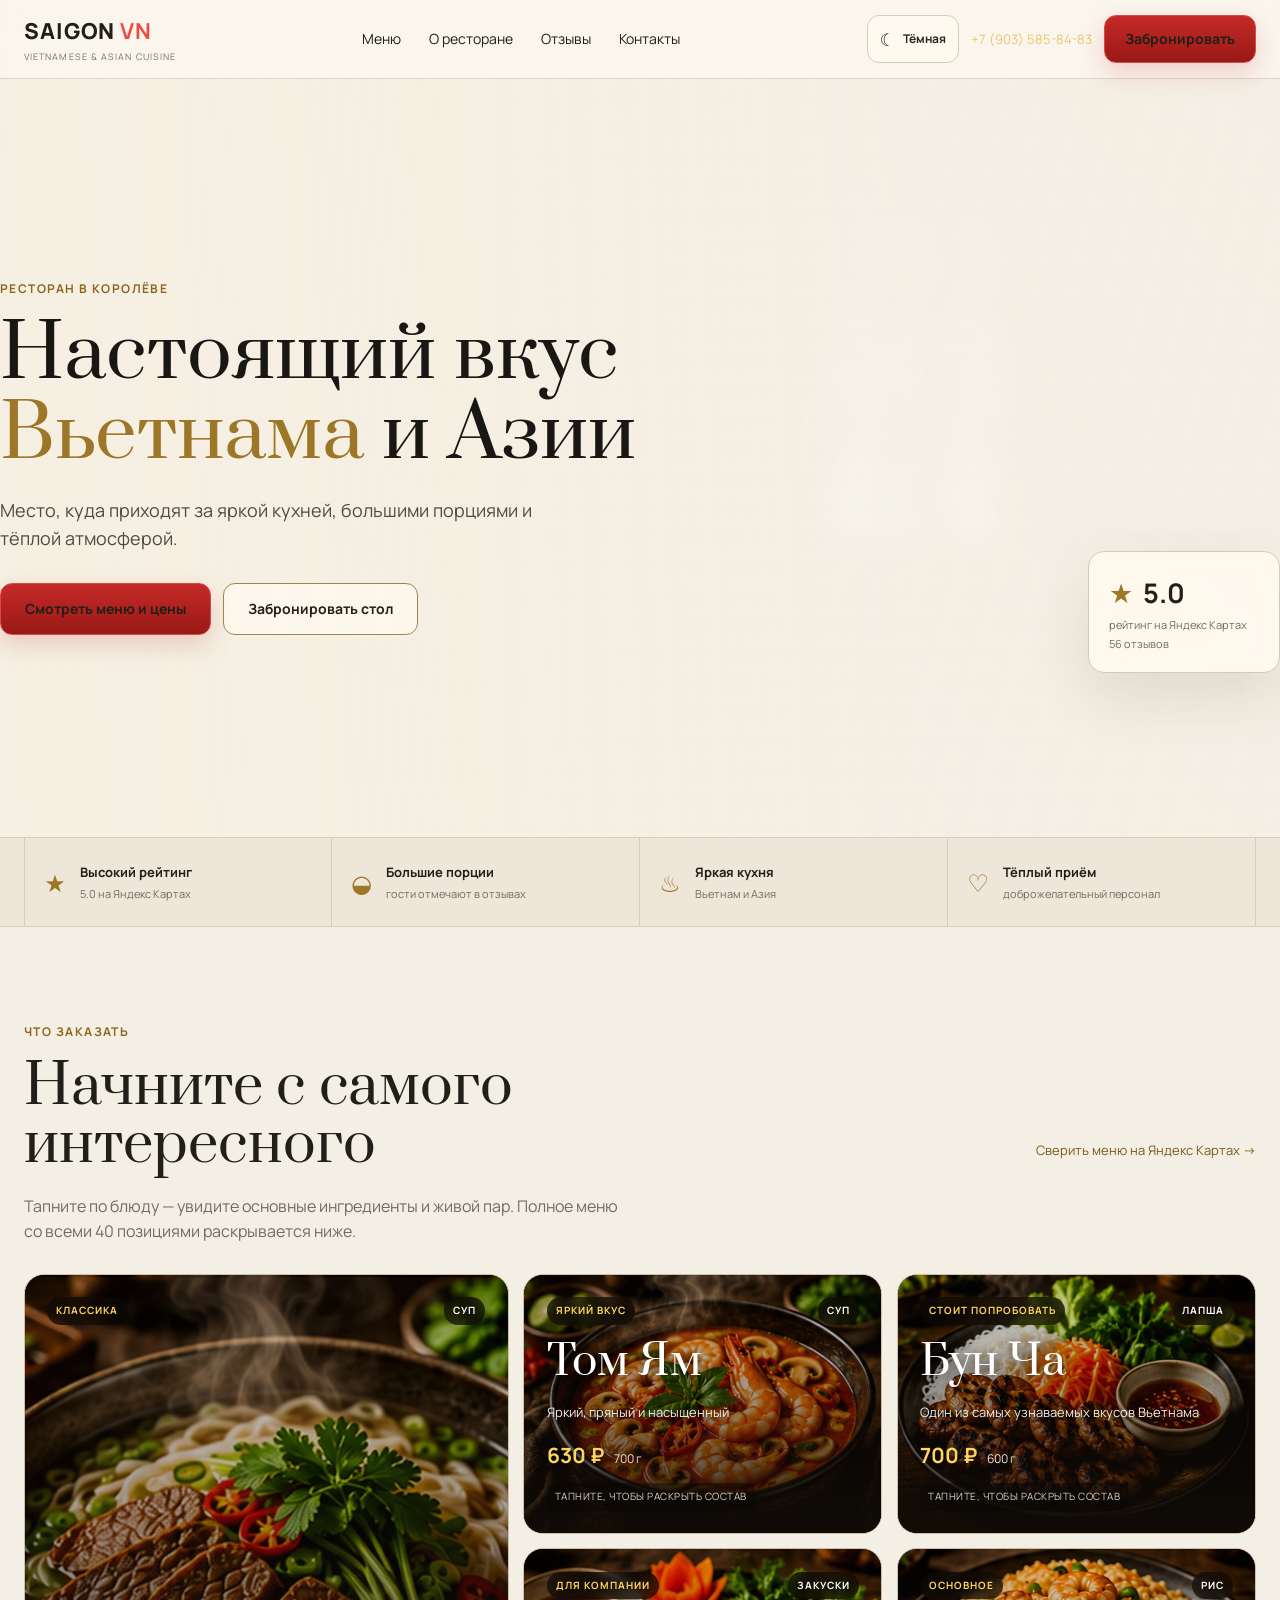
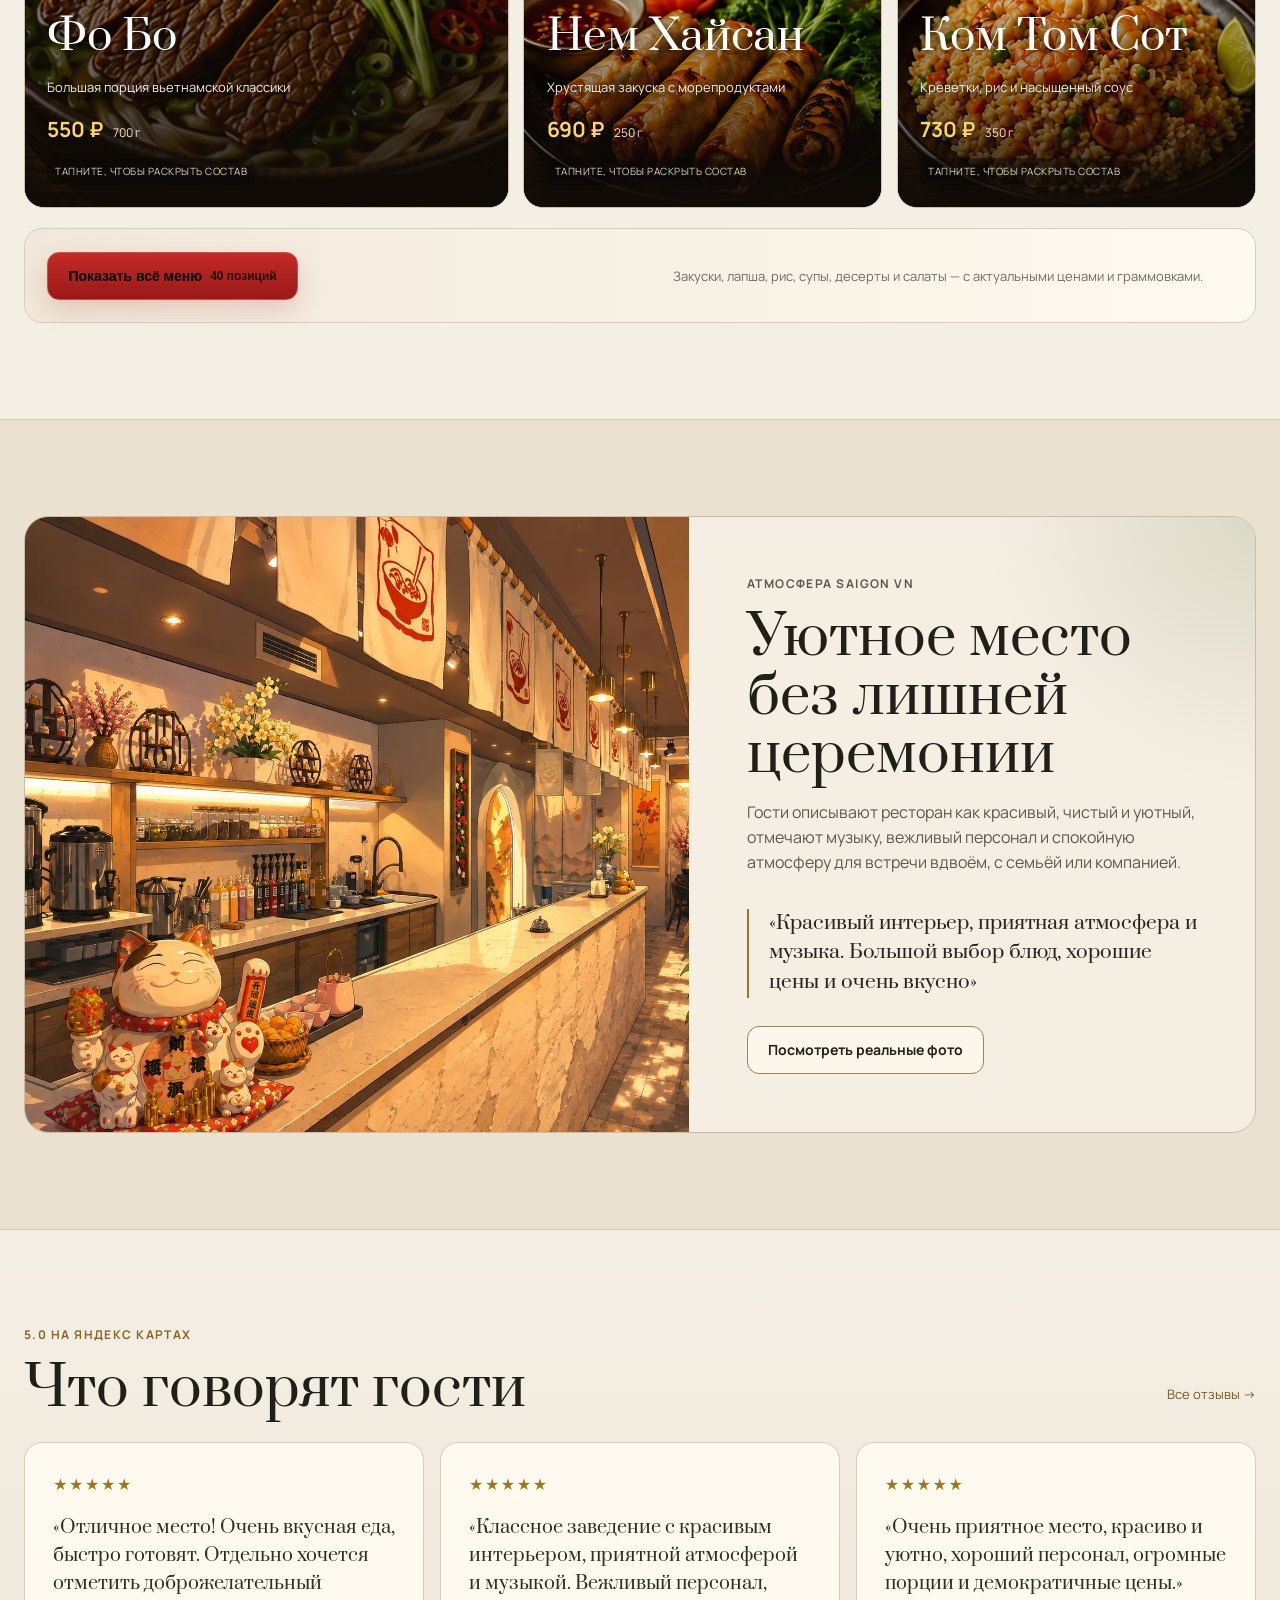
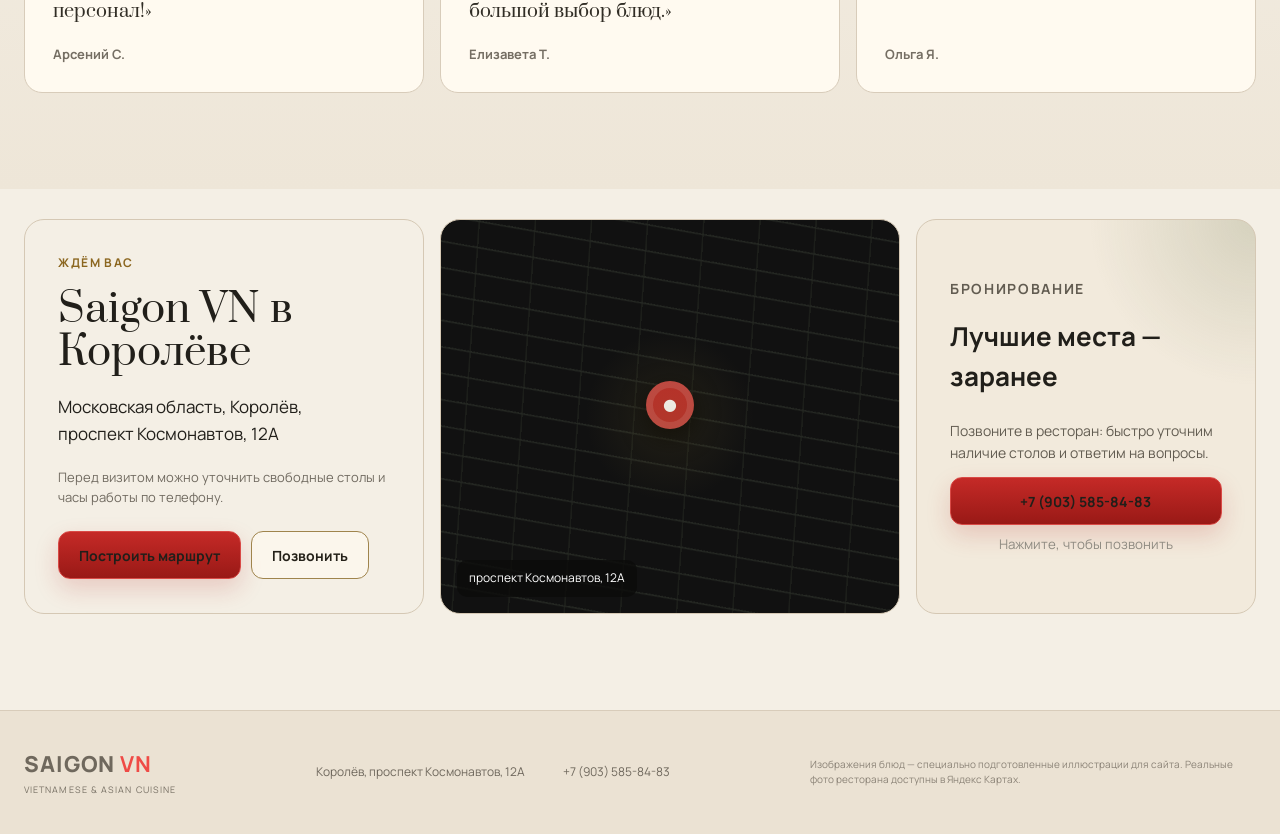
==== index.html @ defccbc7 "QA mobile header layout" ====
<!doctype html>
<html lang="ru">
<head>
  <meta charset="utf-8">
  <meta name="viewport" content="width=device-width,initial-scale=1,viewport-fit=cover">
  <meta name="theme-color" content="#0b0b09">
  <meta name="description" content="Saigon VN — ресторан вьетнамской и азиатской кухни в Королёве. Актуальное меню, цены, отзывы, телефон и маршрут.">
  <meta name="robots" content="index,follow,max-image-preview:large">
  <meta property="og:title" content="Saigon VN — вьетнамская кухня в Королёве">
  <meta property="og:description" content="Вьетнамская и азиатская кухня, актуальное меню и цены, большие порции и уютная атмосфера.">
  <meta property="og:type" content="restaurant">
  <meta property="og:locale" content="ru_RU">
  <title>Saigon VN — меню и ресторан вьетнамской кухни в Королёве</title>
  <script>try{const s=localStorage.getItem('saigon-theme');const t=s||(matchMedia('(prefers-color-scheme: light)').matches?'light':'dark');document.documentElement.dataset.theme=t;document.querySelector('meta[name="theme-color"]').content=t==='light'?'#f4efe5':'#0b0b09'}catch(e){document.documentElement.dataset.theme='dark'}</script>
  <link rel="preconnect" href="https://images.unsplash.com">
  <link rel="preconnect" href="https://fonts.googleapis.com">
  <link rel="preconnect" href="https://fonts.gstatic.com" crossorigin>
  <link href="https://fonts.googleapis.com/css2?family=Manrope:wght@400;500;600;700&family=Prata&display=swap" rel="stylesheet">
  <link rel="stylesheet" href="styles.css">
  <link rel="stylesheet" href="theme.css">
  <link rel="stylesheet" href="steam.css">
  <link rel="stylesheet" href="menu.css">
  <link rel="stylesheet" href="responsive.css">
  <link rel="stylesheet" href="header-qa.css">
  <script type="application/ld+json">{"@context":"https://schema.org","@type":"Restaurant","name":"Saigon VN","telephone":"+7 903 585-84-83","servesCuisine":["Vietnamese","Asian"],"address":{"@type":"PostalAddress","streetAddress":"проспект Космонавтов, 12А","addressLocality":"Королёв","addressRegion":"Московская область","addressCountry":"RU"},"aggregateRating":{"@type":"AggregateRating","ratingValue":"5.0","reviewCount":"56"},"url":"https://benzilya.github.io/saigon-new/","hasMenu":"https://yandex.ru/maps/org/saygon/105448387404/menu/"}</script>
</head>
<body>
<a class="skip-link" href="#main">К содержанию</a>
<header class="site-header" id="top">
  <div class="shell header-inner">
    <a class="brand" href="#top" aria-label="Saigon VN — на главную"><span class="brand-main">SAIGON <b>VN</b></span><span class="brand-sub">VIETNAMESE & ASIAN CUISINE</span></a>
    <button class="theme-toggle mobile-theme-toggle" type="button" aria-label="Переключить тему"><span class="theme-toggle-icon">☀</span><span class="theme-toggle-text">Светлая</span></button>
    <button class="menu-toggle" type="button" aria-expanded="false" aria-controls="site-nav" aria-label="Открыть меню"><span></span><span></span></button>
    <nav class="nav" id="site-nav" aria-label="Основная навигация"><a href="#menu">Меню</a><a href="#about">О ресторане</a><a href="#reviews">Отзывы</a><a href="#contacts">Контакты</a></nav>
    <div class="header-actions"><button class="theme-toggle" type="button"><span class="theme-toggle-icon">☀</span><span class="theme-toggle-text">Светлая</span></button><a class="phone-link" href="tel:+79035858483">+7 (903) 585-84-83</a><a class="btn btn-primary" href="tel:+79035858483">Забронировать</a></div>
  </div>
</header>
<main id="main">
<section class="hero" aria-labelledby="hero-title"><div class="hero-photo" role="img" aria-label="Вьетнамский суп фо с зеленью"></div><div class="hero-shade"></div><div class="shell hero-grid"><div class="hero-copy"><p class="eyebrow">Ресторан в Королёве</p><h1 id="hero-title">Настоящий вкус <em>Вьетнама</em> и Азии</h1><p class="lead">Место, куда приходят за яркой кухней, большими порциями и тёплой атмосферой.</p><div class="hero-actions"><a class="btn btn-primary btn-large" href="#menu">Смотреть меню и цены</a><a class="btn btn-ghost btn-large" href="tel:+79035858483">Забронировать стол</a></div></div><a class="rating-card" href="https://yandex.ru/maps/org/saygon/105448387404/" target="_blank" rel="noopener" aria-label="Открыть Saigon VN на Яндекс Картах"><span class="star">★</span><strong>5.0</strong><span>рейтинг на Яндекс Картах</span><small>56 отзывов</small></a></div></section>
<section class="proof" aria-label="Почему гости выбирают Saigon VN"><div class="shell proof-grid"><div><span>★</span><p><strong>Высокий рейтинг</strong><small>5.0 на Яндекс Картах</small></p></div><div><span>◒</span><p><strong>Большие порции</strong><small>гости отмечают в отзывах</small></p></div><div><span>♨</span><p><strong>Яркая кухня</strong><small>Вьетнам и Азия</small></p></div><div><span>♡</span><p><strong>Тёплый приём</strong><small>доброжелательный персонал</small></p></div></div></section>
<section class="section menu-section" id="menu" aria-labelledby="menu-title"><div class="shell"><div class="section-head"><div><p class="eyebrow">Актуальное меню</p><h2 id="menu-title">Выберите, что хочется сегодня</h2></div><a class="text-link" href="https://yandex.ru/maps/org/saygon/105448387404/menu/?ll=37.867304%2C55.917370&z=17" target="_blank" rel="noopener">Сверить на Яндекс Картах →</a></div><p class="section-intro">Позиции, цены и граммовки перенесены из актуального меню Saigon VN на Яндекс Картах.</p><div class="menu-catalog" data-menu-root></div></div></section>
<section class="section atmosphere" id="about" aria-labelledby="about-title"><div class="shell atmosphere-grid"><div class="interior-photo" role="img" aria-label="Атмосфера ресторана с тёплым светом"></div><div class="atmosphere-copy"><p class="eyebrow">Атмосфера Saigon VN</p><h2 id="about-title">Уютное место без лишней церемонии</h2><p>Гости описывают ресторан как красивый, чистый и уютный, отмечают музыку, вежливый персонал и спокойную атмосферу для встречи вдвоём, с семьёй или компанией.</p><blockquote>«Красивый интерьер, приятная атмосфера и музыка. Большой выбор блюд, хорошие цены и очень вкусно»</blockquote><a class="btn btn-ghost" href="https://yandex.ru/maps/org/saygon/105448387404/gallery/?ll=37.867774%2C55.917381&photos%5Bbusiness%5D=105448387404&z=17.8" target="_blank" rel="noopener">Посмотреть реальные фото</a></div></div></section>
<section class="section reviews" id="reviews" aria-labelledby="reviews-title"><div class="shell"><div class="section-head"><div><p class="eyebrow">5.0 на Яндекс Картах</p><h2 id="reviews-title">Что говорят гости</h2></div><a class="text-link" href="https://saigonvn.clients.site/#reviews" target="_blank" rel="noopener">Все отзывы →</a></div><div class="review-grid"><article><div class="stars" aria-label="5 из 5">★★★★★</div><p>«Отличное место! Очень вкусная еда, быстро готовят. Отдельно хочется отметить доброжелательный персонал!»</p><strong>Арсений С.</strong></article><article><div class="stars" aria-label="5 из 5">★★★★★</div><p>«Классное заведение с красивым интерьером, приятной атмосферой и музыкой. Вежливый персонал, большой выбор блюд.»</p><strong>Елизавета Т.</strong></article><article><div class="stars" aria-label="5 из 5">★★★★★</div><p>«Очень приятное место, красиво и уютно, хороший персонал, огромные порции и демократичные цены.»</p><strong>Ольга Я.</strong></article></div></div></section>
<section class="section visit" id="contacts" aria-labelledby="visit-title"><div class="shell visit-grid"><div class="visit-copy"><p class="eyebrow">Ждём вас</p><h2 id="visit-title">Saigon VN в Королёве</h2><address>Московская область, Королёв,<br>проспект Космонавтов, 12А</address><p class="visit-note">Перед визитом можно уточнить свободные столы и часы работы по телефону.</p><div class="visit-actions"><a class="btn btn-primary" href="https://yandex.ru/maps/org/saygon/105448387404/" target="_blank" rel="noopener">Построить маршрут</a><a class="btn btn-ghost" href="tel:+79035858483">Позвонить</a></div></div><a class="map-card" href="https://yandex.ru/maps/org/saygon/105448387404/" target="_blank" rel="noopener" aria-label="Открыть ресторан на карте"><span class="map-lines"></span><span class="pin">●</span><span class="map-label">проспект Космонавтов, 12А</span></a><div class="booking-card"><p class="eyebrow">Бронирование</p><h3>Лучшие места — заранее</h3><p>Позвоните в ресторан: быстро уточним наличие столов и ответим на вопросы.</p><a class="btn btn-primary btn-block" href="tel:+79035858483">+7 (903) 585-84-83</a><small>Нажмите, чтобы позвонить</small></div></div></section>
</main>
<footer class="footer"><div class="shell footer-grid"><div class="brand"><span class="brand-main">SAIGON <b>VN</b></span><span class="brand-sub">VIETNAMESE & ASIAN CUISINE</span></div><p>Королёв, проспект Космонавтов, 12А</p><a href="tel:+79035858483">+7 (903) 585-84-83</a><p class="credits">Изображения блюд — специально подготовленные иллюстрации для сайта. Реальные фото ресторана доступны в Яндекс Картах.</p></div></footer>
<div class="mobile-actions" aria-label="Быстрые действия"><a href="#menu">Меню</a><a class="primary" href="tel:+79035858483">Позвонить</a><a href="https://yandex.ru/maps/org/saygon/105448387404/" target="_blank" rel="noopener">Маршрут</a></div>
<script src="app.js" defer></script>
<script src="menu.js" defer></script>
</body></html>
---- styles.css ----
@import url('https://fonts.googleapis.com/css2?family=Manrope:wght@400;500;600;700&family=Prata&display=swap');
:root{--bg:#0b0b09;--surface:#11120f;--surface-2:#171913;--line:#2a2d25;--text:#f5f1e8;--muted:#b7b2a7;--gold:#caa24b;--red:#b32422;--olive:#58623a;--max:1240px;--radius:22px;--shadow:0 24px 60px rgba(0,0,0,.28);--space-1:clamp(.5rem,.45rem + .2vw,.75rem);--space-2:clamp(.75rem,.65rem + .35vw,1rem);--space-3:clamp(1rem,.8rem + .7vw,1.5rem);--space-4:clamp(1.5rem,1.1rem + 1.2vw,2.25rem);--space-5:clamp(2rem,1.35rem + 2vw,3.5rem);--section-y:clamp(4rem,3rem + 4vw,6rem);--shell-gutter:clamp(.875rem,.55rem + 1.4vw,1.5rem);--header-h:78px;--touch:48px;--fs-body:clamp(.9375rem,.9rem + .18vw,1rem);--fs-lead:clamp(1rem,.92rem + .35vw,1.125rem);--fs-h1:clamp(2.35rem,1.75rem + 3.6vw,4.875rem);--fs-h2:clamp(2rem,1.55rem + 2.3vw,3.375rem);--safe-top:env(safe-area-inset-top,0px);--safe-right:env(safe-area-inset-right,0px);--safe-bottom:env(safe-area-inset-bottom,0px);--safe-left:env(safe-area-inset-left,0px)}
*{box-sizing:border-box}html{scroll-behavior:smooth;scroll-padding-top:calc(var(--header-h) + 12px)}body{margin:0;background:radial-gradient(circle at 80% 10%,rgba(88,98,58,.13),transparent 28%),var(--bg);color:var(--text);font-family:Manrope,system-ui,sans-serif;font-size:var(--fs-body);line-height:1.55;overflow-x:hidden}body.nav-locked{position:fixed;inset:0;width:100%;overflow:hidden}img{max-width:100%;display:block}a{color:inherit;text-decoration:none}button,a{-webkit-tap-highlight-color:transparent}.shell{width:min(calc(100% - (var(--shell-gutter)*2)),var(--max));margin:auto}.skip-link{position:absolute;left:-9999px;top:calc(10px + var(--safe-top));background:#fff;color:#000;padding:10px 14px;z-index:99}.skip-link:focus{left:max(10px,var(--safe-left))}.site-header{position:sticky;top:0;z-index:50;background:rgba(11,11,9,.88);backdrop-filter:blur(16px);border-bottom:1px solid rgba(255,255,255,.08);padding-left:var(--safe-left);padding-right:var(--safe-right)}.site-header.scrolled{box-shadow:0 8px 30px rgba(0,0,0,.22)}.header-inner{height:var(--header-h);display:grid;grid-template-columns:auto 1fr auto;align-items:center;gap:30px}.brand{display:inline-flex;flex-direction:column;gap:2px}.brand-main{font-weight:800;letter-spacing:.04em;font-size:clamp(1.125rem,1rem + .55vw,1.375rem)}.brand-main b{color:#ef4b46}.brand-sub{font-size:9px;letter-spacing:.12em;color:var(--muted)}.nav{display:flex;justify-content:center;gap:28px;font-size:14px}.nav a,.phone-link{transition:.2s ease}.nav a:hover,.nav a:focus-visible,.phone-link:hover,.phone-link:focus-visible,.footer a:hover{color:#e7c66d}.header-actions{display:flex;align-items:center;gap:12px}.phone-link{font-size:13px;color:#e7c66d}.menu-toggle{display:none;background:none;border:0;min-width:var(--touch);min-height:var(--touch);color:#fff;cursor:pointer;border-radius:12px}.menu-toggle span{display:block;width:22px;height:1px;background:currentColor;margin:6px auto;transition:transform .2s ease,opacity .2s ease}.menu-toggle[aria-expanded="true"] span:first-child{transform:translateY(3.5px) rotate(45deg)}.menu-toggle[aria-expanded="true"] span:last-child{transform:translateY(-3.5px) rotate(-45deg)}.btn{display:inline-flex;align-items:center;justify-content:center;min-height:var(--touch);padding:0 20px;border-radius:12px;border:1px solid var(--line);font-weight:700;font-size:14px;transition:.2s ease;cursor:pointer}.btn:hover{transform:translateY(-1px)}.btn:active{transform:translateY(0)}.btn:focus-visible,.nav a:focus-visible,.text-link:focus-visible,.mobile-actions a:focus-visible,.menu-toggle:focus-visible,.rating-card:focus-visible,.map-card:focus-visible,.footer a:focus-visible{outline:2px solid #f3ca68;outline-offset:3px}.btn-primary{background:linear-gradient(180deg,#c52a27,#991916);border-color:#d94a46;box-shadow:0 10px 24px rgba(179,36,34,.18)}.btn-primary:hover{background:#d33430}.btn-ghost{background:rgba(255,255,255,.03);border-color:#80682f}.btn-large{min-height:52px;padding:0 24px}.btn-block{width:100%}
.hero{position:relative;min-height:min(760px,calc(100svh - var(--header-h)));display:flex;align-items:center;border-bottom:1px solid var(--line);isolation:isolate}.hero-photo{position:absolute;inset:0;z-index:-3;background:url('https://images.unsplash.com/photo-1677837914128-2367031a11e7?auto=format&fit=crop&fm=jpg&q=72&w=1800') center/cover no-repeat}.hero-shade{position:absolute;inset:0;z-index:-2;background:linear-gradient(90deg,rgba(7,7,6,.96) 0%,rgba(7,7,6,.82) 36%,rgba(7,7,6,.28) 72%,rgba(7,7,6,.4) 100%),linear-gradient(0deg,rgba(7,7,6,.35),transparent)}.hero-grid{display:grid;grid-template-columns:minmax(0,650px) 1fr;align-items:end;gap:var(--space-5);padding:var(--space-5) 0}.hero-copy{max-width:650px}.eyebrow{color:#ddbd68;text-transform:uppercase;letter-spacing:.12em;font-size:12px;font-weight:700;margin:0 0 16px}.hero h1,.section h2{font-family:Prata,Georgia,serif;font-weight:400;line-height:1.08}.hero h1{font-size:var(--fs-h1);margin:0 0 22px;max-width:760px}.hero h1 em{color:#e1b451;font-style:normal}.lead{font-size:var(--fs-lead);color:#e0dbd1;max-width:560px;margin:0 0 30px}.hero-actions{display:flex;gap:12px;flex-wrap:wrap}.rating-card{justify-self:end;align-self:end;width:190px;padding:20px;border:1px solid rgba(255,255,255,.18);background:rgba(12,12,10,.74);backdrop-filter:blur(12px);border-radius:16px;display:grid;grid-template-columns:auto 1fr;gap:2px 10px;box-shadow:var(--shadow)}.rating-card .star{color:var(--gold);font-size:27px}.rating-card strong{font-size:27px}.rating-card span:nth-of-type(2),.rating-card small{grid-column:1/-1;color:var(--muted);font-size:11px}.rating-card:hover{border-color:#9b7c38}.proof{border-bottom:1px solid var(--line);background:#0e0f0c}.proof-grid{display:grid;grid-template-columns:repeat(4,1fr)}.proof-grid>div{display:flex;gap:14px;align-items:center;padding:24px 28px;border-right:1px solid var(--line)}.proof-grid>div:first-child{border-left:1px solid var(--line)}.proof-grid>div>span{font-size:24px;color:var(--gold)}.proof p{margin:0}.proof strong,.proof small{display:block}.proof strong{font-size:13px}.proof small{font-size:11px;color:var(--muted);margin-top:3px}
.section{padding:var(--section-y) 0}.section-head{display:flex;align-items:end;justify-content:space-between;gap:20px;margin-bottom:24px}.section h2{font-size:var(--fs-h2);margin:0}.section-intro{max-width:760px;color:var(--muted);margin:0 0 34px}.text-link{font-size:13px;color:#dfc26e;white-space:nowrap}.dish-grid{display:grid;grid-template-columns:repeat(4,1fr);gap:14px}.dish-card{min-height:410px;border:1px solid var(--line);border-radius:18px;overflow:hidden;position:relative;background:#151612;background-size:cover;background-position:center;isolation:isolate}.dish-card:before{content:"";position:absolute;inset:0;background:linear-gradient(0deg,rgba(5,5,4,.97) 0,rgba(5,5,4,.3) 58%,rgba(5,5,4,.08));z-index:-1}.dish-photo-pho{background-image:url('https://images.unsplash.com/photo-1677837914128-2367031a11e7?auto=format&fit=crop&fm=jpg&q=65&w=900')}.dish-photo-bun{background-image:url('https://images.unsplash.com/photo-1742893368398-128bded9c656?auto=format&fit=crop&fm=jpg&q=65&w=900')}.dish-photo-rolls{background-image:url('https://images.unsplash.com/photo-1772004839635-77804fbc7729?auto=format&fit=crop&fm=jpg&q=65&w=900')}.dish-typographic{background:radial-gradient(circle at 80% 15%,rgba(179,36,34,.45),transparent 28%),linear-gradient(145deg,#252416,#12120e 65%)}.dish-typographic:after{content:"SAIGON";position:absolute;right:-14px;top:48px;font-family:Prata,serif;font-size:62px;letter-spacing:.08em;color:rgba(255,255,255,.04);transform:rotate(90deg)}.dish-info{position:absolute;left:0;right:0;bottom:0;padding:22px}.dish-info span{color:#d7b45c;text-transform:uppercase;letter-spacing:.1em;font-size:10px}.dish-info h3{font-size:23px;margin:5px 0 6px}.dish-info p{margin:0;color:#c5c0b6;font-size:13px}.menu-cta{margin-top:18px;border:1px solid var(--line);border-radius:18px;padding:22px 24px;display:flex;align-items:center;justify-content:space-between;gap:20px;background:linear-gradient(90deg,#151712,#10110e)}.menu-cta h3,.menu-cta p{margin:0}.menu-cta p{color:var(--muted);font-size:13px;margin-top:4px}
.atmosphere{background:#0e0f0c;border-block:1px solid var(--line)}.atmosphere-grid{display:grid;grid-template-columns:1.1fr .9fr;min-height:510px;border:1px solid var(--line);border-radius:24px;overflow:hidden}.interior-photo{min-height:500px;background:linear-gradient(0deg,rgba(4,4,3,.38),rgba(4,4,3,.02)),url('https://images.unsplash.com/photo-1771830917139-44747ab1ec22?auto=format&fit=crop&fm=jpg&q=70&w=1400') center/cover no-repeat}.atmosphere-copy{padding:clamp(34px,5vw,70px);display:flex;flex-direction:column;justify-content:center;background:radial-gradient(circle at 100% 0,rgba(88,98,58,.26),transparent 30%),#151712}.atmosphere-copy p{color:#cbc6bb}.atmosphere-copy blockquote{margin:18px 0 28px;padding-left:20px;border-left:2px solid var(--gold);font-family:Prata,serif;font-size:clamp(1.05rem,.98rem + .3vw,1.2rem);color:#f0e9da}.atmosphere-copy .btn{align-self:flex-start}.reviews{background:linear-gradient(180deg,#0b0b09,#0d0e0b)}.review-grid{display:grid;grid-template-columns:repeat(3,1fr);gap:14px}.review-grid article{padding:28px;border:1px solid var(--line);border-radius:18px;background:#11120f}.stars{color:var(--gold);letter-spacing:.1em}.review-grid p{font-family:Prata,serif;font-size:clamp(1rem,.95rem + .28vw,1.125rem);line-height:1.55;color:#e7e1d6;min-height:140px}.review-grid strong{font-size:13px;color:#c0baae}
.visit{padding-top:30px}.visit-grid{display:grid;grid-template-columns:1fr 1.15fr .85fr;gap:14px}.visit-copy,.map-card,.booking-card{border:1px solid var(--line);border-radius:20px;min-height:340px}.visit-copy,.booking-card{padding:34px}.visit-copy h2{font-size:clamp(2rem,1.6rem + 1.8vw,2.5rem)}.visit-copy address{font-style:normal;font-size:17px;margin:20px 0}.visit-note{font-size:13px;color:var(--muted)}.visit-actions{display:flex;gap:10px;margin-top:24px;flex-wrap:wrap}.map-card{position:relative;overflow:hidden;background:#111;color:#fff;isolation:isolate}.map-lines{position:absolute;inset:-20%;background:repeating-linear-gradient(18deg,transparent 0 24px,#252823 25px 26px),repeating-linear-gradient(102deg,transparent 0 54px,#1c1e1a 55px 56px);transform:rotate(-8deg);z-index:-1}.map-card:after{content:"";position:absolute;inset:0;background:radial-gradient(circle at center,rgba(126,110,53,.17),transparent 28%)}.pin{position:absolute;left:50%;top:47%;transform:translate(-50%,-50%);width:48px;height:48px;background:#bc2b28;border:7px solid rgba(255,255,255,.12);border-radius:50%;display:grid;place-items:center;color:#fff;box-shadow:0 8px 25px #000}.map-label{position:absolute;left:22px;bottom:20px;background:#0c0c0acc;padding:9px 12px;border-radius:10px;font-size:12px}.booking-card{background:radial-gradient(circle at 100% 0,rgba(88,98,58,.38),transparent 32%),#171912;display:flex;flex-direction:column;justify-content:center}.booking-card h3{font-size:26px;margin:0 0 10px}.booking-card p{color:var(--muted);font-size:14px}.booking-card small{text-align:center;color:#8f8b82;margin-top:9px}.footer{border-top:1px solid var(--line);padding:36px 0 calc(36px + var(--safe-bottom));color:#aaa59a}.footer-grid{display:grid;grid-template-columns:1.2fr 1fr 1fr 2fr;align-items:center;gap:24px;font-size:12px}.credits{font-size:10px;color:#76736c}.mobile-actions{display:none}
@media(max-width:1200px){.header-inner{gap:20px}.nav{gap:20px}.header-actions .phone-link{display:none}.visit-grid{grid-template-columns:1fr 1fr}.booking-card{grid-column:1/-1;min-height:250px}.footer-grid{grid-template-columns:1fr 1fr}.hero-grid{grid-template-columns:1fr auto}}
@media(max-width:960px){:root{--header-h:72px}.header-actions{display:none}.menu-toggle{display:block}.header-inner{grid-template-columns:1fr auto}.nav{position:fixed;top:calc(var(--header-h) + var(--safe-top));left:var(--safe-left);right:var(--safe-right);max-height:calc(100dvh - var(--header-h) - var(--safe-top));overflow:auto;background:#0b0b09;border-bottom:1px solid var(--line);padding:14px max(24px,var(--shell-gutter)) calc(20px + var(--safe-bottom));display:flex;flex-direction:column;gap:2px;box-shadow:0 18px 40px rgba(0,0,0,.35);transform:translateY(-12px);opacity:0;visibility:hidden;pointer-events:none;transition:opacity .2s ease,transform .2s ease,visibility .2s}.nav.open{transform:none;opacity:1;visibility:visible;pointer-events:auto}.nav a{padding:0;min-height:var(--touch);display:flex;align-items:center}.hero{min-height:700px;align-items:end}.hero-photo{background-position:62% center}.hero-shade{background:linear-gradient(0deg,rgba(7,7,6,.98) 0,rgba(7,7,6,.8) 43%,rgba(7,7,6,.22) 100%)}.hero-grid{grid-template-columns:1fr;padding-top:clamp(12rem,35vw,16rem);padding-bottom:var(--space-5)}.rating-card{justify-self:start;width:auto;grid-template-columns:auto auto;align-items:center;padding:14px 16px}.rating-card span:nth-of-type(2),.rating-card small{display:none}.proof-grid{grid-template-columns:repeat(2,1fr)}.proof-grid>div:nth-child(odd){border-left:1px solid var(--line)}.atmosphere-grid{grid-template-columns:1fr}.interior-photo{min-height:420px}.review-grid{grid-template-columns:1fr}.review-grid p{min-height:auto}.visit-grid{grid-template-columns:1fr}.booking-card{grid-column:auto}.map-card{min-height:300px}}
@media(max-width:640px){:root{--header-h:68px;--section-y:clamp(3.5rem,3rem + 3vw,4rem)}.section-head{align-items:start}.section-head .text-link{margin-top:10px}.hero{min-height:max(620px,100svh)}.hero-grid{padding-top:clamp(11rem,48vw,14rem);padding-bottom:calc(var(--space-4) + 78px + var(--safe-bottom))}.hero-actions{display:grid;grid-template-columns:1fr}.hero-actions .btn{width:100%}.proof-grid{grid-template-columns:1fr 1fr}.proof-grid>div{padding:18px 12px}.proof-grid>div>span{font-size:20px}.dish-grid{display:flex;overflow-x:auto;scroll-snap-type:x mandatory;margin-right:calc(var(--shell-gutter)*-1);padding:0 var(--shell-gutter) 10px 0;gap:10px;overscroll-behavior-inline:contain}.dish-card{min-width:min(82%,320px);scroll-snap-align:start}.menu-cta{align-items:stretch;flex-direction:column}.section-head{display:block}.section-head .text-link{display:inline-block;margin-top:14px}.atmosphere-grid{border-radius:18px}.interior-photo{min-height:320px}.atmosphere-copy{padding:28px 22px}.visit-copy,.booking-card{padding:26px}.footer-grid{grid-template-columns:1fr}.mobile-actions{display:grid;grid-template-columns:1fr 1.15fr 1fr;position:fixed;left:max(10px,var(--safe-left));right:max(10px,var(--safe-right));bottom:max(10px,var(--safe-bottom));z-index:60;background:#11120ff2;border:1px solid #34362f;border-radius:16px;padding:6px;box-shadow:0 16px 50px #000;backdrop-filter:blur(14px)}.mobile-actions a{min-height:var(--touch);display:grid;place-items:center;font-size:12px;font-weight:700;border-radius:11px}.mobile-actions .primary{background:#b32422}.footer{padding-bottom:calc(120px + var(--safe-bottom))}}
@media(max-width:400px){.brand-sub{font-size:8px}.proof-grid{grid-template-columns:1fr}.proof-grid>div{border-left:1px solid var(--line)}.dish-card{min-width:88%}.visit-copy,.booking-card{padding:22px}.mobile-actions{left:max(6px,var(--safe-left));right:max(6px,var(--safe-right))}.mobile-actions a{font-size:11px}}
@media(hover:hover) and (pointer:fine){.btn:hover{transform:translateY(-1px)}}
@media(prefers-reduced-motion:reduce){html{scroll-behavior:auto}*,*:before,*:after{transition:none!important;animation:none!important}}
---- theme.css ----
:root{color-scheme:dark}
html[data-theme="light"]{color-scheme:light}
.theme-toggle{display:inline-flex;align-items:center;justify-content:center;gap:8px;min-width:var(--touch);min-height:var(--touch);padding:0 12px;border:1px solid var(--line);border-radius:12px;background:rgba(255,255,255,.04);color:var(--text);font:700 12px/1 Manrope,system-ui,sans-serif;cursor:pointer;transition:.2s ease}.theme-toggle:hover{border-color:#80682f;transform:translateY(-1px)}.theme-toggle:focus-visible{outline:2px solid #f3ca68;outline-offset:3px}.theme-toggle-icon{font-size:17px;line-height:1}.nav-theme{display:none}
html[data-theme="light"] body{background:#f4efe5;color:#211f1a}
html[data-theme="light"]{--bg:#f4efe5;--surface:#fffaf0;--surface-2:#f0e8da;--line:#d8ccba;--text:#211f1a;--muted:#716b61;--gold:#9d7627;--red:#b32422;--olive:#667147;--shadow:0 24px 60px rgba(75,58,35,.12)}
html[data-theme="light"] .site-header{background:rgba(250,246,238,.92);border-bottom-color:#ded5c7}
html[data-theme="light"] .site-header.scrolled{box-shadow:0 8px 30px rgba(80,60,35,.1)}
html[data-theme="light"] .brand-sub{color:#777064}
html[data-theme="light"] .nav a:hover,html[data-theme="light"] .nav a:focus-visible,html[data-theme="light"] .phone-link:hover,html[data-theme="light"] .phone-link:focus-visible{color:#8b661f}
html[data-theme="light"] .theme-toggle{background:#fffaf0;color:#2a271f;border-color:#d8ccba}
html[data-theme="light"] .hero-shade{background:linear-gradient(90deg,rgba(245,239,226,.97) 0%,rgba(245,239,226,.83) 38%,rgba(245,239,226,.2) 71%,rgba(245,239,226,.16) 100%),linear-gradient(0deg,rgba(245,239,226,.1),transparent)}
html[data-theme="light"] .hero h1{color:#181713;text-shadow:0 1px 0 rgba(255,255,255,.25)}
html[data-theme="light"] .hero h1 em{color:#9d7627}
html[data-theme="light"] .lead{color:#4f4a41}
html[data-theme="light"] .eyebrow{color:#8b661f}
html[data-theme="light"] .btn-ghost{background:rgba(255,250,240,.7);border-color:#9f844c;color:#242119}
html[data-theme="light"] .rating-card{background:rgba(255,250,240,.88);border-color:#d6c8b4;color:#221f19}
html[data-theme="light"] .rating-card span:nth-of-type(2),html[data-theme="light"] .rating-card small{color:#726b60}
html[data-theme="light"] .proof{background:#eee6d8;border-color:#d8ccba}
html[data-theme="light"] .proof-grid>div{border-color:#d8ccba}
html[data-theme="light"] .proof small{color:#716b61}
html[data-theme="light"] .menu-section{background:#f4efe5}
html[data-theme="light"] .section-intro{color:#716b61}
html[data-theme="light"] .text-link{color:#79591e}
html[data-theme="light"] .dish-card{border-color:#d7cbb8;box-shadow:0 12px 28px rgba(70,53,29,.08)}
html[data-theme="light"] .dish-card:before{background:linear-gradient(0deg,rgba(29,25,18,.93) 0,rgba(29,25,18,.25) 58%,rgba(29,25,18,.04))}
html[data-theme="light"] .dish-info{color:#fffaf0}
html[data-theme="light"] .dish-info p{color:#e6dfd3}
html[data-theme="light"] .menu-cta{border-color:#d8ccba;background:linear-gradient(90deg,#eee7d9,#f9f3e8)}
html[data-theme="light"] .menu-cta p{color:#716b61}
html[data-theme="light"] .atmosphere{background:#eae1d1;border-color:#d7cbb8}
html[data-theme="light"] .atmosphere-grid{border-color:#cabca6}
html[data-theme="light"] .atmosphere-copy{background:radial-gradient(circle at 100% 0,rgba(102,113,71,.18),transparent 32%),#f5efe3}
html[data-theme="light"] .atmosphere-copy p{color:#5e584e}
html[data-theme="light"] .atmosphere-copy blockquote{color:#29251e}
html[data-theme="light"] .reviews{background:linear-gradient(180deg,#f4efe5,#eee6d8)}
html[data-theme="light"] .review-grid article{background:#fffaf0;border-color:#d8ccba}
html[data-theme="light"] .review-grid p{color:#312d25}
html[data-theme="light"] .review-grid strong{color:#756e63}
html[data-theme="light"] .visit-copy,html[data-theme="light"] .map-card,html[data-theme="light"] .booking-card{border-color:#d5c8b4}
html[data-theme="light"] .visit-note{color:#716b61}
html[data-theme="light"] .booking-card{background:radial-gradient(circle at 100% 0,rgba(102,113,71,.2),transparent 32%),#f2eadc}
html[data-theme="light"] .booking-card p{color:#625c51}
html[data-theme="light"] .footer{border-color:#d8ccba;color:#6f685d;background:#ebe2d3}
html[data-theme="light"] .credits{color:#8b8377}
.interor-theme-fallback{display:none}
.interior-photo{--interior-image:url('assets/interior/interior-dark.webp');min-height:500px;position:relative;overflow:hidden;isolation:isolate;background:none}
html[data-theme="light"] .interior-photo{--interior-image:url('assets/interior/interior-light.webp')}
.interior-photo::before{content:"";position:absolute;inset:0;z-index:-1;background-image:var(--interior-image);background-size:cover;background-position:50% 50%;background-repeat:no-repeat;transform:scale(1.01);transform-origin:top left}
@media(max-width:960px){.header-actions .theme-toggle{display:none}.nav-theme{display:flex!important;margin-top:8px;width:100%;justify-content:flex-start}.nav{background:#0b0b09}.nav a{color:#f5f1e8}html[data-theme="light"] .nav{background:#faf6ee;border-color:#ddd1bf}html[data-theme="light"] .nav a{color:#211f1a}html[data-theme="light"] .nav-theme{color:#211f1a;background:#fffaf0}.interior-photo{min-height:440px}}
@media(max-width:640px){.interior-photo{min-height:390px}}
---- steam.css ----
.hero{overflow:hidden}
.steam-field{position:absolute;left:52%;top:6%;width:39%;height:60%;z-index:-1;pointer-events:none;mix-blend-mode:screen;opacity:.96;overflow:visible}
.steam-svg{width:100%;height:100%;overflow:visible;filter:drop-shadow(0 0 16px rgba(255,255,255,.07))}
.steam-plume{transform-origin:50% 100%;will-change:transform,opacity}
.steam-plume:nth-of-type(1){animation:plumeRiseA 7.4s ease-in-out infinite;animation-delay:-6.1s}
.steam-plume:nth-of-type(2){animation:plumeRiseB 8.2s ease-in-out infinite;animation-delay:-3.6s}
.steam-plume:nth-of-type(3){animation:plumeRiseC 9s ease-in-out infinite;animation-delay:-7.2s}
.steam-core{opacity:.5}
.steam-soft{opacity:.27}
@keyframes plumeRiseA{0%{opacity:0;transform:translate(-5px,36px) scale(.7,.64) rotate(-2deg)}14%{opacity:.52}42%{opacity:.64;transform:translate(8px,-42px) scale(.94,1.02) rotate(2deg)}72%{opacity:.31}100%{opacity:0;transform:translate(-18px,-165px) scale(1.22,1.38) rotate(-5deg)}}
@keyframes plumeRiseB{0%{opacity:0;transform:translate(10px,44px) scale(.65,.6) rotate(4deg)}18%{opacity:.42}48%{opacity:.58;transform:translate(-12px,-54px) scale(1.02,1.1) rotate(-3deg)}74%{opacity:.25}100%{opacity:0;transform:translate(24px,-180px) scale(1.3,1.46) rotate(5deg)}}
@keyframes plumeRiseC{0%{opacity:0;transform:translate(-2px,48px) scale(.58,.58)}20%{opacity:.34}50%{opacity:.5;transform:translate(16px,-64px) scale(.92,1.12) rotate(3deg)}78%{opacity:.2}100%{opacity:0;transform:translate(-12px,-192px) scale(1.18,1.55) rotate(-4deg)}}
html[data-theme="light"] .steam-field{mix-blend-mode:screen;opacity:.86;filter:contrast(1.06)}
@media(max-width:1024px){.steam-field{left:54%;top:8%;width:42%;height:56%}}
@media(max-width:768px){.steam-field{left:41%;top:5%;width:56%;height:44%;opacity:.78}.steam-svg{filter:drop-shadow(0 0 10px rgba(255,255,255,.05))}}
@media(max-width:520px){.steam-field{left:37%;top:7%;width:62%;height:38%;opacity:.72}}
@media(prefers-reduced-motion:reduce){.steam-field{display:none}}
---- menu.css ----
.menu-section{background:linear-gradient(180deg,var(--bg),var(--surface))}.menu-heading{margin-bottom:20px}.menu-intro{max-width:760px;margin-bottom:30px}.featured-menu{display:grid;grid-template-columns:1.35fr 1fr 1fr;grid-auto-rows:260px;gap:14px}.featured-dish{position:relative;overflow:hidden;border:1px solid var(--line);border-radius:20px;background:linear-gradient(145deg,#1b1a15,#10110e);isolation:isolate;cursor:pointer;outline:none;color:#fff;min-height:var(--touch)}.featured-dish:focus-visible{outline:2px solid #f3ca68;outline-offset:3px}.featured-dish-main{grid-row:span 2}.featured-dish-image{position:absolute;inset:0;width:100%;height:100%;object-fit:cover;z-index:0;transform:scale(1.01);transition:transform .35s ease,filter .35s ease}.featured-dish:hover .featured-dish-image{transform:scale(1.035)}.featured-dish.is-active .featured-dish-image{transform:scale(1.055);filter:saturate(1.08) contrast(1.04)}.featured-pho .featured-dish-image{object-position:center 48%}.featured-tom .featured-dish-image{object-position:center 48%}.featured-bun .featured-dish-image{object-position:center 48%}.featured-nem .featured-dish-image{object-position:center 50%}.featured-rice .featured-dish-image{object-position:center 50%}.featured-dish-shade{position:absolute;inset:0;z-index:1;background:linear-gradient(0deg,rgba(5,5,4,.92) 0%,rgba(5,5,4,.42) 48%,rgba(5,5,4,.12) 100%);transition:background .28s ease}.featured-dish.is-active .featured-dish-shade{background:linear-gradient(0deg,rgba(5,5,4,.98) 0%,rgba(5,5,4,.68) 52%,rgba(5,5,4,.14) 100%)}.featured-dish-content{position:relative;z-index:3;height:100%;padding:22px;display:flex;flex-direction:column;justify-content:space-between;transition:opacity .22s ease,transform .28s ease}.featured-dish.is-active .featured-dish-content{opacity:.12;transform:translateY(8px)}.featured-topline{display:flex;justify-content:space-between;gap:12px;align-items:center}.featured-topline span{font-size:10px;text-transform:uppercase;letter-spacing:.1em;font-weight:700;padding:6px 9px;border-radius:999px;background:rgba(8,8,6,.58);backdrop-filter:blur(5px);text-shadow:0 1px 4px rgba(0,0,0,.7)}.featured-topline span:first-child{color:#ffd65f}.featured-topline span:last-child{color:#fff}.featured-dish h3{font-family:Prata,Georgia,serif;font-weight:400;font-size:clamp(1.75rem,1.45rem + 1.5vw,2.625rem);margin:0 0 8px;color:#fff;text-shadow:0 2px 12px rgba(0,0,0,.72)}.featured-dish p{margin:0 0 16px;color:#f3eee5;font-size:13px;max-width:320px;text-shadow:0 1px 7px rgba(0,0,0,.8)}.featured-price{display:flex;align-items:baseline;gap:10px}.featured-price strong{font-size:21px;color:#ffd45c;text-shadow:0 1px 5px rgba(0,0,0,.7)}.featured-price span{font-size:12px;color:#eee8dc}.featured-tap-hint{display:inline-block;margin-top:12px;padding:6px 8px;border-radius:8px;background:rgba(8,8,6,.52);font-size:10px;letter-spacing:.05em;text-transform:uppercase;color:#eee8dc;opacity:.9}.card-steam{position:absolute;left:50%;top:8%;width:58%;height:48%;transform:translateX(-50%);z-index:2;pointer-events:none;opacity:0;transition:opacity .22s ease;filter:blur(.2px)}.featured-dish.is-active .card-steam{opacity:1}.card-steam i{position:absolute;left:50%;bottom:2%;width:80px;height:180px;transform-origin:50% 100%;opacity:0;filter:blur(10px);background:radial-gradient(ellipse at 50% 85%,rgba(255,255,255,.34),rgba(255,255,255,.16) 22%,transparent 48%),radial-gradient(ellipse at 38% 52%,rgba(255,255,255,.24),rgba(255,255,255,.1) 22%,transparent 50%),radial-gradient(ellipse at 61% 22%,rgba(255,255,255,.2),rgba(255,255,255,.08) 20%,transparent 46%);mix-blend-mode:screen}.featured-dish.is-active .card-steam i:nth-child(1){margin-left:-76px;animation:cardSteamA 4.8s ease-in-out infinite}.featured-dish.is-active .card-steam i:nth-child(2){margin-left:-10px;animation:cardSteamB 5.5s ease-in-out infinite;animation-delay:-1.8s}.featured-dish.is-active .card-steam i:nth-child(3){margin-left:52px;animation:cardSteamA 6.2s ease-in-out infinite;animation-delay:-3.1s}.featured-details{position:absolute;left:0;right:0;bottom:0;z-index:4;padding:24px 24px 22px;background:linear-gradient(180deg,rgba(9,9,7,.15),rgba(9,9,7,.9) 28%,rgba(9,9,7,.98) 100%);transform:translateY(105%);opacity:0;transition:transform .32s cubic-bezier(.2,.7,.2,1),opacity .22s ease;pointer-events:none;color:#fff}.featured-dish.is-active .featured-details{transform:translateY(0);opacity:1;pointer-events:auto}.featured-details-kicker{display:block;margin-bottom:7px;color:#f2cf75;font-size:10px;font-weight:700;letter-spacing:.11em;text-transform:uppercase}.featured-details h4{margin:0 44px 8px 0;font-family:Prata,Georgia,serif;font-size:clamp(1.5rem,1.3rem + .8vw,1.75rem);font-weight:400}.featured-details p{margin:0 0 10px;color:#eee8dc;max-width:560px;line-height:1.55}.featured-details small{display:block;color:#bdb6aa;font-size:10px;line-height:1.45}.featured-close{position:absolute;right:12px;top:12px;min-width:var(--touch);min-height:var(--touch);border:1px solid rgba(255,255,255,.16);border-radius:50%;background:rgba(0,0,0,.25);color:#fff;font-size:23px;line-height:1;cursor:pointer}.featured-close:focus-visible{outline:2px solid #f3ca68;outline-offset:2px}@keyframes cardSteamA{0%{opacity:0;transform:translate3d(-10px,26px,0) scale(.62,.7) rotate(-4deg)}16%{opacity:.38}48%{opacity:.48;transform:translate3d(8px,-56px,0) scale(.95,1.08) rotate(3deg)}75%{opacity:.2}100%{opacity:0;transform:translate3d(-18px,-145px,0) scale(1.25,1.45) rotate(-6deg)}}@keyframes cardSteamB{0%{opacity:0;transform:translate3d(10px,32px,0) scale(.6,.68) rotate(5deg)}18%{opacity:.32}50%{opacity:.44;transform:translate3d(-12px,-62px,0) scale(1,1.1) rotate(-3deg)}76%{opacity:.18}100%{opacity:0;transform:translate3d(20px,-158px,0) scale(1.3,1.5) rotate(6deg)}}.menu-expand-wrap{margin-top:20px;padding:22px;border:1px solid var(--line);border-radius:18px;background:linear-gradient(90deg,var(--surface-2),var(--surface));display:flex;align-items:center;justify-content:space-between;gap:20px}.menu-expand{min-width:240px}.menu-expand span{margin-left:8px;opacity:.76;font-size:12px}.menu-expand-wrap p{margin:0;color:var(--muted);font-size:13px;max-width:560px}.full-menu{scroll-margin-top:calc(var(--header-h) + 14px);margin-top:20px;opacity:0;transform:translateY(8px);transition:opacity .24s ease,transform .24s ease}.full-menu.open{opacity:1;transform:none}.full-menu[hidden]{display:none}.menu-meta{display:flex;gap:12px;align-items:center;flex-wrap:wrap;margin:0 0 18px;color:var(--muted);font-size:12px}.menu-meta span{padding:7px 10px;border:1px solid var(--line);border-radius:999px}.menu-catalog{border:1px solid var(--line);border-radius:22px;overflow:hidden;background:var(--surface)}.menu-tabs{display:flex;gap:4px;padding:10px;overflow-x:auto;scrollbar-width:none;border-bottom:1px solid var(--line);position:sticky;top:var(--header-h);background:var(--surface);z-index:5}.menu-tabs::-webkit-scrollbar{display:none}.menu-tab{border:0;background:transparent;color:var(--muted);font:700 13px Manrope,sans-serif;padding:12px 17px;border-radius:11px;white-space:nowrap;cursor:pointer;min-height:var(--touch)}.menu-tab:hover{color:var(--text);background:var(--surface-2)}.menu-tab.active{background:#b32422;color:#fff}.menu-tab:focus-visible{outline:2px solid #f3ca68;outline-offset:2px}.menu-panel{padding:30px}.menu-panel[hidden]{display:none}.menu-panel-head{display:flex;justify-content:space-between;align-items:end;padding-bottom:18px;border-bottom:1px solid var(--line)}.menu-panel-head p{font:400 clamp(1.55rem,1.35rem + .7vw,1.875rem) Prata,serif;margin:0}.menu-panel-head span{color:var(--muted);font-size:12px}.menu-list{display:grid;grid-template-columns:1fr 1fr;column-gap:42px}.menu-item{display:flex;justify-content:space-between;gap:24px;align-items:center;min-height:84px;border-bottom:1px solid var(--line);padding:14px 0}.menu-item h3{font-size:15px;margin:0 0 4px;font-weight:600}.menu-item p{margin:0;color:var(--muted);font-size:12px}.menu-item strong{font-size:16px;color:#dfbd62;white-space:nowrap}.menu-source{display:flex;justify-content:space-between;gap:20px;align-items:center;margin-top:18px;padding:18px 20px;border:1px solid var(--line);border-radius:16px;background:var(--surface)}.menu-source p{margin:0;color:var(--muted);font-size:12px}.menu-source strong{color:var(--text)}html[data-theme="light"] .featured-dish{border-color:#cdbfae}html[data-theme="light"] .featured-dish-shade{background:linear-gradient(0deg,rgba(17,12,7,.9) 0%,rgba(17,12,7,.42) 50%,rgba(17,12,7,.12) 100%)}html[data-theme="light"] .featured-topline span{background:rgba(15,11,7,.72)}html[data-theme="light"] .featured-details{background:linear-gradient(180deg,rgba(20,15,10,.12),rgba(20,15,10,.9) 28%,rgba(20,15,10,.98) 100%)}html[data-theme="light"] .menu-item strong{color:#8a651d}@media(max-width:1200px){.featured-menu{grid-template-columns:1fr 1fr;grid-auto-rows:250px}.featured-dish-main{grid-row:span 1}.menu-expand-wrap{align-items:flex-start}}@media(max-width:960px){.featured-menu{display:flex;overflow-x:auto;scroll-snap-type:x mandatory;margin-right:calc(var(--shell-gutter)*-1);padding:0 var(--shell-gutter) 10px 0;gap:10px}.featured-dish{min-width:min(82%,330px);height:390px;scroll-snap-align:start}.featured-dish-main{min-width:min(88%,360px)}.menu-expand-wrap{flex-direction:column;align-items:stretch}.menu-expand{width:100%}.menu-panel{padding:20px}.menu-list{grid-template-columns:1fr}.menu-source{align-items:stretch;flex-direction:column}.menu-source .btn{width:100%}.card-steam{top:4%;width:74%;height:52%}.featured-details{padding:22px 20px 20px}}@media(max-width:640px){.featured-dish{height:350px}.featured-dish-content{padding:19px}.featured-details p{font-size:12px}.menu-catalog{border-radius:16px;margin-inline:-2px}.menu-tabs{padding:7px}.menu-tab{padding:11px 14px}.menu-panel{padding:17px}.menu-item{min-height:76px}.menu-item h3{font-size:14px}.menu-item strong{font-size:15px}}@media(prefers-reduced-motion:reduce){.featured-dish-image,.featured-dish-content,.featured-details,.full-menu{transition:none}.featured-dish:hover .featured-dish-image,.featured-dish.is-active .featured-dish-image{transform:none}.card-steam{display:none}}
---- responsive.css ----
/* Stage 3: section-level responsive composition */

/* Keep long labels and generated menu content from forcing horizontal overflow. */
.hero-copy,.section-head>*,.atmosphere-copy,.visit-copy,.booking-card,.menu-panel,.menu-item>div{min-width:0}
.section-head{flex-wrap:wrap}
.section-head>div{flex:1 1 32rem}
.text-link{min-height:var(--touch);display:inline-flex;align-items:center;white-space:normal}

/* Hero: preserve the cinematic image while keeping copy readable at every width. */
.hero-grid{grid-template-columns:minmax(0,clamp(30rem,53vw,41rem)) minmax(10rem,1fr);width:100%}
.hero-copy{padding-block:clamp(1rem,3vw,3rem)}
.hero h1{text-wrap:balance}
.lead{text-wrap:pretty}
.rating-card{width:min(100%,12rem)}

/* Proof points use content-driven columns instead of abrupt fixed layouts. */
.proof-grid{grid-template-columns:repeat(4,minmax(0,1fr))}
.proof-grid>div{min-width:0;padding:clamp(1rem,1.2vw + .7rem,1.5rem) clamp(.85rem,1.5vw,1.75rem)}
.proof strong,.proof small{overflow-wrap:anywhere}

/* Atmosphere and reviews scale progressively rather than collapsing too early. */
.atmosphere-grid{grid-template-columns:minmax(0,1.08fr) minmax(20rem,.92fr)}
.interior-photo{min-height:clamp(26rem,43vw,34rem)}
.atmosphere-copy{padding:clamp(2rem,4.5vw,4.4rem)}
.review-grid{grid-template-columns:repeat(3,minmax(0,1fr));gap:clamp(.75rem,1.2vw,1rem)}
.review-grid article{padding:clamp(1.35rem,2.2vw,1.8rem);display:flex;flex-direction:column}
.review-grid p{min-height:0;flex:1}

/* Visit block keeps map useful instead of squeezing it into a narrow card. */
.visit-grid{grid-template-columns:minmax(17rem,1fr) minmax(22rem,1.15fr) minmax(16rem,.85fr);gap:clamp(.75rem,1.2vw,1rem)}
.visit-copy,.map-card,.booking-card{min-height:clamp(20rem,29vw,23rem)}
.visit-copy,.booking-card{padding:clamp(1.5rem,2.6vw,2.2rem)}
.map-label{max-width:calc(100% - 2rem);left:1rem;bottom:1rem;overflow-wrap:anywhere}
.footer-grid{grid-template-columns:minmax(11rem,1.2fr) minmax(12rem,1fr) minmax(10rem,1fr) minmax(16rem,2fr)}

/* Menu cards and full menu stay comfortably tappable and readable. */
.featured-menu{grid-template-columns:minmax(0,1.35fr) repeat(2,minmax(0,1fr));gap:clamp(.65rem,1.2vw,.9rem)}
.featured-dish{min-width:0}
.featured-dish-content{padding:clamp(1.15rem,2vw,1.4rem)}
.featured-close{width:var(--touch);height:var(--touch);right:.75rem;top:.75rem}
.menu-expand-wrap{padding:clamp(1rem,2vw,1.4rem);flex-wrap:wrap}
.menu-expand-wrap>p{flex:1 1 22rem}
.menu-tabs{scroll-padding-inline:.6rem}
.menu-tab{min-height:var(--touch)}
.menu-list{grid-template-columns:repeat(2,minmax(0,1fr));gap:0 clamp(1.5rem,3vw,2.7rem)}
.menu-item{min-width:0}
.menu-item h3{overflow-wrap:anywhere}

@media(max-width:1200px){
  .hero-grid{grid-template-columns:minmax(0,1fr) auto}
  .proof-grid{grid-template-columns:repeat(2,minmax(0,1fr))}
  .proof-grid>div{border-bottom:1px solid var(--line)}
  .proof-grid>div:nth-last-child(-n+2){border-bottom:0}
  .atmosphere-grid{grid-template-columns:minmax(0,1fr) minmax(19rem,.9fr)}
  .review-grid{grid-template-columns:repeat(2,minmax(0,1fr))}
  .review-grid article:last-child{grid-column:1/-1}
  .visit-grid{grid-template-columns:repeat(2,minmax(0,1fr))}
  .booking-card{grid-column:1/-1;min-height:auto}
  .footer-grid{grid-template-columns:repeat(2,minmax(0,1fr))}
  .featured-menu{grid-template-columns:repeat(2,minmax(0,1fr))}
}

@media(max-width:960px){
  .hero{min-height:max(42rem,100svh)}
  .hero-grid{grid-template-columns:1fr;align-items:end;padding-top:clamp(12rem,34vh,20rem);padding-bottom:clamp(2rem,5vw,3.5rem)}
  .hero-copy{padding-block:0;max-width:42rem}
  .rating-card{justify-self:start;width:auto;max-width:100%}
  .proof-grid{width:100%}
  .atmosphere-grid{grid-template-columns:1fr}
  .interior-photo{min-height:clamp(22rem,60vw,30rem)}
  .review-grid{grid-template-columns:1fr 1fr}
  .review-grid article:last-child{grid-column:1/-1}
  .visit-grid{grid-template-columns:1fr 1fr}
  .map-card{min-height:21rem}
  .featured-menu{display:grid;grid-template-columns:repeat(2,minmax(0,1fr));overflow:visible;margin-right:0;padding:0;scroll-snap-type:none}
  .featured-dish,.featured-dish-main{min-width:0;height:auto;min-height:22rem;grid-row:auto}
  .featured-dish:first-child{grid-column:1/-1;min-height:26rem}
  .menu-list{grid-template-columns:1fr}
}

@media(max-width:640px){
  .section-head{display:block;margin-bottom:var(--space-3)}
  .section-head .text-link{margin-top:.65rem}
  .hero{min-height:max(39rem,100svh)}
  .hero-grid{padding-top:clamp(10rem,30vh,15rem);padding-bottom:calc(1.6rem + var(--safe-bottom))}
  .hero-actions{display:grid;grid-template-columns:1fr}
  .hero-actions .btn{width:100%}
  .rating-card{margin-top:.25rem}
  .proof-grid{grid-template-columns:1fr 1fr}
  .proof-grid>div{border-left:0!important;border-right:1px solid var(--line)}
  .proof-grid>div:nth-child(even){border-right:0}
  .proof-grid>div:nth-last-child(-n+2){border-bottom:0}
  .atmosphere-grid{border-radius:clamp(1rem,4vw,1.4rem)}
  .interior-photo{min-height:clamp(19rem,80vw,24rem)}
  .atmosphere-copy{padding:clamp(1.4rem,6vw,2rem)}
  .atmosphere-copy .btn{width:100%}
  .review-grid{grid-template-columns:1fr}
  .review-grid article:last-child{grid-column:auto}
  .visit-grid{grid-template-columns:1fr}
  .booking-card{grid-column:auto}
  .visit-copy,.booking-card{min-height:auto}
  .map-card{min-height:clamp(18rem,78vw,22rem)}
  .visit-actions{display:grid;grid-template-columns:1fr}
  .visit-actions .btn{width:100%}
  .footer-grid{grid-template-columns:1fr;gap:1rem}
  .footer-grid p{margin:.1rem 0}
  .featured-menu{display:flex;overflow-x:auto;scroll-snap-type:x mandatory;scroll-padding-inline:var(--shell-gutter);gap:.7rem;margin-inline:calc(var(--shell-gutter) * -1);padding-inline:var(--shell-gutter);padding-bottom:.75rem;overscroll-behavior-inline:contain}
  .featured-dish,.featured-dish-main,.featured-dish:first-child{grid-column:auto;min-width:min(86vw,22rem);height:23rem;min-height:0;scroll-snap-align:start}
  .featured-dish-main{min-width:min(90vw,23rem)}
  .menu-expand{width:100%;min-width:0}
  .menu-expand-wrap>p{flex-basis:100%}
  .menu-catalog{margin-inline:0}
  .menu-panel{padding:clamp(1rem,4vw,1.25rem)}
  .menu-panel-head{align-items:flex-start;gap:.7rem;flex-direction:column}
  .menu-item{gap:1rem}
  .menu-source{padding:1rem}
  .mobile-actions{grid-template-columns:repeat(3,minmax(0,1fr));left:max(.5rem,var(--safe-left));right:max(.5rem,var(--safe-right));bottom:max(.5rem,var(--safe-bottom))}
}

@media(max-width:400px){
  .brand-sub{max-width:12rem;white-space:nowrap;overflow:hidden;text-overflow:ellipsis}
  .hero h1{font-size:clamp(2.15rem,11vw,2.7rem)}
  .proof-grid{grid-template-columns:1fr}
  .proof-grid>div{border-right:0;border-bottom:1px solid var(--line)!important}
  .proof-grid>div:last-child{border-bottom:0!important}
  .featured-dish,.featured-dish-main{min-width:88vw}
  .menu-meta{gap:.45rem}
  .menu-meta span{padding:.55rem .65rem}
  .menu-item{align-items:flex-start}
  .mobile-actions{gap:.15rem;padding:.3rem}
  .mobile-actions a{font-size:.7rem;padding-inline:.25rem}
}

@media(hover:none){
  .btn:hover,.theme-toggle:hover{transform:none}
  .featured-dish:hover .featured-dish-image{transform:scale(1.01)}
}

/* Stage 4: responsive QA and hardening */
html{overflow-x:clip}
body{overscroll-behavior-x:none}
main>section{scroll-margin-top:calc(var(--header-h) + var(--safe-top) + 1rem)}
.featured-menu,.menu-tabs{-webkit-overflow-scrolling:touch;scrollbar-width:none}
.featured-menu::-webkit-scrollbar,.menu-tabs::-webkit-scrollbar{display:none}

@media(max-width:960px){
  .site-header{padding-top:var(--safe-top)}
  .nav{top:calc(var(--header-h) + var(--safe-top));max-height:calc(100dvh - var(--header-h) - var(--safe-top));overflow-y:auto;overscroll-behavior:contain;padding-bottom:calc(1rem + var(--safe-bottom))}
  .menu-tabs{top:calc(var(--header-h) + var(--safe-top))}
  .full-menu{scroll-margin-top:calc(var(--header-h) + var(--safe-top) + .75rem)}
}

@media(max-width:960px) and (max-height:560px) and (orientation:landscape){
  .hero{min-height:max(30rem,100svh)}
  .hero-grid{grid-template-columns:minmax(0,1fr) auto;gap:1.25rem;padding-top:clamp(6.5rem,24vh,8rem);padding-bottom:1.5rem}
  .hero-copy{max-width:38rem}
  .hero h1{font-size:clamp(2.15rem,5.8vw,3.5rem);margin-bottom:1rem}
  .lead{font-size:.95rem;margin-bottom:1rem;max-width:34rem}
  .rating-card{align-self:end}
  .proof-grid>div{padding-block:.8rem}
  .section{padding-block:clamp(3rem,8vw,4rem)}
  .interior-photo{min-height:20rem}
  .featured-dish,.featured-dish-main{min-height:20rem}
}

@media(max-width:640px) and (max-height:560px) and (orientation:landscape){
  .hero{min-height:32rem}
  .hero-grid{grid-template-columns:1fr;padding-top:6.25rem}
  .rating-card{display:none}
  .hero-actions{grid-template-columns:repeat(2,minmax(0,1fr))}
}

@media(pointer:coarse){
  .btn,.theme-toggle,.menu-toggle,.menu-tab,.featured-dish,.featured-close,.mobile-actions a{touch-action:manipulation}
  .featured-menu,.menu-tabs{touch-action:pan-x}
}

@media(prefers-reduced-motion:reduce){
  .featured-menu,.menu-tabs{scroll-behavior:auto}
}

/* Stage 5: final responsive release polish */
.section h2,.featured-dish h3,.featured-details h4,.booking-card h3{overflow-wrap:break-word}
.section-intro,.atmosphere-copy>p:not(.eyebrow),.booking-card>p,.visit-note{max-width:60ch}
.section-head h2{max-width:22ch}
.mobile-actions{padding-left:max(6px,var(--safe-left));padding-right:max(6px,var(--safe-right))}

@media(max-width:640px){
  .section-intro{margin-bottom:var(--space-4)}
  .eyebrow{margin-bottom:.75rem}
  .review-grid article{border-radius:16px}
  .booking-card h3{font-size:clamp(1.35rem,6vw,1.65rem)}
  .map-label{max-width:calc(100% - 1.5rem);left:.75rem;bottom:.75rem}
}

@media(max-width:360px){
  :root{--shell-gutter:.75rem}
  .brand-sub{display:none}
  .header-inner{gap:.5rem}
  .hero h1{font-size:clamp(2rem,11vw,2.35rem)}
  .hero-grid{padding-top:9.5rem}
  .featured-dish,.featured-dish-main{min-width:90vw}
  .menu-panel{padding:.9rem}
  .menu-item{gap:.75rem}
  .menu-item strong{font-size:.9rem}
  .mobile-actions a{font-size:.66rem}
}

@media(max-width:960px) and (max-height:480px) and (orientation:landscape){
  .site-header{backdrop-filter:blur(10px)}
  .nav{padding-top:.5rem}
  .hero-grid{padding-top:5.75rem;padding-bottom:1rem}
  .hero-actions .btn{min-height:44px}
  .featured-dish,.featured-dish-main{min-height:18rem}
}

@media(forced-colors:active){
  .site-header,.nav,.rating-card,.review-grid article,.visit-copy,.map-card,.booking-card,.menu-catalog,.featured-dish{border:1px solid CanvasText}
  .btn,.theme-toggle,.menu-toggle,.menu-tab,.featured-close{forced-color-adjust:auto}
  .btn:focus-visible,.nav a:focus-visible,.text-link:focus-visible,.mobile-actions a:focus-visible,.menu-toggle:focus-visible,.rating-card:focus-visible,.map-card:focus-visible,.footer a:focus-visible,.theme-toggle:focus-visible,.menu-tab:focus-visible,.featured-dish:focus-visible{outline:2px solid Highlight;outline-offset:3px}
}

/* Header follow-up: persistent header + dedicated mobile theme control */
.site-header{position:fixed!important;inset:0 0 auto 0;width:100%;padding-top:var(--safe-top)}
body{padding-top:calc(var(--header-h) + var(--safe-top))}
.mobile-theme-toggle{display:none}

@media(max-width:960px){
  .header-inner{grid-template-columns:minmax(0,1fr) auto auto;gap:.65rem}
  .mobile-theme-toggle{display:inline-flex;width:var(--touch);padding:0}
  .mobile-theme-toggle .theme-toggle-text{display:none}
  .nav-theme{display:none!important}
  .hero{min-height:max(42rem,calc(100svh - var(--header-h) - var(--safe-top)))}
}

@media(max-width:640px){
  .hero{min-height:max(39rem,calc(100svh - var(--header-h) - var(--safe-top)))}
}

@media(max-width:360px){
  .header-inner{gap:.35rem}
  .mobile-theme-toggle,.menu-toggle{min-width:44px;width:44px}
}
---- header-qa.css ----
/* Header QA polish: keep three mobile controls on one row across narrow viewports. */
@media(max-width:960px){
  .header-inner{grid-template-columns:minmax(0,1fr) auto auto;gap:.5rem}
  .header-inner>.brand{min-width:0}
  .mobile-header-theme,.menu-toggle{justify-self:end;flex:0 0 auto}
  .mobile-header-theme{width:var(--touch);padding:0}
}

@media(max-width:430px){
  .header-inner{gap:.25rem}
  .brand-main{font-size:clamp(1rem,4.7vw,1.15rem)}
}

@media(max-width:360px){
  .header-inner{grid-template-columns:minmax(0,1fr) var(--touch) var(--touch)}
  .brand-main{letter-spacing:.025em}
}

@media(max-width:960px) and (max-height:480px) and (orientation:landscape){
  .header-inner{height:64px}
  .nav{top:calc(64px + var(--safe-top));max-height:calc(100dvh - 64px - var(--safe-top))}
  .menu-tabs{top:calc(64px + var(--safe-top))}
}
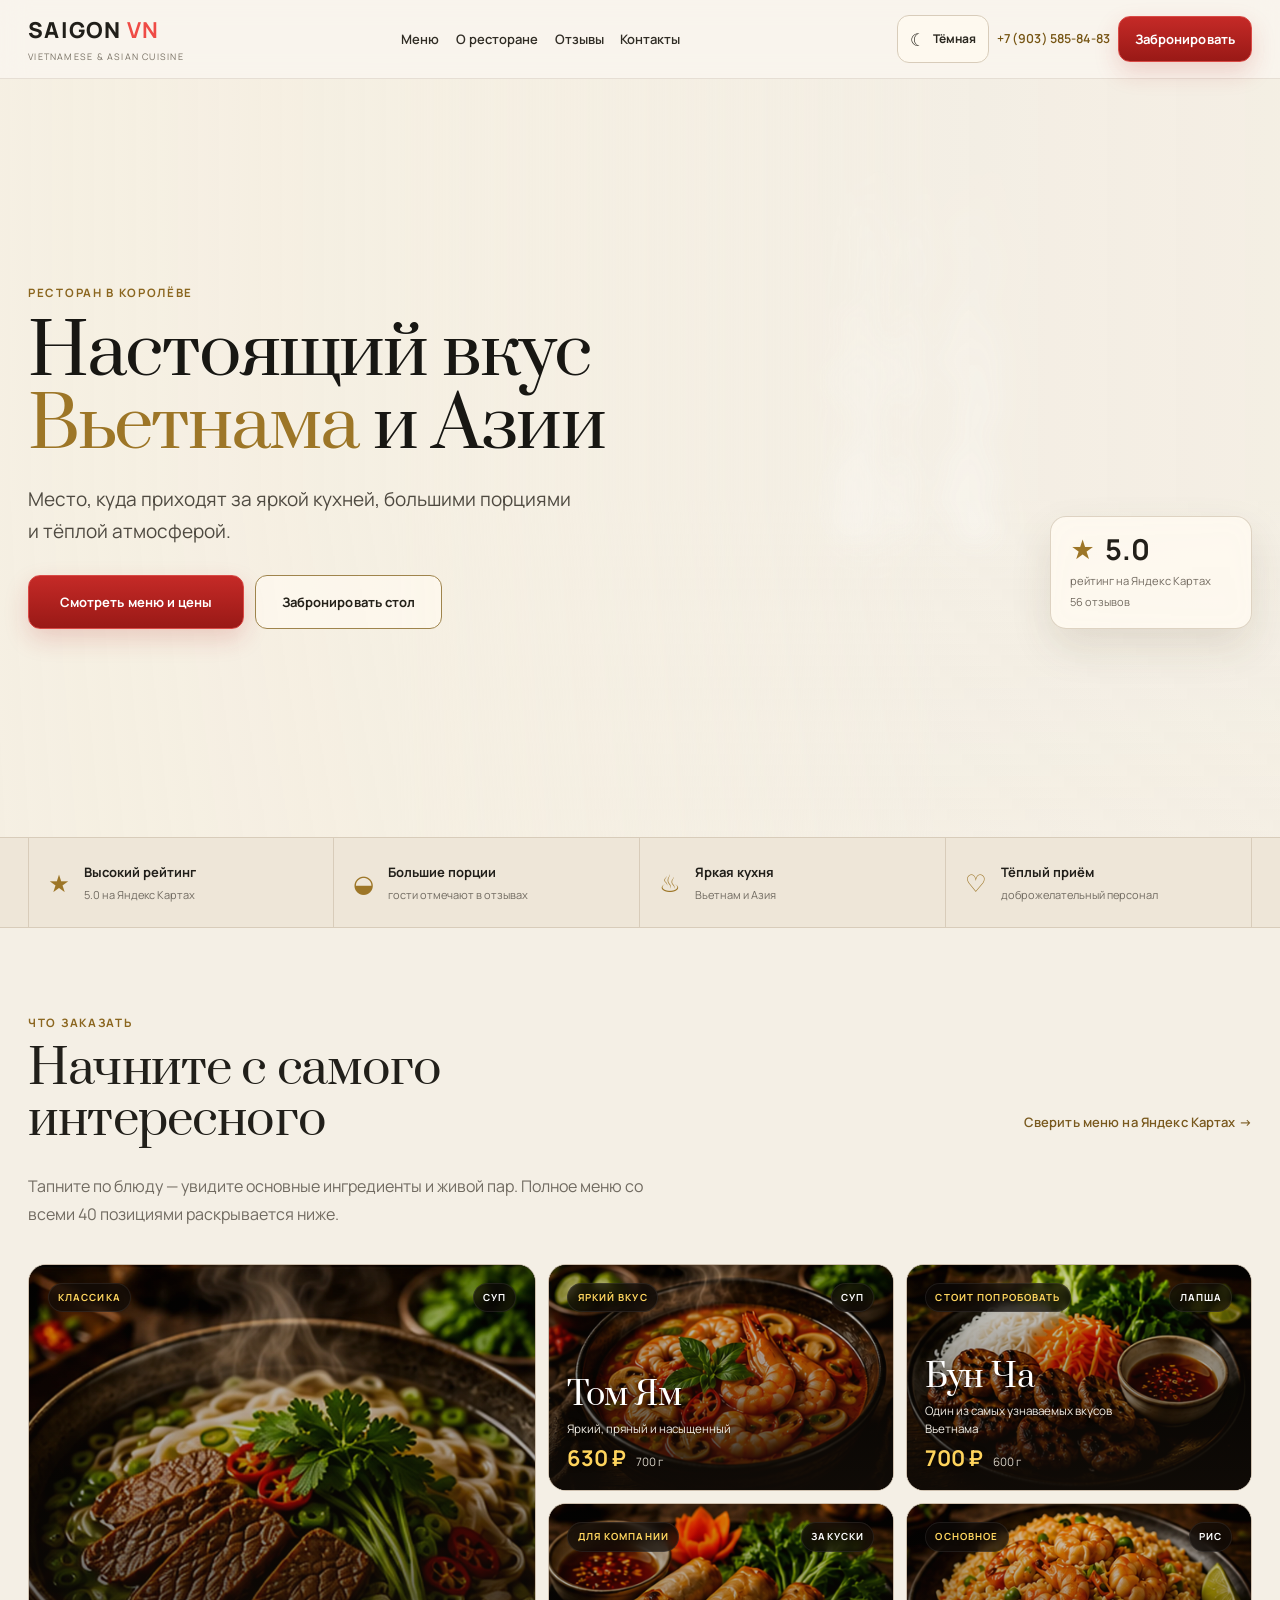
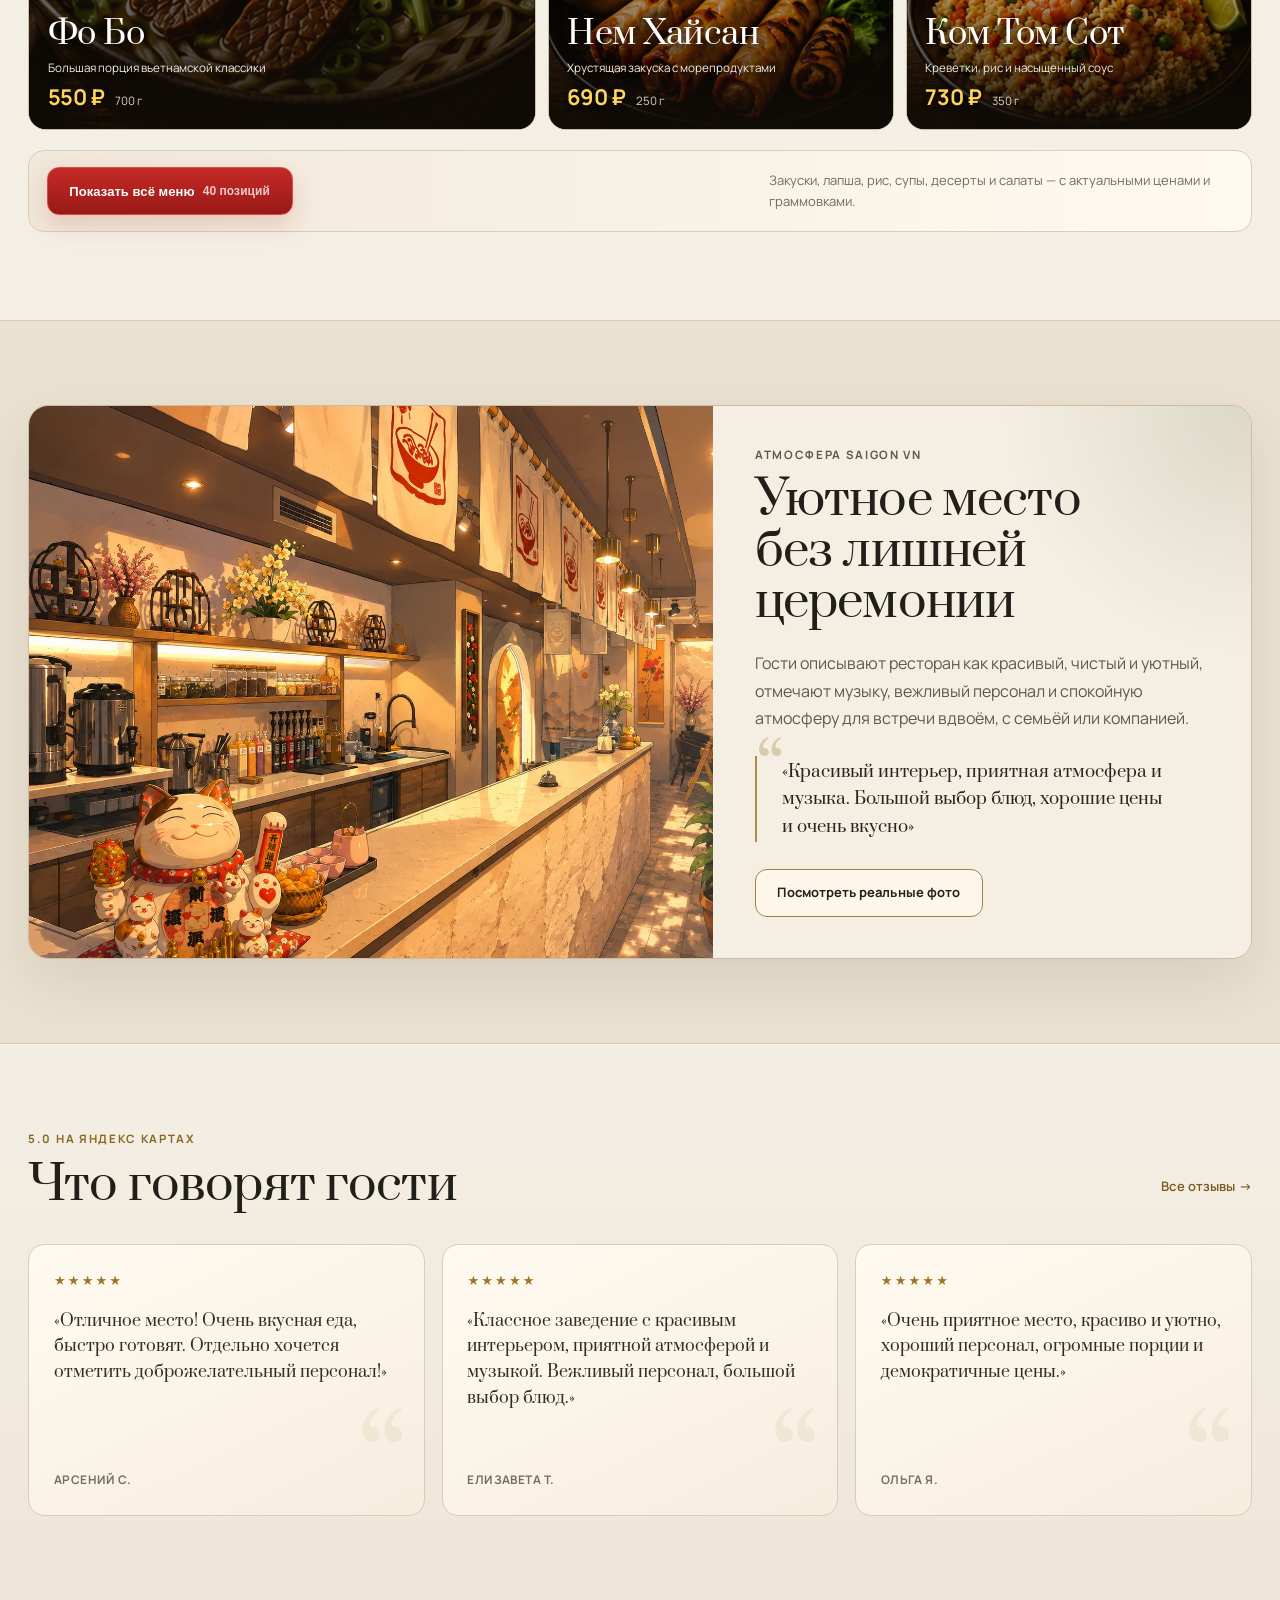
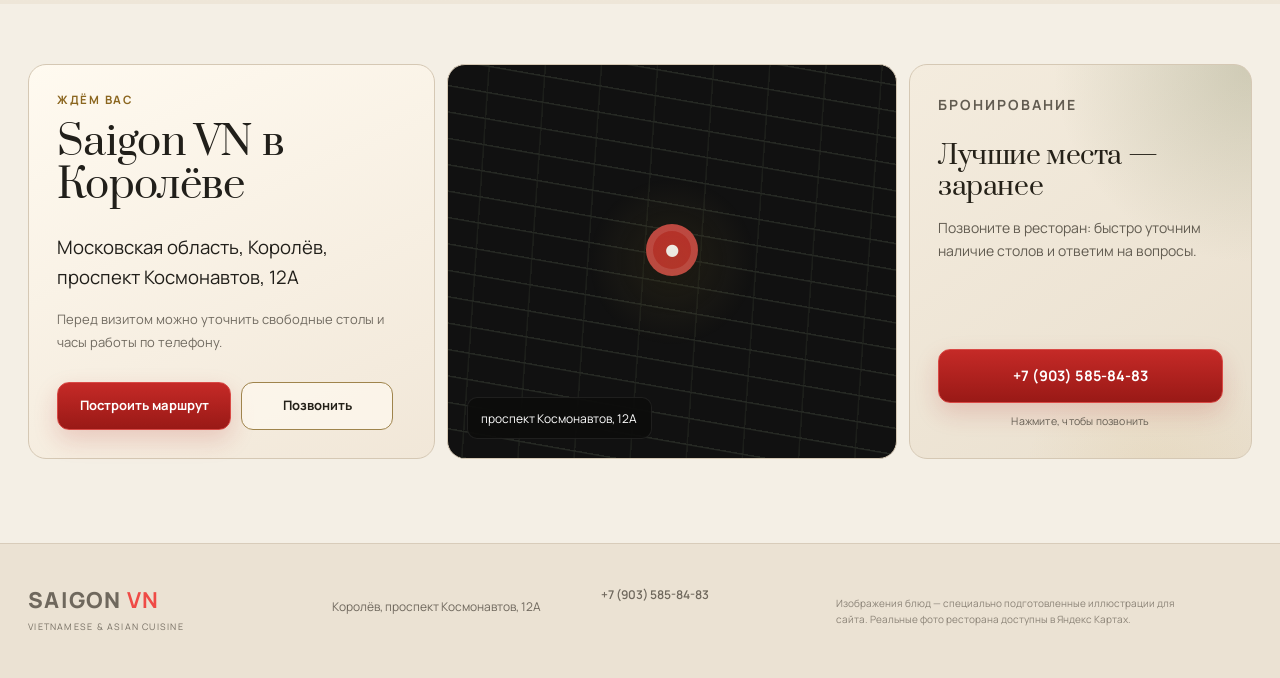
==== commit 085fb0a5: "Harden theme initialization and browser chrome colors" ====
--- a/index.html
+++ b/index.html
@@ -3,7 +3,8 @@
 <head>
   <meta charset="utf-8">
   <meta name="viewport" content="width=device-width,initial-scale=1,viewport-fit=cover">
-  <meta name="theme-color" content="#0b0b09">
+  <meta name="theme-color" content="#0b0b09" media="(prefers-color-scheme: dark)">
+  <meta name="theme-color" content="#f4efe5" media="(prefers-color-scheme: light)">
   <meta name="description" content="Saigon VN — ресторан вьетнамской и азиатской кухни в Королёве. Актуальное меню, цены, отзывы, телефон и маршрут.">
   <meta name="robots" content="index,follow,max-image-preview:large">
   <meta property="og:title" content="Saigon VN — вьетнамская кухня в Королёве">
@@ -11,7 +12,7 @@
   <meta property="og:type" content="restaurant">
   <meta property="og:locale" content="ru_RU">
   <title>Saigon VN — меню и ресторан вьетнамской кухни в Королёве</title>
-  <script>try{const s=localStorage.getItem('saigon-theme');const t=s||(matchMedia('(prefers-color-scheme: light)').matches?'light':'dark');document.documentElement.dataset.theme=t;document.querySelector('meta[name="theme-color"]').content=t==='light'?'#f4efe5':'#0b0b09'}catch(e){document.documentElement.dataset.theme='dark'}</script>
+  <script>try{const s=localStorage.getItem('saigon-theme');const t=s||(matchMedia('(prefers-color-scheme: light)').matches?'light':'dark');document.documentElement.dataset.theme=t;document.documentElement.style.colorScheme=t;document.querySelectorAll('meta[name="theme-color"]').forEach(m=>m.content=t==='light'?'#f4efe5':'#0b0b09')}catch(e){document.documentElement.dataset.theme='dark';document.documentElement.style.colorScheme='dark'}</script>
   <link rel="preconnect" href="https://images.unsplash.com">
   <link rel="preconnect" href="https://fonts.googleapis.com">
   <link rel="preconnect" href="https://fonts.gstatic.com" crossorigin>
--- a/header-qa.css
+++ b/header-qa.css
@@ -1,9 +1,15 @@
+@import url('visual-polish.css');
+@import url('desktop-foundation.css');
+@import url('desktop-hero-header.css');
+@import url('desktop-menu.css');
+@import url('desktop-sections.css');
+
 /* Header QA polish: keep three mobile controls on one row across narrow viewports. */
 @media(max-width:960px){
   .header-inner{grid-template-columns:minmax(0,1fr) auto auto;gap:.5rem}
   .header-inner>.brand{min-width:0}
-  .mobile-header-theme,.menu-toggle{justify-self:end;flex:0 0 auto}
-  .mobile-header-theme{width:var(--touch);padding:0}
+  .mobile-theme-toggle,.menu-toggle{justify-self:end;flex:0 0 auto}
+  .mobile-theme-toggle{width:var(--touch);padding:0}
 }
 
 @media(max-width:430px){
@@ -16,8 +22,12 @@
   .brand-main{letter-spacing:.025em}
 }
 
+/* One source of truth for compact landscape header height. */
 @media(max-width:960px) and (max-height:480px) and (orientation:landscape){
-  .header-inner{height:64px}
-  .nav{top:calc(64px + var(--safe-top));max-height:calc(100dvh - 64px - var(--safe-top))}
-  .menu-tabs{top:calc(64px + var(--safe-top))}
+  :root{--header-h:64px}
 }
+
+/* Touch scroll fix: keep native two-axis gesture arbitration on horizontal scrollers. */
+@media(pointer:coarse){
+  .featured-menu,.menu-tabs{touch-action:auto}
+}
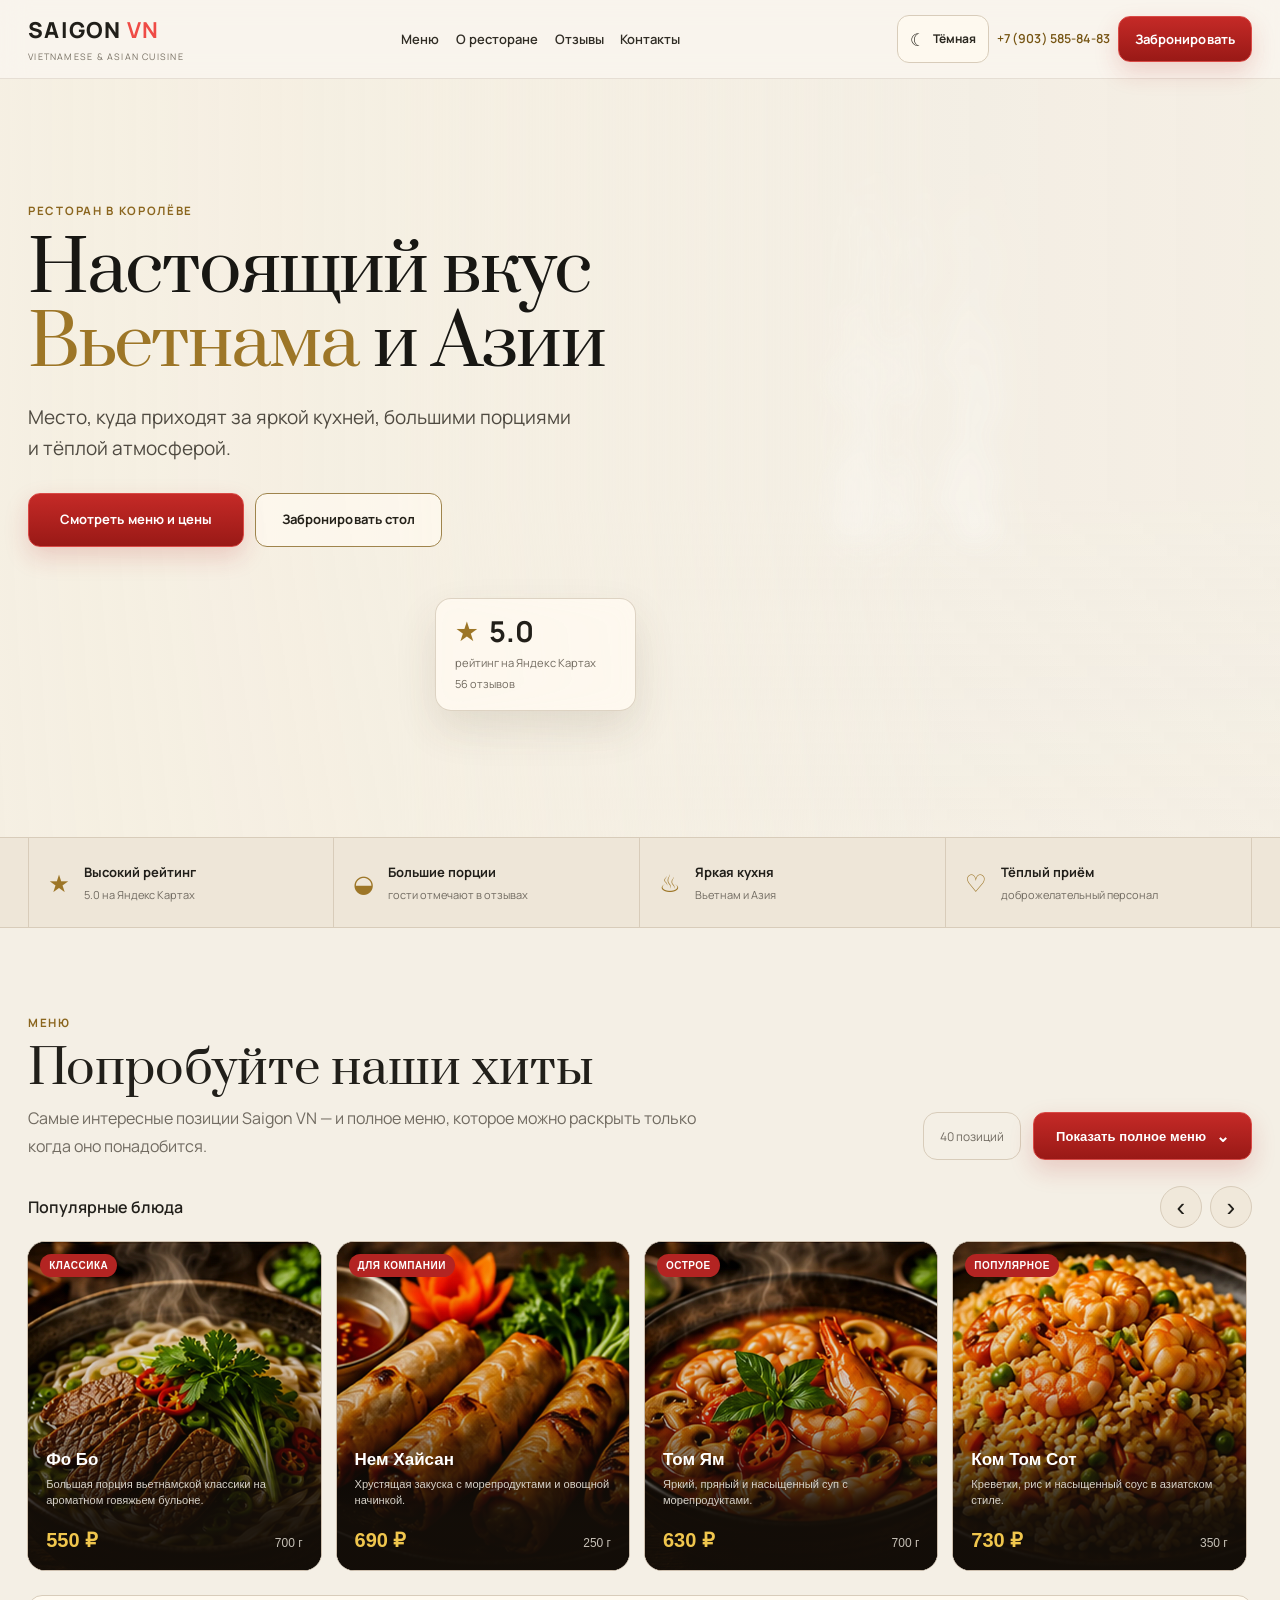
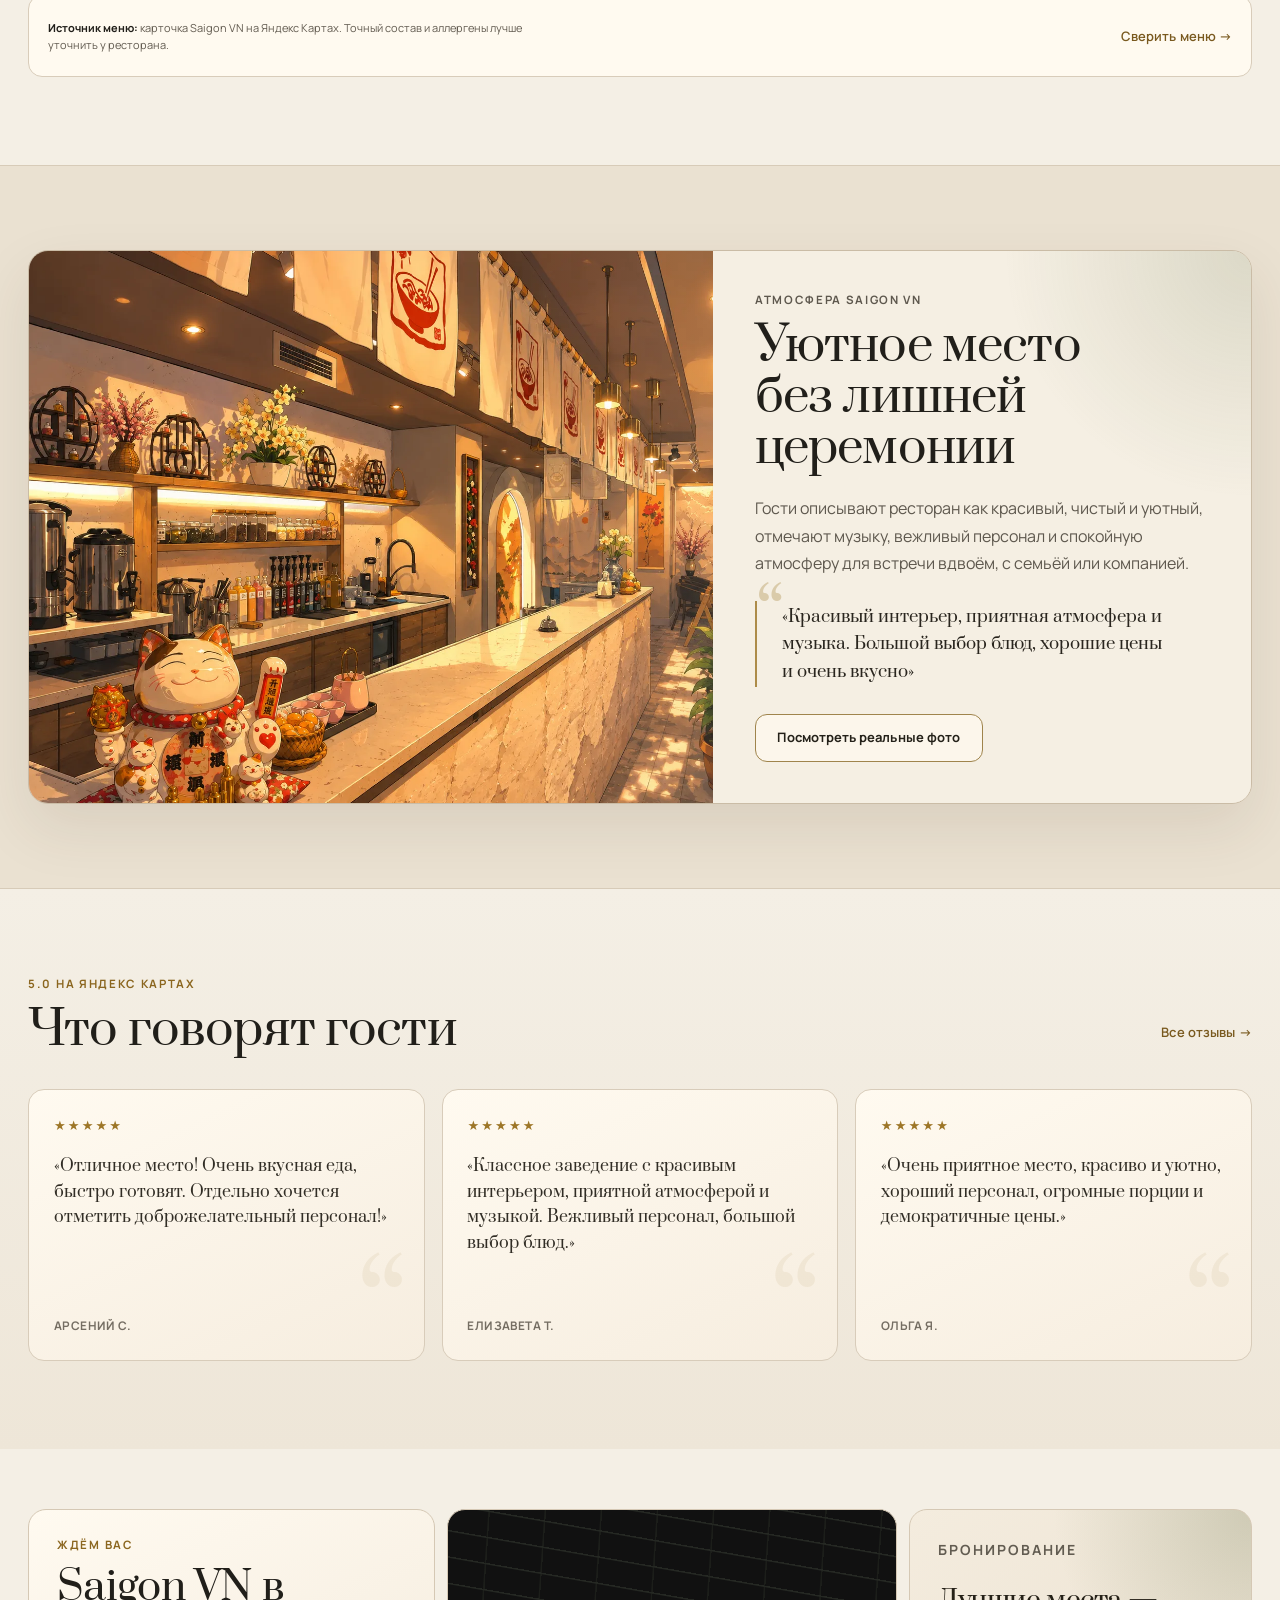
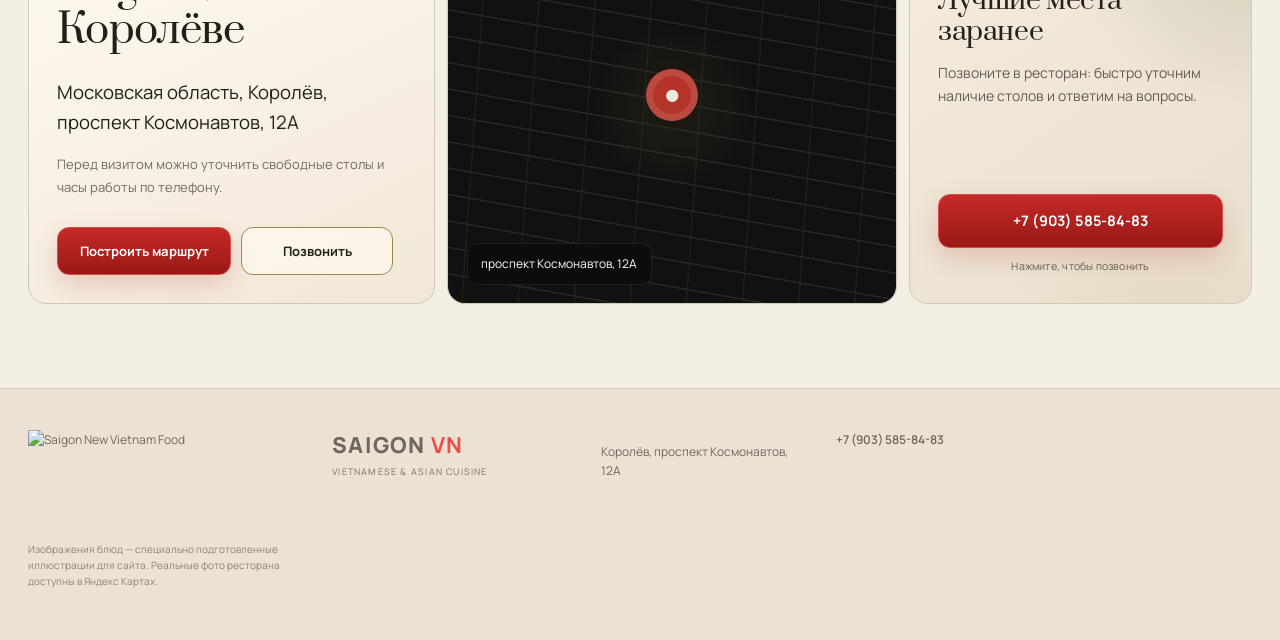
==== commit 1411e960: "Place Saigon logo and favicon on site" ====
--- a/index.html
+++ b/index.html
@@ -11,6 +11,9 @@
   <meta property="og:description" content="Вьетнамская и азиатская кухня, актуальное меню и цены, большие порции и уютная атмосфера.">
   <meta property="og:type" content="restaurant">
   <meta property="og:locale" content="ru_RU">
+  <link rel="icon" href="favicon.ico" sizes="any">
+  <link rel="icon" type="image/png" sizes="256x256" href="assets/branding/favicon-256.png">
+  <link rel="apple-touch-icon" sizes="180x180" href="apple-touch-icon.png">
   <title>Saigon VN — меню и ресторан вьетнамской кухни в Королёве</title>
   <script>try{const s=localStorage.getItem('saigon-theme');const t=s||(matchMedia('(prefers-color-scheme: light)').matches?'light':'dark');document.documentElement.dataset.theme=t;document.documentElement.style.colorScheme=t;document.querySelectorAll('meta[name="theme-color"]').forEach(m=>m.content=t==='light'?'#f4efe5':'#0b0b09')}catch(e){document.documentElement.dataset.theme='dark';document.documentElement.style.colorScheme='dark'}</script>
   <link rel="preconnect" href="https://images.unsplash.com">
@@ -23,6 +26,7 @@
   <link rel="stylesheet" href="menu.css">
   <link rel="stylesheet" href="responsive.css">
   <link rel="stylesheet" href="header-qa.css">
+  <link rel="stylesheet" href="branding.css">
   <script type="application/ld+json">{"@context":"https://schema.org","@type":"Restaurant","name":"Saigon VN","telephone":"+7 903 585-84-83","servesCuisine":["Vietnamese","Asian"],"address":{"@type":"PostalAddress","streetAddress":"проспект Космонавтов, 12А","addressLocality":"Королёв","addressRegion":"Московская область","addressCountry":"RU"},"aggregateRating":{"@type":"AggregateRating","ratingValue":"5.0","reviewCount":"56"},"url":"https://benzilya.github.io/saigon-new/","hasMenu":"https://yandex.ru/maps/org/saygon/105448387404/menu/"}</script>
 </head>
 <body>
@@ -37,14 +41,14 @@
   </div>
 </header>
 <main id="main">
-<section class="hero" aria-labelledby="hero-title"><div class="hero-photo" role="img" aria-label="Вьетнамский суп фо с зеленью"></div><div class="hero-shade"></div><div class="shell hero-grid"><div class="hero-copy"><p class="eyebrow">Ресторан в Королёве</p><h1 id="hero-title">Настоящий вкус <em>Вьетнама</em> и Азии</h1><p class="lead">Место, куда приходят за яркой кухней, большими порциями и тёплой атмосферой.</p><div class="hero-actions"><a class="btn btn-primary btn-large" href="#menu">Смотреть меню и цены</a><a class="btn btn-ghost btn-large" href="tel:+79035858483">Забронировать стол</a></div></div><a class="rating-card" href="https://yandex.ru/maps/org/saygon/105448387404/" target="_blank" rel="noopener" aria-label="Открыть Saigon VN на Яндекс Картах"><span class="star">★</span><strong>5.0</strong><span>рейтинг на Яндекс Картах</span><small>56 отзывов</small></a></div></section>
+<section class="hero" aria-labelledby="hero-title"><div class="hero-photo" role="img" aria-label="Вьетнамский суп фо с зеленью"></div><div class="hero-shade"></div><div class="shell hero-grid"><div class="hero-copy"><p class="eyebrow">Ресторан в Королёве</p><h1 id="hero-title">Настоящий вкус <em>Вьетнама</em> и Азии</h1><p class="lead">Место, куда приходят за яркой кухней, большими порциями и тёплой атмосферой.</p><div class="hero-actions"><a class="btn btn-primary btn-large" href="#menu">Смотреть меню и цены</a><a class="btn btn-ghost btn-large" href="tel:+79035858483">Забронировать стол</a></div></div><div class="hero-brand-mark" aria-hidden="true"><img src="assets/branding/saigon-logo.png" alt=""></div><a class="rating-card" href="https://yandex.ru/maps/org/saygon/105448387404/" target="_blank" rel="noopener" aria-label="Открыть Saigon VN на Яндекс Картах"><span class="star">★</span><strong>5.0</strong><span>рейтинг на Яндекс Картах</span><small>56 отзывов</small></a></div></section>
 <section class="proof" aria-label="Почему гости выбирают Saigon VN"><div class="shell proof-grid"><div><span>★</span><p><strong>Высокий рейтинг</strong><small>5.0 на Яндекс Картах</small></p></div><div><span>◒</span><p><strong>Большие порции</strong><small>гости отмечают в отзывах</small></p></div><div><span>♨</span><p><strong>Яркая кухня</strong><small>Вьетнам и Азия</small></p></div><div><span>♡</span><p><strong>Тёплый приём</strong><small>доброжелательный персонал</small></p></div></div></section>
 <section class="section menu-section" id="menu" aria-labelledby="menu-title"><div class="shell"><div class="section-head"><div><p class="eyebrow">Актуальное меню</p><h2 id="menu-title">Выберите, что хочется сегодня</h2></div><a class="text-link" href="https://yandex.ru/maps/org/saygon/105448387404/menu/?ll=37.867304%2C55.917370&z=17" target="_blank" rel="noopener">Сверить на Яндекс Картах →</a></div><p class="section-intro">Позиции, цены и граммовки перенесены из актуального меню Saigon VN на Яндекс Картах.</p><div class="menu-catalog" data-menu-root></div></div></section>
 <section class="section atmosphere" id="about" aria-labelledby="about-title"><div class="shell atmosphere-grid"><div class="interior-photo" role="img" aria-label="Атмосфера ресторана с тёплым светом"></div><div class="atmosphere-copy"><p class="eyebrow">Атмосфера Saigon VN</p><h2 id="about-title">Уютное место без лишней церемонии</h2><p>Гости описывают ресторан как красивый, чистый и уютный, отмечают музыку, вежливый персонал и спокойную атмосферу для встречи вдвоём, с семьёй или компанией.</p><blockquote>«Красивый интерьер, приятная атмосфера и музыка. Большой выбор блюд, хорошие цены и очень вкусно»</blockquote><a class="btn btn-ghost" href="https://yandex.ru/maps/org/saygon/105448387404/gallery/?ll=37.867774%2C55.917381&photos%5Bbusiness%5D=105448387404&z=17.8" target="_blank" rel="noopener">Посмотреть реальные фото</a></div></div></section>
 <section class="section reviews" id="reviews" aria-labelledby="reviews-title"><div class="shell"><div class="section-head"><div><p class="eyebrow">5.0 на Яндекс Картах</p><h2 id="reviews-title">Что говорят гости</h2></div><a class="text-link" href="https://saigonvn.clients.site/#reviews" target="_blank" rel="noopener">Все отзывы →</a></div><div class="review-grid"><article><div class="stars" aria-label="5 из 5">★★★★★</div><p>«Отличное место! Очень вкусная еда, быстро готовят. Отдельно хочется отметить доброжелательный персонал!»</p><strong>Арсений С.</strong></article><article><div class="stars" aria-label="5 из 5">★★★★★</div><p>«Классное заведение с красивым интерьером, приятной атмосферой и музыкой. Вежливый персонал, большой выбор блюд.»</p><strong>Елизавета Т.</strong></article><article><div class="stars" aria-label="5 из 5">★★★★★</div><p>«Очень приятное место, красиво и уютно, хороший персонал, огромные порции и демократичные цены.»</p><strong>Ольга Я.</strong></article></div></div></section>
 <section class="section visit" id="contacts" aria-labelledby="visit-title"><div class="shell visit-grid"><div class="visit-copy"><p class="eyebrow">Ждём вас</p><h2 id="visit-title">Saigon VN в Королёве</h2><address>Московская область, Королёв,<br>проспект Космонавтов, 12А</address><p class="visit-note">Перед визитом можно уточнить свободные столы и часы работы по телефону.</p><div class="visit-actions"><a class="btn btn-primary" href="https://yandex.ru/maps/org/saygon/105448387404/" target="_blank" rel="noopener">Построить маршрут</a><a class="btn btn-ghost" href="tel:+79035858483">Позвонить</a></div></div><a class="map-card" href="https://yandex.ru/maps/org/saygon/105448387404/" target="_blank" rel="noopener" aria-label="Открыть ресторан на карте"><span class="map-lines"></span><span class="pin">●</span><span class="map-label">проспект Космонавтов, 12А</span></a><div class="booking-card"><p class="eyebrow">Бронирование</p><h3>Лучшие места — заранее</h3><p>Позвоните в ресторан: быстро уточним наличие столов и ответим на вопросы.</p><a class="btn btn-primary btn-block" href="tel:+79035858483">+7 (903) 585-84-83</a><small>Нажмите, чтобы позвонить</small></div></div></section>
 </main>
-<footer class="footer"><div class="shell footer-grid"><div class="brand"><span class="brand-main">SAIGON <b>VN</b></span><span class="brand-sub">VIETNAMESE & ASIAN CUISINE</span></div><p>Королёв, проспект Космонавтов, 12А</p><a href="tel:+79035858483">+7 (903) 585-84-83</a><p class="credits">Изображения блюд — специально подготовленные иллюстрации для сайта. Реальные фото ресторана доступны в Яндекс Картах.</p></div></footer>
+<footer class="footer"><div class="shell footer-grid"><div class="footer-logo"><img src="assets/branding/saigon-logo.png" alt="Saigon New Vietnam Food"></div><div class="brand"><span class="brand-main">SAIGON <b>VN</b></span><span class="brand-sub">VIETNAMESE & ASIAN CUISINE</span></div><p>Королёв, проспект Космонавтов, 12А</p><a href="tel:+79035858483">+7 (903) 585-84-83</a><p class="credits">Изображения блюд — специально подготовленные иллюстрации для сайта. Реальные фото ресторана доступны в Яндекс Картах.</p></div></footer>
 <div class="mobile-actions" aria-label="Быстрые действия"><a href="#menu">Меню</a><a class="primary" href="tel:+79035858483">Позвонить</a><a href="https://yandex.ru/maps/org/saygon/105448387404/" target="_blank" rel="noopener">Маршрут</a></div>
 <script src="app.js" defer></script>
 <script src="menu.js" defer></script>
--- a/menu.css
+++ b/menu.css
@@ -1 +1 @@
-.menu-section{background:linear-gradient(180deg,var(--bg),var(--surface))}.menu-heading{margin-bottom:20px}.menu-intro{max-width:760px;margin-bottom:30px}.featured-menu{display:grid;grid-template-columns:1.35fr 1fr 1fr;grid-auto-rows:260px;gap:14px}.featured-dish{position:relative;overflow:hidden;border:1px solid var(--line);border-radius:20px;background:linear-gradient(145deg,#1b1a15,#10110e);isolation:isolate;cursor:pointer;outline:none;color:#fff;min-height:var(--touch)}.featured-dish:focus-visible{outline:2px solid #f3ca68;outline-offset:3px}.featured-dish-main{grid-row:span 2}.featured-dish-image{position:absolute;inset:0;width:100%;height:100%;object-fit:cover;z-index:0;transform:scale(1.01);transition:transform .35s ease,filter .35s ease}.featured-dish:hover .featured-dish-image{transform:scale(1.035)}.featured-dish.is-active .featured-dish-image{transform:scale(1.055);filter:saturate(1.08) contrast(1.04)}.featured-pho .featured-dish-image{object-position:center 48%}.featured-tom .featured-dish-image{object-position:center 48%}.featured-bun .featured-dish-image{object-position:center 48%}.featured-nem .featured-dish-image{object-position:center 50%}.featured-rice .featured-dish-image{object-position:center 50%}.featured-dish-shade{position:absolute;inset:0;z-index:1;background:linear-gradient(0deg,rgba(5,5,4,.92) 0%,rgba(5,5,4,.42) 48%,rgba(5,5,4,.12) 100%);transition:background .28s ease}.featured-dish.is-active .featured-dish-shade{background:linear-gradient(0deg,rgba(5,5,4,.98) 0%,rgba(5,5,4,.68) 52%,rgba(5,5,4,.14) 100%)}.featured-dish-content{position:relative;z-index:3;height:100%;padding:22px;display:flex;flex-direction:column;justify-content:space-between;transition:opacity .22s ease,transform .28s ease}.featured-dish.is-active .featured-dish-content{opacity:.12;transform:translateY(8px)}.featured-topline{display:flex;justify-content:space-between;gap:12px;align-items:center}.featured-topline span{font-size:10px;text-transform:uppercase;letter-spacing:.1em;font-weight:700;padding:6px 9px;border-radius:999px;background:rgba(8,8,6,.58);backdrop-filter:blur(5px);text-shadow:0 1px 4px rgba(0,0,0,.7)}.featured-topline span:first-child{color:#ffd65f}.featured-topline span:last-child{color:#fff}.featured-dish h3{font-family:Prata,Georgia,serif;font-weight:400;font-size:clamp(1.75rem,1.45rem + 1.5vw,2.625rem);margin:0 0 8px;color:#fff;text-shadow:0 2px 12px rgba(0,0,0,.72)}.featured-dish p{margin:0 0 16px;color:#f3eee5;font-size:13px;max-width:320px;text-shadow:0 1px 7px rgba(0,0,0,.8)}.featured-price{display:flex;align-items:baseline;gap:10px}.featured-price strong{font-size:21px;color:#ffd45c;text-shadow:0 1px 5px rgba(0,0,0,.7)}.featured-price span{font-size:12px;color:#eee8dc}.featured-tap-hint{display:inline-block;margin-top:12px;padding:6px 8px;border-radius:8px;background:rgba(8,8,6,.52);font-size:10px;letter-spacing:.05em;text-transform:uppercase;color:#eee8dc;opacity:.9}.card-steam{position:absolute;left:50%;top:8%;width:58%;height:48%;transform:translateX(-50%);z-index:2;pointer-events:none;opacity:0;transition:opacity .22s ease;filter:blur(.2px)}.featured-dish.is-active .card-steam{opacity:1}.card-steam i{position:absolute;left:50%;bottom:2%;width:80px;height:180px;transform-origin:50% 100%;opacity:0;filter:blur(10px);background:radial-gradient(ellipse at 50% 85%,rgba(255,255,255,.34),rgba(255,255,255,.16) 22%,transparent 48%),radial-gradient(ellipse at 38% 52%,rgba(255,255,255,.24),rgba(255,255,255,.1) 22%,transparent 50%),radial-gradient(ellipse at 61% 22%,rgba(255,255,255,.2),rgba(255,255,255,.08) 20%,transparent 46%);mix-blend-mode:screen}.featured-dish.is-active .card-steam i:nth-child(1){margin-left:-76px;animation:cardSteamA 4.8s ease-in-out infinite}.featured-dish.is-active .card-steam i:nth-child(2){margin-left:-10px;animation:cardSteamB 5.5s ease-in-out infinite;animation-delay:-1.8s}.featured-dish.is-active .card-steam i:nth-child(3){margin-left:52px;animation:cardSteamA 6.2s ease-in-out infinite;animation-delay:-3.1s}.featured-details{position:absolute;left:0;right:0;bottom:0;z-index:4;padding:24px 24px 22px;background:linear-gradient(180deg,rgba(9,9,7,.15),rgba(9,9,7,.9) 28%,rgba(9,9,7,.98) 100%);transform:translateY(105%);opacity:0;transition:transform .32s cubic-bezier(.2,.7,.2,1),opacity .22s ease;pointer-events:none;color:#fff}.featured-dish.is-active .featured-details{transform:translateY(0);opacity:1;pointer-events:auto}.featured-details-kicker{display:block;margin-bottom:7px;color:#f2cf75;font-size:10px;font-weight:700;letter-spacing:.11em;text-transform:uppercase}.featured-details h4{margin:0 44px 8px 0;font-family:Prata,Georgia,serif;font-size:clamp(1.5rem,1.3rem + .8vw,1.75rem);font-weight:400}.featured-details p{margin:0 0 10px;color:#eee8dc;max-width:560px;line-height:1.55}.featured-details small{display:block;color:#bdb6aa;font-size:10px;line-height:1.45}.featured-close{position:absolute;right:12px;top:12px;min-width:var(--touch);min-height:var(--touch);border:1px solid rgba(255,255,255,.16);border-radius:50%;background:rgba(0,0,0,.25);color:#fff;font-size:23px;line-height:1;cursor:pointer}.featured-close:focus-visible{outline:2px solid #f3ca68;outline-offset:2px}@keyframes cardSteamA{0%{opacity:0;transform:translate3d(-10px,26px,0) scale(.62,.7) rotate(-4deg)}16%{opacity:.38}48%{opacity:.48;transform:translate3d(8px,-56px,0) scale(.95,1.08) rotate(3deg)}75%{opacity:.2}100%{opacity:0;transform:translate3d(-18px,-145px,0) scale(1.25,1.45) rotate(-6deg)}}@keyframes cardSteamB{0%{opacity:0;transform:translate3d(10px,32px,0) scale(.6,.68) rotate(5deg)}18%{opacity:.32}50%{opacity:.44;transform:translate3d(-12px,-62px,0) scale(1,1.1) rotate(-3deg)}76%{opacity:.18}100%{opacity:0;transform:translate3d(20px,-158px,0) scale(1.3,1.5) rotate(6deg)}}.menu-expand-wrap{margin-top:20px;padding:22px;border:1px solid var(--line);border-radius:18px;background:linear-gradient(90deg,var(--surface-2),var(--surface));display:flex;align-items:center;justify-content:space-between;gap:20px}.menu-expand{min-width:240px}.menu-expand span{margin-left:8px;opacity:.76;font-size:12px}.menu-expand-wrap p{margin:0;color:var(--muted);font-size:13px;max-width:560px}.full-menu{scroll-margin-top:calc(var(--header-h) + 14px);margin-top:20px;opacity:0;transform:translateY(8px);transition:opacity .24s ease,transform .24s ease}.full-menu.open{opacity:1;transform:none}.full-menu[hidden]{display:none}.menu-meta{display:flex;gap:12px;align-items:center;flex-wrap:wrap;margin:0 0 18px;color:var(--muted);font-size:12px}.menu-meta span{padding:7px 10px;border:1px solid var(--line);border-radius:999px}.menu-catalog{border:1px solid var(--line);border-radius:22px;overflow:hidden;background:var(--surface)}.menu-tabs{display:flex;gap:4px;padding:10px;overflow-x:auto;scrollbar-width:none;border-bottom:1px solid var(--line);position:sticky;top:var(--header-h);background:var(--surface);z-index:5}.menu-tabs::-webkit-scrollbar{display:none}.menu-tab{border:0;background:transparent;color:var(--muted);font:700 13px Manrope,sans-serif;padding:12px 17px;border-radius:11px;white-space:nowrap;cursor:pointer;min-height:var(--touch)}.menu-tab:hover{color:var(--text);background:var(--surface-2)}.menu-tab.active{background:#b32422;color:#fff}.menu-tab:focus-visible{outline:2px solid #f3ca68;outline-offset:2px}.menu-panel{padding:30px}.menu-panel[hidden]{display:none}.menu-panel-head{display:flex;justify-content:space-between;align-items:end;padding-bottom:18px;border-bottom:1px solid var(--line)}.menu-panel-head p{font:400 clamp(1.55rem,1.35rem + .7vw,1.875rem) Prata,serif;margin:0}.menu-panel-head span{color:var(--muted);font-size:12px}.menu-list{display:grid;grid-template-columns:1fr 1fr;column-gap:42px}.menu-item{display:flex;justify-content:space-between;gap:24px;align-items:center;min-height:84px;border-bottom:1px solid var(--line);padding:14px 0}.menu-item h3{font-size:15px;margin:0 0 4px;font-weight:600}.menu-item p{margin:0;color:var(--muted);font-size:12px}.menu-item strong{font-size:16px;color:#dfbd62;white-space:nowrap}.menu-source{display:flex;justify-content:space-between;gap:20px;align-items:center;margin-top:18px;padding:18px 20px;border:1px solid var(--line);border-radius:16px;background:var(--surface)}.menu-source p{margin:0;color:var(--muted);font-size:12px}.menu-source strong{color:var(--text)}html[data-theme="light"] .featured-dish{border-color:#cdbfae}html[data-theme="light"] .featured-dish-shade{background:linear-gradient(0deg,rgba(17,12,7,.9) 0%,rgba(17,12,7,.42) 50%,rgba(17,12,7,.12) 100%)}html[data-theme="light"] .featured-topline span{background:rgba(15,11,7,.72)}html[data-theme="light"] .featured-details{background:linear-gradient(180deg,rgba(20,15,10,.12),rgba(20,15,10,.9) 28%,rgba(20,15,10,.98) 100%)}html[data-theme="light"] .menu-item strong{color:#8a651d}@media(max-width:1200px){.featured-menu{grid-template-columns:1fr 1fr;grid-auto-rows:250px}.featured-dish-main{grid-row:span 1}.menu-expand-wrap{align-items:flex-start}}@media(max-width:960px){.featured-menu{display:flex;overflow-x:auto;scroll-snap-type:x mandatory;margin-right:calc(var(--shell-gutter)*-1);padding:0 var(--shell-gutter) 10px 0;gap:10px}.featured-dish{min-width:min(82%,330px);height:390px;scroll-snap-align:start}.featured-dish-main{min-width:min(88%,360px)}.menu-expand-wrap{flex-direction:column;align-items:stretch}.menu-expand{width:100%}.menu-panel{padding:20px}.menu-list{grid-template-columns:1fr}.menu-source{align-items:stretch;flex-direction:column}.menu-source .btn{width:100%}.card-steam{top:4%;width:74%;height:52%}.featured-details{padding:22px 20px 20px}}@media(max-width:640px){.featured-dish{height:350px}.featured-dish-content{padding:19px}.featured-details p{font-size:12px}.menu-catalog{border-radius:16px;margin-inline:-2px}.menu-tabs{padding:7px}.menu-tab{padding:11px 14px}.menu-panel{padding:17px}.menu-item{min-height:76px}.menu-item h3{font-size:14px}.menu-item strong{font-size:15px}}@media(prefers-reduced-motion:reduce){.featured-dish-image,.featured-dish-content,.featured-details,.full-menu{transition:none}.featured-dish:hover .featured-dish-image,.featured-dish.is-active .featured-dish-image{transform:none}.card-steam{display:none}}+.menu-section{background:linear-gradient(180deg,var(--bg),var(--surface));overflow:hidden}.menu-topline{display:flex;justify-content:space-between;align-items:flex-end;gap:28px;margin-bottom:26px}.menu-topline h2{margin:0 0 10px}.menu-topline .section-intro{max-width:700px;margin:0}.menu-top-actions{display:flex;align-items:center;gap:12px;flex-wrap:wrap;justify-content:flex-end}.menu-count{display:inline-flex;align-items:center;min-height:48px;padding:0 16px;border:1px solid var(--line);border-radius:14px;color:var(--muted);font-size:12px;white-space:nowrap}.menu-toggle-full{min-height:48px;padding-inline:20px}.menu-toggle-full span{margin-left:10px;font-size:16px}.menu-feature-toolbar{display:flex;justify-content:space-between;align-items:center;margin-bottom:12px}.menu-feature-toolbar>strong{font:600 16px Manrope,sans-serif}.menu-feature-toolbar>div{display:flex;gap:8px}.menu-carousel-arrow{width:42px;height:42px;border:1px solid var(--line);border-radius:50%;background:var(--surface-2);color:var(--text);font-size:26px;line-height:1;cursor:pointer}.menu-carousel-arrow:hover{border-color:color-mix(in srgb,var(--text) 30%,var(--line));background:var(--surface)}.menu-feature-viewport{overflow:hidden;margin-inline:-1px}.menu-feature-track{display:flex;gap:14px;overflow-x:auto;scroll-snap-type:x mandatory;scrollbar-width:none;padding:1px 1px 8px}.menu-feature-track::-webkit-scrollbar{display:none}.menu-feature-card{position:relative;flex:0 0 clamp(230px,23vw,310px);height:330px;overflow:hidden;border:1px solid var(--line);border-radius:18px;background:#12120f;color:#fff;text-align:left;padding:0;cursor:pointer;scroll-snap-align:start;isolation:isolate}.menu-feature-card:focus-visible{outline:2px solid #f1c95e;outline-offset:3px}.menu-feature-card img{position:absolute;inset:0;width:100%;height:100%;object-fit:cover;transform:scale(1.01);transition:transform .3s ease}.menu-feature-card:hover img{transform:scale(1.035)}.menu-feature-shade{position:absolute;inset:0;background:linear-gradient(180deg,rgba(5,5,4,.04) 20%,rgba(5,5,4,.26) 48%,rgba(5,5,4,.96) 82%);z-index:1}.menu-feature-top{position:absolute;left:12px;top:12px;z-index:2;padding:6px 9px;border-radius:999px;background:#b32422;color:#fff;font-size:10px;font-weight:800;letter-spacing:.05em;text-transform:uppercase}.menu-feature-copy{position:absolute;left:0;right:0;bottom:0;z-index:2;padding:18px;display:block}.menu-feature-copy>strong{display:block;font-size:17px;margin-bottom:6px}.menu-feature-copy>small{display:-webkit-box;-webkit-line-clamp:2;-webkit-box-orient:vertical;overflow:hidden;color:#d5d0c7;line-height:1.45;min-height:40px}.menu-feature-copy>span{display:flex;justify-content:space-between;align-items:baseline;margin-top:12px}.menu-feature-copy b{font-size:20px;color:#f0c64d}.menu-feature-copy em{font-style:normal;color:#c7c1b7;font-size:12px}.full-menu-panel{scroll-margin-top:calc(var(--header-h) + 14px);margin-top:22px;opacity:0;transform:translateY(10px);transition:opacity .22s ease,transform .22s ease}.full-menu-panel.is-open{opacity:1;transform:none}.full-menu-panel[hidden]{display:none}.menu-workspace{display:grid;grid-template-columns:minmax(0,1.3fr) minmax(320px,.9fr);border:1px solid var(--line);border-radius:22px;overflow:hidden;background:var(--surface)}.menu-list-pane{min-width:0;padding:22px;border-right:1px solid var(--line)}.menu-list-head{display:flex;justify-content:space-between;align-items:center;gap:14px;margin-bottom:14px}.menu-list-head h3{margin:0;font:400 clamp(1.5rem,1.3rem + .8vw,2rem) Prata,serif}.menu-collapse{border:1px solid var(--line);border-radius:12px;background:var(--surface-2);color:var(--muted);min-height:40px;padding:0 13px;cursor:pointer}.menu-collapse:hover{color:var(--text)}.menu-search{position:relative;display:flex;align-items:center;border:1px solid var(--line);border-radius:13px;background:var(--surface-2);margin-bottom:14px}.menu-search>span{padding-left:14px;color:var(--muted);font-size:20px}.menu-search input{width:100%;min-height:48px;border:0;outline:0;background:transparent;color:var(--text);font:500 13px Manrope,sans-serif;padding:0 44px 0 9px}.menu-search-clear{position:absolute;right:6px;width:36px;height:36px;border:0;border-radius:9px;background:transparent;color:var(--muted);font-size:20px;cursor:pointer}.menu-tabs{display:flex;gap:7px;overflow-x:auto;scrollbar-width:none;padding-bottom:14px;border-bottom:1px solid var(--line)}.menu-tabs::-webkit-scrollbar{display:none}.menu-tab{border:1px solid var(--line);background:var(--surface-2);color:var(--muted);font:700 12px Manrope,sans-serif;padding:9px 14px;border-radius:10px;white-space:nowrap;cursor:pointer;min-height:40px}.menu-tab.active{background:#b32422;border-color:#b32422;color:#fff}.menu-tab:focus-visible{outline:2px solid #f1c95e;outline-offset:2px}.menu-results{margin-top:6px}.menu-category-head{display:flex;justify-content:space-between;gap:20px;align-items:flex-end;padding:13px 4px 10px}.menu-category-head>div{min-width:0}.menu-category-head strong{display:block;font-size:13px;text-transform:uppercase;letter-spacing:.07em;color:#d9b451}.menu-category-head small{display:block;margin-top:4px;color:var(--muted);font-size:11px}.menu-category-head>span{color:var(--muted);font-size:11px;white-space:nowrap}.menu-row-list{border-top:1px solid var(--line)}.menu-row{width:100%;display:grid;grid-template-columns:52px minmax(0,1fr) auto auto 20px;gap:12px;align-items:center;min-height:72px;padding:9px 8px;border:0;border-bottom:1px solid var(--line);background:transparent;color:var(--text);text-align:left;cursor:pointer;border-radius:0}.menu-row:hover{background:color-mix(in srgb,var(--surface-2) 72%,transparent)}.menu-row.is-selected{background:color-mix(in srgb,#b32422 8%,var(--surface));box-shadow:inset 2px 0 #b32422}.menu-row-thumb{width:46px;height:46px;border-radius:12px;overflow:hidden;background:var(--surface-2);display:grid;place-items:center;color:#8c7a57}.menu-row-thumb img{width:100%;height:100%;object-fit:cover}.menu-row-thumb i{font-style:normal;font-size:24px}.menu-row-copy{min-width:0}.menu-row-copy strong{display:block;font-size:14px;margin-bottom:4px}.menu-row-copy small{display:block;color:var(--muted);font-size:10px;white-space:nowrap;overflow:hidden;text-overflow:ellipsis}.menu-row-weight{color:var(--muted);font-size:11px;white-space:nowrap}.menu-row>b{font-size:15px;color:#dfbd62;white-space:nowrap}.menu-row-arrow{font-size:24px;color:#b32422}.menu-empty{padding:42px 20px;text-align:center}.menu-empty strong{display:block;font:400 1.35rem Prata,serif;margin-bottom:8px}.menu-empty p{margin:0;color:var(--muted);font-size:12px}.dish-detail{min-width:0;background:linear-gradient(180deg,var(--surface-2),var(--surface));display:flex;flex-direction:column}.dish-detail-media{position:relative;aspect-ratio:16/10;background:linear-gradient(145deg,#171610,#0d0d0b);overflow:hidden}.dish-detail-media img{width:100%;height:100%;object-fit:cover}.dish-photo-placeholder{position:absolute;inset:0;display:flex;flex-direction:column;align-items:center;justify-content:center;text-align:center;padding:30px;background:radial-gradient(circle at 50% 30%,rgba(219,181,76,.13),transparent 40%),linear-gradient(145deg,#171610,#0d0d0b)}.dish-photo-placeholder span{color:#d7b450;letter-spacing:.18em;font-size:11px}.dish-photo-placeholder strong{margin:12px 0 6px;font:400 2rem Prata,serif;color:#f0ece3}.dish-photo-placeholder small{color:#8f897f}.dish-detail-body{padding:22px}.dish-detail-title{display:flex;justify-content:space-between;gap:18px;align-items:flex-end}.dish-detail-title .eyebrow{margin:0 0 6px}.dish-detail-title h3{margin:0;font:400 clamp(1.7rem,1.5rem + .8vw,2.2rem) Prata,serif}.dish-detail-title>strong{font-size:22px;color:#dfbd62;white-space:nowrap}.dish-detail-meta{display:flex;gap:8px;flex-wrap:wrap;margin-top:12px}.dish-detail-meta span{padding:6px 9px;border:1px solid var(--line);border-radius:999px;color:var(--muted);font-size:10px}.dish-description{margin:16px 0 18px;color:var(--muted);line-height:1.65;font-size:13px}.dish-composition>strong{display:block;margin-bottom:10px;color:#d9b451;font-size:12px}.dish-composition>div{display:flex;gap:7px;flex-wrap:wrap}.dish-composition>div span{padding:7px 9px;border-radius:9px;background:var(--surface-2);border:1px solid var(--line);font-size:10px;color:var(--text)}.dish-composition>p{margin:0;color:var(--muted);font-size:11px;line-height:1.6}.menu-source{display:flex;justify-content:space-between;gap:20px;align-items:center;margin-top:16px;padding:16px 18px;border:1px solid var(--line);border-radius:15px;background:var(--surface)}.menu-source p{margin:0;color:var(--muted);font-size:11px}.menu-source strong{color:var(--text)}html[data-theme="light"] .menu-feature-card{border-color:#cdbfae}html[data-theme="light"] .menu-feature-shade{background:linear-gradient(180deg,rgba(20,14,8,.03) 15%,rgba(20,14,8,.24) 50%,rgba(20,14,8,.93) 84%)}html[data-theme="light"] .menu-row>b,html[data-theme="light"] .dish-detail-title>strong{color:#8a651d}@media(max-width:1050px){.menu-workspace{grid-template-columns:1fr}.menu-list-pane{border-right:0;border-bottom:1px solid var(--line)}.dish-detail{display:grid;grid-template-columns:minmax(260px,.8fr) 1.2fr}.dish-detail-media{aspect-ratio:auto;min-height:320px}.menu-feature-card{flex-basis:280px}}@media(max-width:760px){.menu-topline{align-items:flex-start;flex-direction:column}.menu-top-actions{width:100%;justify-content:space-between}.menu-toggle-full{flex:1}.menu-feature-card{flex-basis:min(82vw,300px);height:320px}.menu-carousel-arrow{width:40px;height:40px}.menu-workspace{border-radius:17px}.menu-list-pane{padding:15px}.dish-detail{display:flex}.dish-detail-media{min-height:0;aspect-ratio:16/10}.menu-row{grid-template-columns:46px minmax(0,1fr) auto 18px;gap:9px}.menu-row-weight{display:none}.menu-row-thumb{width:42px;height:42px}.menu-row-copy small{max-width:42vw}.menu-source{align-items:flex-start;flex-direction:column}}@media(max-width:520px){.menu-top-actions{align-items:stretch}.menu-count{display:none}.menu-feature-toolbar>strong{font-size:14px}.menu-feature-card{height:300px}.menu-feature-copy{padding:15px}.menu-list-head h3{font-size:1.55rem}.menu-collapse{font-size:11px}.menu-tabs{margin-right:-15px;padding-right:15px}.menu-row{min-height:66px;padding-inline:4px}.menu-row-copy strong{font-size:13px}.menu-row-copy small{display:none}.menu-row>b{font-size:14px}.dish-detail-body{padding:18px}.dish-detail-title{align-items:flex-start}.dish-detail-title>strong{font-size:19px}.dish-description{font-size:12px}}@media(prefers-reduced-motion:reduce){.menu-feature-card img,.full-menu-panel{transition:none}.menu-feature-card:hover img{transform:none}}
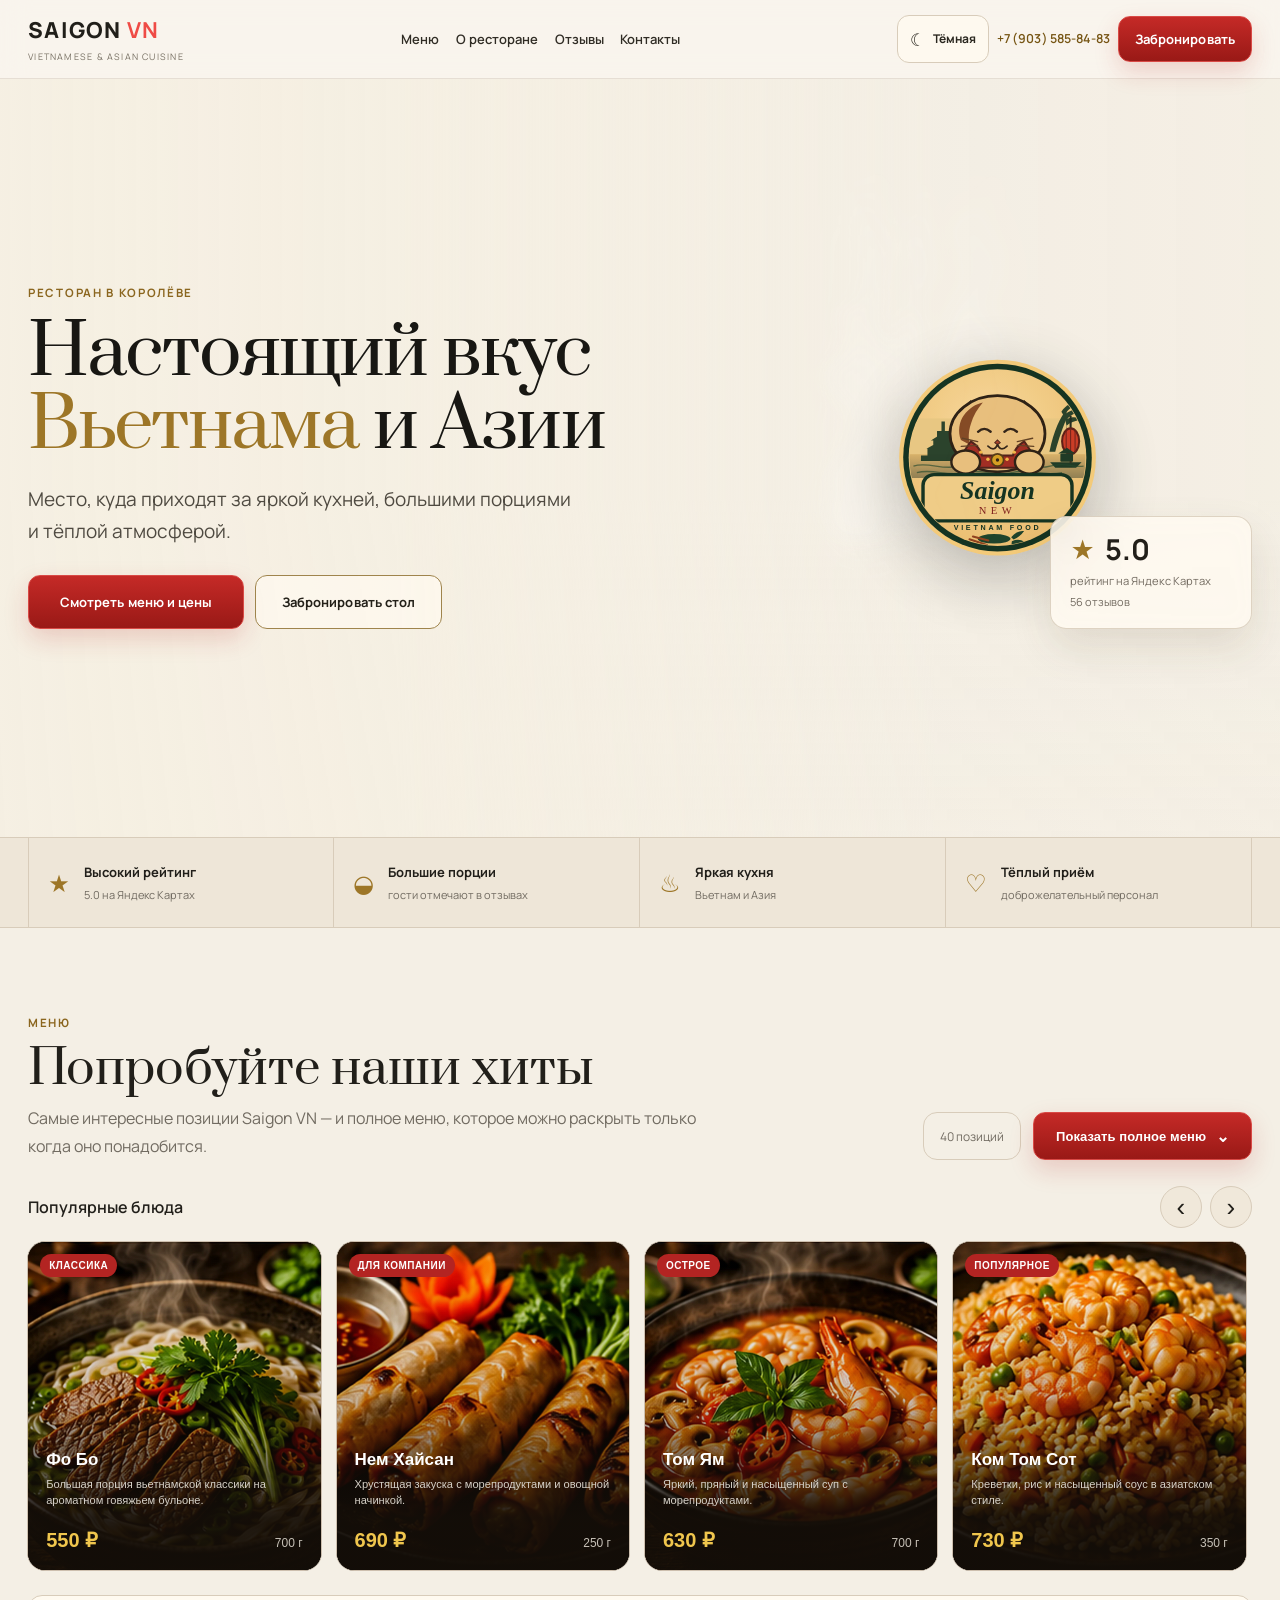
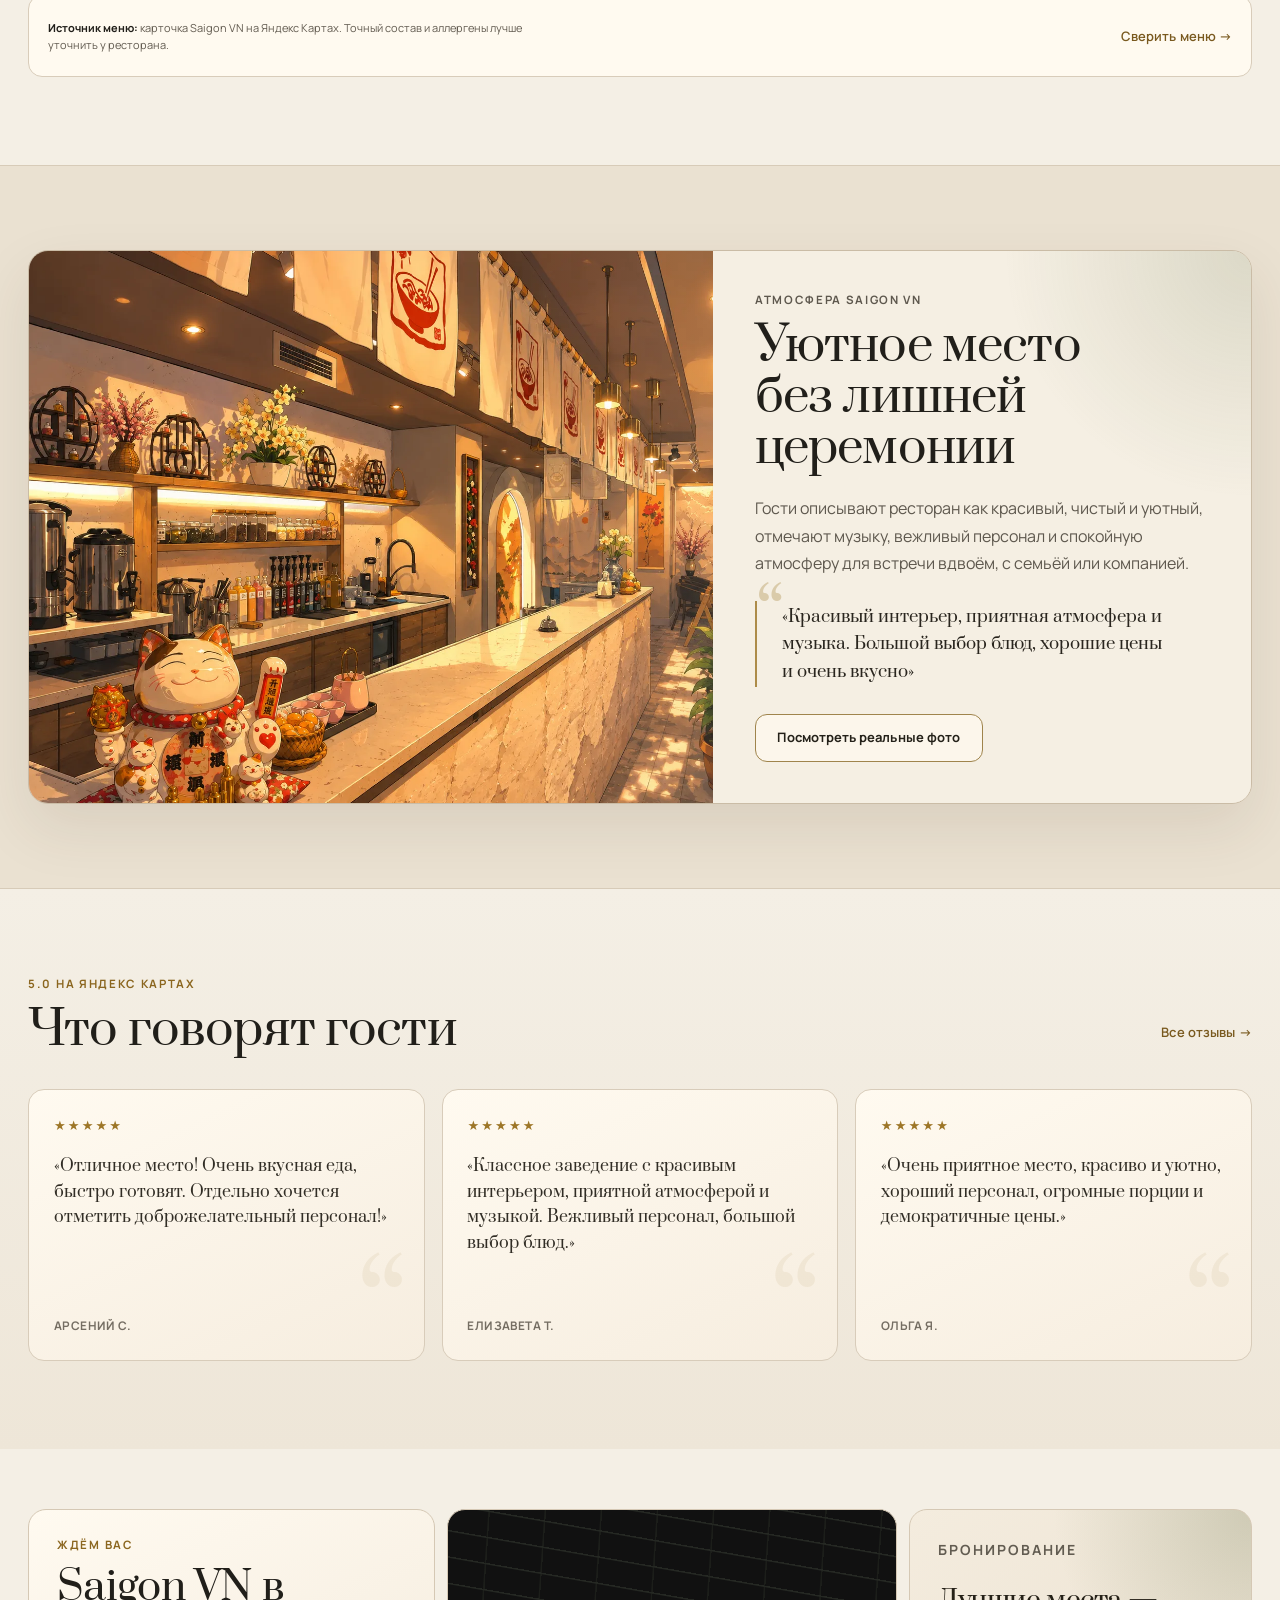
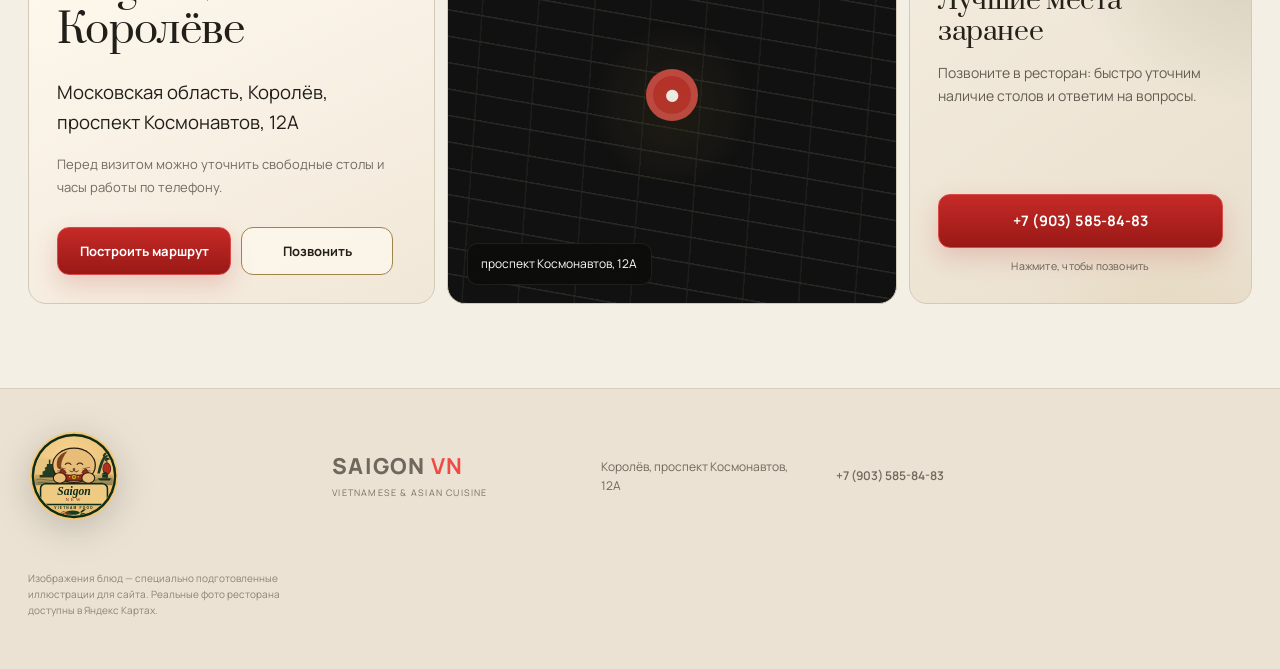
==== commit 44dd49ac: "Use transparent Saigon logo and favicon" ====
--- a/index.html
+++ b/index.html
@@ -11,9 +11,8 @@
   <meta property="og:description" content="Вьетнамская и азиатская кухня, актуальное меню и цены, большие порции и уютная атмосфера.">
   <meta property="og:type" content="restaurant">
   <meta property="og:locale" content="ru_RU">
-  <link rel="icon" href="favicon.ico" sizes="any">
-  <link rel="icon" type="image/png" sizes="256x256" href="assets/branding/favicon-256.png">
-  <link rel="apple-touch-icon" sizes="180x180" href="apple-touch-icon.png">
+  <link rel="icon" type="image/svg+xml" href="assets/branding/favicon.svg">
+  <link rel="shortcut icon" href="assets/branding/favicon.svg">
   <title>Saigon VN — меню и ресторан вьетнамской кухни в Королёве</title>
   <script>try{const s=localStorage.getItem('saigon-theme');const t=s||(matchMedia('(prefers-color-scheme: light)').matches?'light':'dark');document.documentElement.dataset.theme=t;document.documentElement.style.colorScheme=t;document.querySelectorAll('meta[name="theme-color"]').forEach(m=>m.content=t==='light'?'#f4efe5':'#0b0b09')}catch(e){document.documentElement.dataset.theme='dark';document.documentElement.style.colorScheme='dark'}</script>
   <link rel="preconnect" href="https://images.unsplash.com">
@@ -41,14 +40,14 @@
   </div>
 </header>
 <main id="main">
-<section class="hero" aria-labelledby="hero-title"><div class="hero-photo" role="img" aria-label="Вьетнамский суп фо с зеленью"></div><div class="hero-shade"></div><div class="shell hero-grid"><div class="hero-copy"><p class="eyebrow">Ресторан в Королёве</p><h1 id="hero-title">Настоящий вкус <em>Вьетнама</em> и Азии</h1><p class="lead">Место, куда приходят за яркой кухней, большими порциями и тёплой атмосферой.</p><div class="hero-actions"><a class="btn btn-primary btn-large" href="#menu">Смотреть меню и цены</a><a class="btn btn-ghost btn-large" href="tel:+79035858483">Забронировать стол</a></div></div><div class="hero-brand-mark" aria-hidden="true"><img src="assets/branding/saigon-logo.png" alt=""></div><a class="rating-card" href="https://yandex.ru/maps/org/saygon/105448387404/" target="_blank" rel="noopener" aria-label="Открыть Saigon VN на Яндекс Картах"><span class="star">★</span><strong>5.0</strong><span>рейтинг на Яндекс Картах</span><small>56 отзывов</small></a></div></section>
+<section class="hero" aria-labelledby="hero-title"><div class="hero-photo" role="img" aria-label="Вьетнамский суп фо с зеленью"></div><div class="hero-shade"></div><div class="shell hero-grid"><div class="hero-copy"><p class="eyebrow">Ресторан в Королёве</p><h1 id="hero-title">Настоящий вкус <em>Вьетнама</em> и Азии</h1><p class="lead">Место, куда приходят за яркой кухней, большими порциями и тёплой атмосферой.</p><div class="hero-actions"><a class="btn btn-primary btn-large" href="#menu">Смотреть меню и цены</a><a class="btn btn-ghost btn-large" href="tel:+79035858483">Забронировать стол</a></div></div><div class="hero-brand-mark" aria-hidden="true"><img src="assets/branding/saigon-logo.svg" alt=""></div><a class="rating-card" href="https://yandex.ru/maps/org/saygon/105448387404/" target="_blank" rel="noopener" aria-label="Открыть Saigon VN на Яндекс Картах"><span class="star">★</span><strong>5.0</strong><span>рейтинг на Яндекс Картах</span><small>56 отзывов</small></a></div></section>
 <section class="proof" aria-label="Почему гости выбирают Saigon VN"><div class="shell proof-grid"><div><span>★</span><p><strong>Высокий рейтинг</strong><small>5.0 на Яндекс Картах</small></p></div><div><span>◒</span><p><strong>Большие порции</strong><small>гости отмечают в отзывах</small></p></div><div><span>♨</span><p><strong>Яркая кухня</strong><small>Вьетнам и Азия</small></p></div><div><span>♡</span><p><strong>Тёплый приём</strong><small>доброжелательный персонал</small></p></div></div></section>
 <section class="section menu-section" id="menu" aria-labelledby="menu-title"><div class="shell"><div class="section-head"><div><p class="eyebrow">Актуальное меню</p><h2 id="menu-title">Выберите, что хочется сегодня</h2></div><a class="text-link" href="https://yandex.ru/maps/org/saygon/105448387404/menu/?ll=37.867304%2C55.917370&z=17" target="_blank" rel="noopener">Сверить на Яндекс Картах →</a></div><p class="section-intro">Позиции, цены и граммовки перенесены из актуального меню Saigon VN на Яндекс Картах.</p><div class="menu-catalog" data-menu-root></div></div></section>
 <section class="section atmosphere" id="about" aria-labelledby="about-title"><div class="shell atmosphere-grid"><div class="interior-photo" role="img" aria-label="Атмосфера ресторана с тёплым светом"></div><div class="atmosphere-copy"><p class="eyebrow">Атмосфера Saigon VN</p><h2 id="about-title">Уютное место без лишней церемонии</h2><p>Гости описывают ресторан как красивый, чистый и уютный, отмечают музыку, вежливый персонал и спокойную атмосферу для встречи вдвоём, с семьёй или компанией.</p><blockquote>«Красивый интерьер, приятная атмосфера и музыка. Большой выбор блюд, хорошие цены и очень вкусно»</blockquote><a class="btn btn-ghost" href="https://yandex.ru/maps/org/saygon/105448387404/gallery/?ll=37.867774%2C55.917381&photos%5Bbusiness%5D=105448387404&z=17.8" target="_blank" rel="noopener">Посмотреть реальные фото</a></div></div></section>
 <section class="section reviews" id="reviews" aria-labelledby="reviews-title"><div class="shell"><div class="section-head"><div><p class="eyebrow">5.0 на Яндекс Картах</p><h2 id="reviews-title">Что говорят гости</h2></div><a class="text-link" href="https://saigonvn.clients.site/#reviews" target="_blank" rel="noopener">Все отзывы →</a></div><div class="review-grid"><article><div class="stars" aria-label="5 из 5">★★★★★</div><p>«Отличное место! Очень вкусная еда, быстро готовят. Отдельно хочется отметить доброжелательный персонал!»</p><strong>Арсений С.</strong></article><article><div class="stars" aria-label="5 из 5">★★★★★</div><p>«Классное заведение с красивым интерьером, приятной атмосферой и музыкой. Вежливый персонал, большой выбор блюд.»</p><strong>Елизавета Т.</strong></article><article><div class="stars" aria-label="5 из 5">★★★★★</div><p>«Очень приятное место, красиво и уютно, хороший персонал, огромные порции и демократичные цены.»</p><strong>Ольга Я.</strong></article></div></div></section>
 <section class="section visit" id="contacts" aria-labelledby="visit-title"><div class="shell visit-grid"><div class="visit-copy"><p class="eyebrow">Ждём вас</p><h2 id="visit-title">Saigon VN в Королёве</h2><address>Московская область, Королёв,<br>проспект Космонавтов, 12А</address><p class="visit-note">Перед визитом можно уточнить свободные столы и часы работы по телефону.</p><div class="visit-actions"><a class="btn btn-primary" href="https://yandex.ru/maps/org/saygon/105448387404/" target="_blank" rel="noopener">Построить маршрут</a><a class="btn btn-ghost" href="tel:+79035858483">Позвонить</a></div></div><a class="map-card" href="https://yandex.ru/maps/org/saygon/105448387404/" target="_blank" rel="noopener" aria-label="Открыть ресторан на карте"><span class="map-lines"></span><span class="pin">●</span><span class="map-label">проспект Космонавтов, 12А</span></a><div class="booking-card"><p class="eyebrow">Бронирование</p><h3>Лучшие места — заранее</h3><p>Позвоните в ресторан: быстро уточним наличие столов и ответим на вопросы.</p><a class="btn btn-primary btn-block" href="tel:+79035858483">+7 (903) 585-84-83</a><small>Нажмите, чтобы позвонить</small></div></div></section>
 </main>
-<footer class="footer"><div class="shell footer-grid"><div class="footer-logo"><img src="assets/branding/saigon-logo.png" alt="Saigon New Vietnam Food"></div><div class="brand"><span class="brand-main">SAIGON <b>VN</b></span><span class="brand-sub">VIETNAMESE & ASIAN CUISINE</span></div><p>Королёв, проспект Космонавтов, 12А</p><a href="tel:+79035858483">+7 (903) 585-84-83</a><p class="credits">Изображения блюд — специально подготовленные иллюстрации для сайта. Реальные фото ресторана доступны в Яндекс Картах.</p></div></footer>
+<footer class="footer"><div class="shell footer-grid"><div class="footer-logo"><img src="assets/branding/saigon-logo.svg" alt="Saigon New Vietnam Food"></div><div class="brand"><span class="brand-main">SAIGON <b>VN</b></span><span class="brand-sub">VIETNAMESE & ASIAN CUISINE</span></div><p>Королёв, проспект Космонавтов, 12А</p><a href="tel:+79035858483">+7 (903) 585-84-83</a><p class="credits">Изображения блюд — специально подготовленные иллюстрации для сайта. Реальные фото ресторана доступны в Яндекс Картах.</p></div></footer>
 <div class="mobile-actions" aria-label="Быстрые действия"><a href="#menu">Меню</a><a class="primary" href="tel:+79035858483">Позвонить</a><a href="https://yandex.ru/maps/org/saygon/105448387404/" target="_blank" rel="noopener">Маршрут</a></div>
 <script src="app.js" defer></script>
 <script src="menu.js" defer></script>
--- a/branding.css
+++ b/branding.css
@@ -0,0 +1 @@
+.hero-grid{position:relative}.hero-brand-mark{position:absolute;right:9.5rem;top:50%;transform:translateY(-50%);width:clamp(150px,16vw,230px);aspect-ratio:1;border-radius:50%;filter:drop-shadow(0 18px 35px rgba(0,0,0,.28));opacity:.96;pointer-events:none}.hero-brand-mark img{display:block;width:100%;height:100%;object-fit:contain}.footer-grid{align-items:center}.footer-logo{width:92px;flex:0 0 auto}.footer-logo img{display:block;width:100%;height:auto;filter:drop-shadow(0 8px 18px rgba(0,0,0,.18))}@media(max-width:1100px){.hero-brand-mark{right:3rem;width:170px}}@media(max-width:820px){.hero-brand-mark{position:static;transform:none;width:132px;margin:1.25rem 0 .25rem}.hero-grid{display:flex;flex-direction:column}.rating-card{align-self:flex-start}.footer-logo{width:76px}}@media(max-width:560px){.hero-brand-mark{width:108px}.footer-logo{width:64px}}
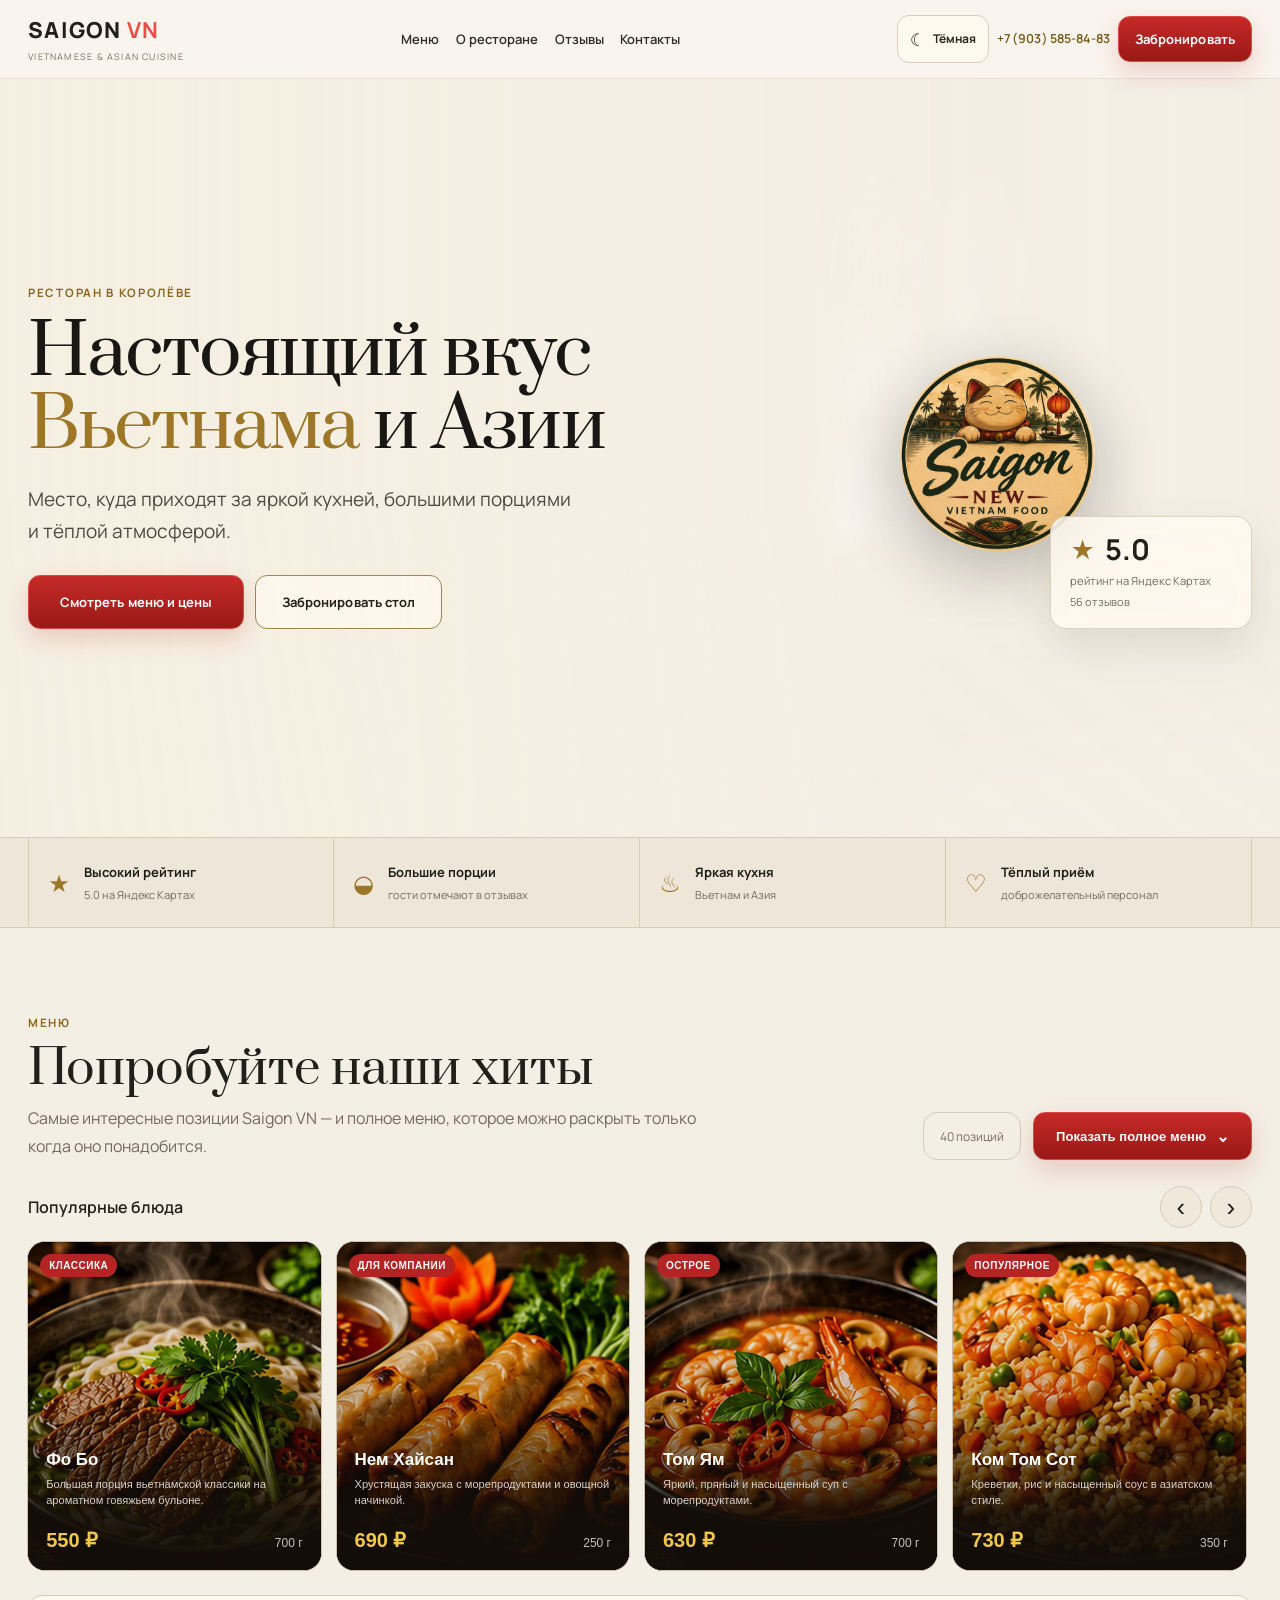
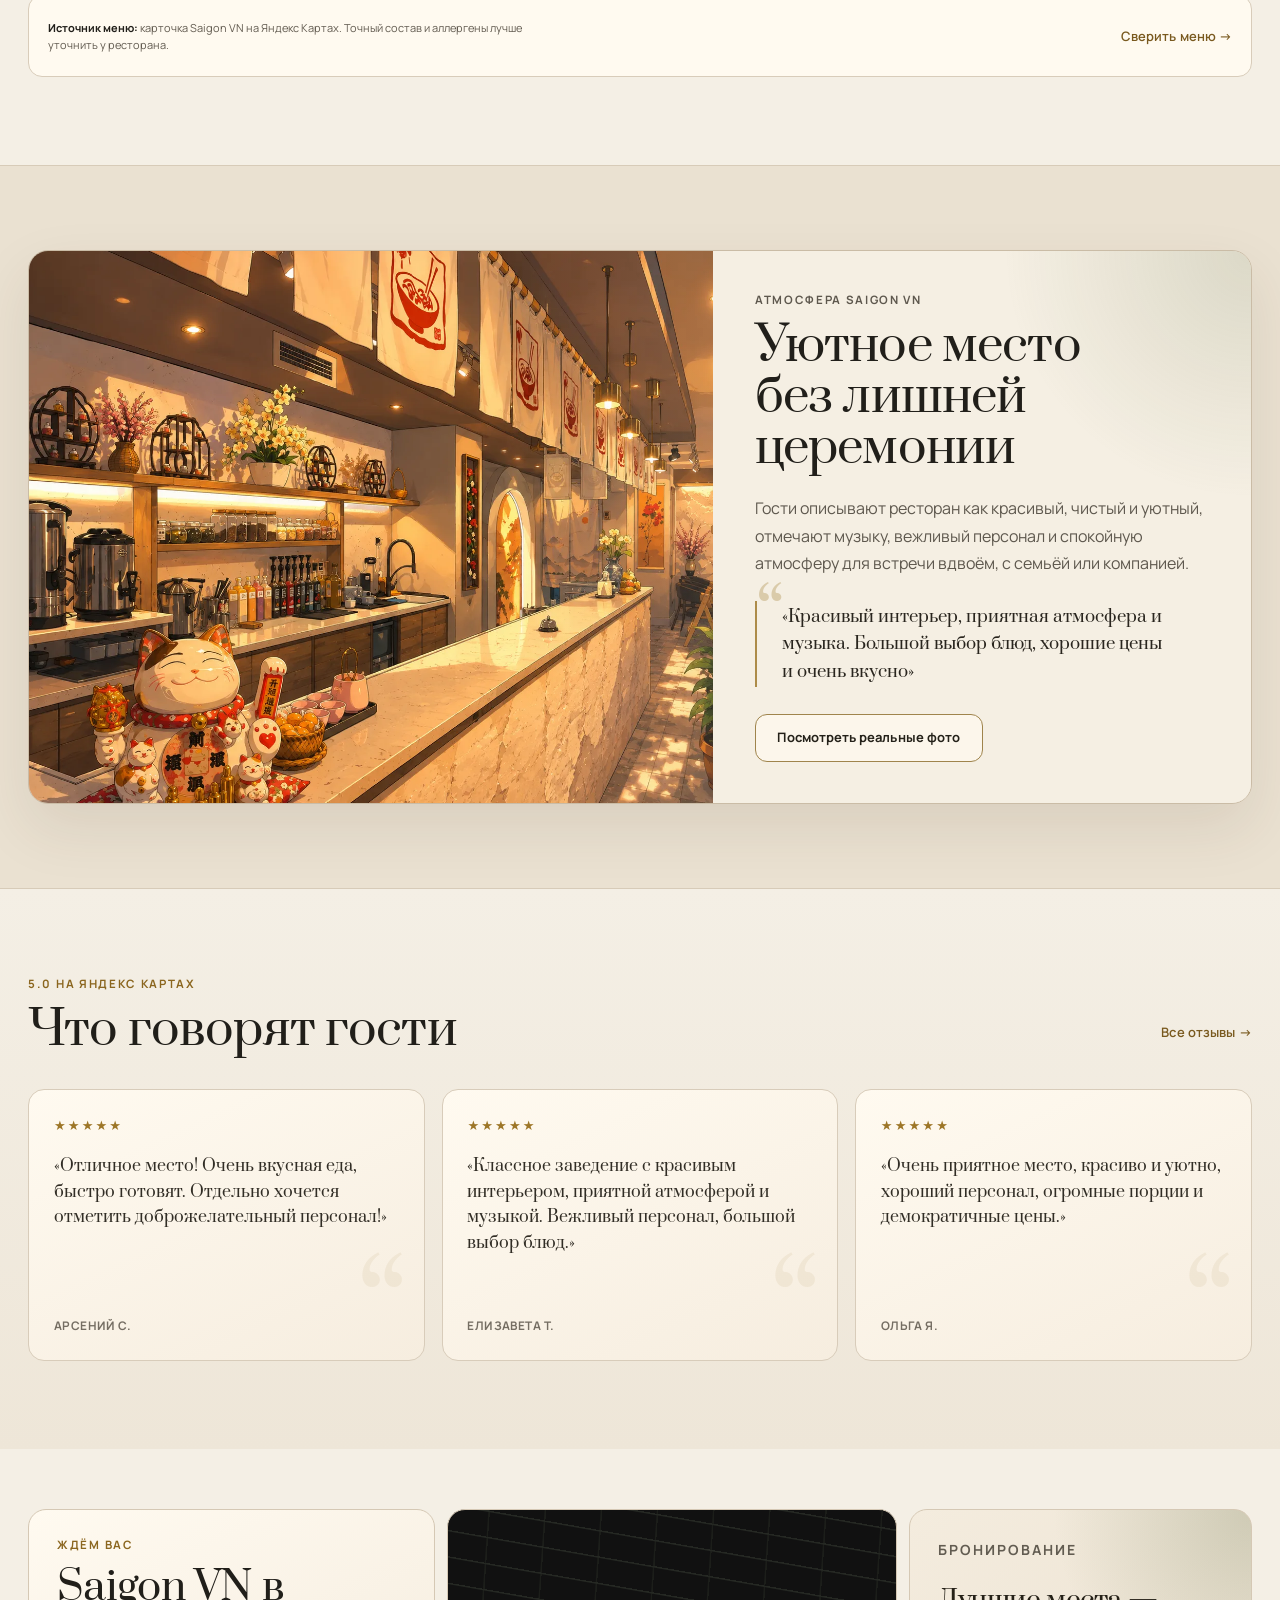
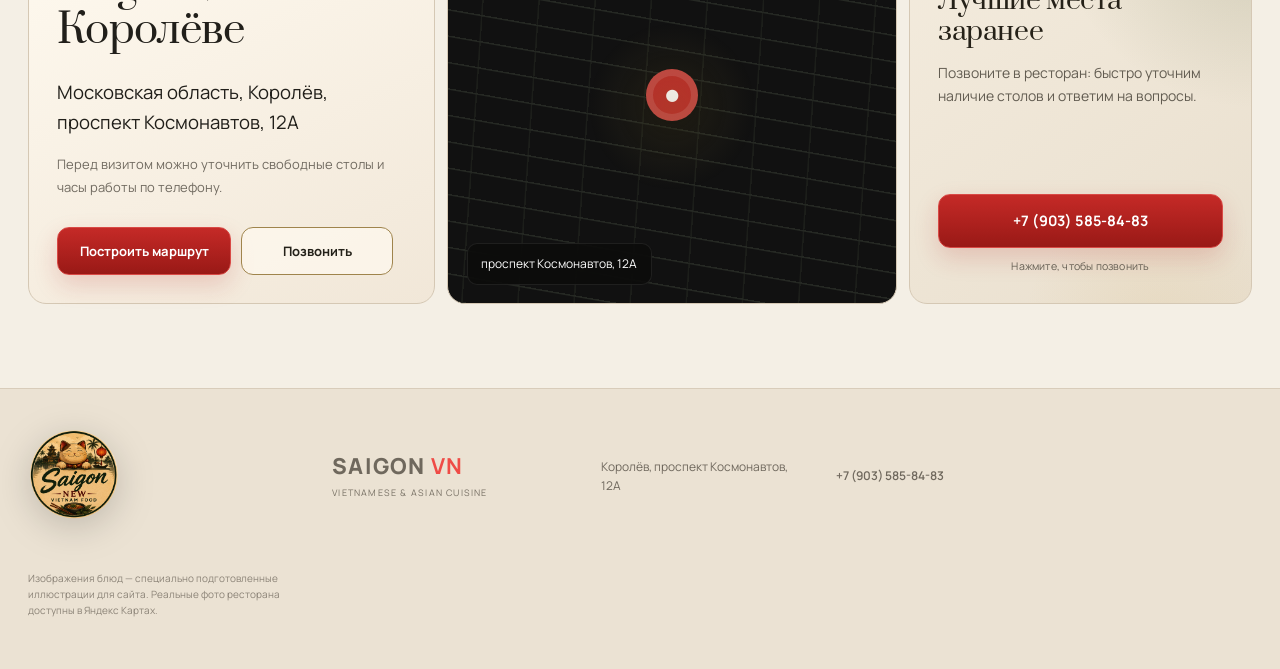
==== commit 3d137e02: "Fix SAIGON logo and favicons" ====
--- a/index.html
+++ b/index.html
@@ -11,8 +11,10 @@
   <meta property="og:description" content="Вьетнамская и азиатская кухня, актуальное меню и цены, большие порции и уютная атмосфера.">
   <meta property="og:type" content="restaurant">
   <meta property="og:locale" content="ru_RU">
-  <link rel="icon" type="image/svg+xml" href="assets/branding/favicon.svg">
-  <link rel="shortcut icon" href="assets/branding/favicon.svg">
+  <link rel="icon" type="image/png" sizes="32x32" href="assets/branding/favicon-32x32.png">
+  <link rel="icon" type="image/png" sizes="16x16" href="assets/branding/favicon-16x16.png">
+  <link rel="shortcut icon" href="favicon.ico">
+  <link rel="apple-touch-icon" sizes="180x180" href="apple-touch-icon.png">
   <title>Saigon VN — меню и ресторан вьетнамской кухни в Королёве</title>
   <script>try{const s=localStorage.getItem('saigon-theme');const t=s||(matchMedia('(prefers-color-scheme: light)').matches?'light':'dark');document.documentElement.dataset.theme=t;document.documentElement.style.colorScheme=t;document.querySelectorAll('meta[name="theme-color"]').forEach(m=>m.content=t==='light'?'#f4efe5':'#0b0b09')}catch(e){document.documentElement.dataset.theme='dark';document.documentElement.style.colorScheme='dark'}</script>
   <link rel="preconnect" href="https://images.unsplash.com">
@@ -40,15 +42,15 @@
   </div>
 </header>
 <main id="main">
-<section class="hero" aria-labelledby="hero-title"><div class="hero-photo" role="img" aria-label="Вьетнамский суп фо с зеленью"></div><div class="hero-shade"></div><div class="shell hero-grid"><div class="hero-copy"><p class="eyebrow">Ресторан в Королёве</p><h1 id="hero-title">Настоящий вкус <em>Вьетнама</em> и Азии</h1><p class="lead">Место, куда приходят за яркой кухней, большими порциями и тёплой атмосферой.</p><div class="hero-actions"><a class="btn btn-primary btn-large" href="#menu">Смотреть меню и цены</a><a class="btn btn-ghost btn-large" href="tel:+79035858483">Забронировать стол</a></div></div><div class="hero-brand-mark" aria-hidden="true"><img src="assets/branding/saigon-logo.svg" alt=""></div><a class="rating-card" href="https://yandex.ru/maps/org/saygon/105448387404/" target="_blank" rel="noopener" aria-label="Открыть Saigon VN на Яндекс Картах"><span class="star">★</span><strong>5.0</strong><span>рейтинг на Яндекс Картах</span><small>56 отзывов</small></a></div></section>
+<section class="hero" aria-labelledby="hero-title"><div class="hero-photo" role="img" aria-label="Вьетнамский суп фо с зеленью"></div><div class="hero-shade"></div><div class="shell hero-grid"><div class="hero-copy"><p class="eyebrow">Ресторан в Королёве</p><h1 id="hero-title">Настоящий вкус <em>Вьетнама</em> и Азии</h1><p class="lead">Место, куда приходят за яркой кухней, большими порциями и тёплой атмосферой.</p><div class="hero-actions"><a class="btn btn-primary btn-large" href="#menu">Смотреть меню и цены</a><a class="btn btn-ghost btn-large" href="tel:+79035858483">Забронировать стол</a></div></div><div class="hero-brand-mark" aria-hidden="true"><img src="assets/branding/saigon-new-logo.png" alt=""></div><a class="rating-card" href="https://yandex.ru/maps/org/saygon/105448387404/" target="_blank" rel="noopener" aria-label="Открыть Saigon VN на Яндекс Картах"><span class="star">★</span><strong>5.0</strong><span>рейтинг на Яндекс Картах</span><small>56 отзывов</small></a></div></section>
 <section class="proof" aria-label="Почему гости выбирают Saigon VN"><div class="shell proof-grid"><div><span>★</span><p><strong>Высокий рейтинг</strong><small>5.0 на Яндекс Картах</small></p></div><div><span>◒</span><p><strong>Большие порции</strong><small>гости отмечают в отзывах</small></p></div><div><span>♨</span><p><strong>Яркая кухня</strong><small>Вьетнам и Азия</small></p></div><div><span>♡</span><p><strong>Тёплый приём</strong><small>доброжелательный персонал</small></p></div></div></section>
 <section class="section menu-section" id="menu" aria-labelledby="menu-title"><div class="shell"><div class="section-head"><div><p class="eyebrow">Актуальное меню</p><h2 id="menu-title">Выберите, что хочется сегодня</h2></div><a class="text-link" href="https://yandex.ru/maps/org/saygon/105448387404/menu/?ll=37.867304%2C55.917370&z=17" target="_blank" rel="noopener">Сверить на Яндекс Картах →</a></div><p class="section-intro">Позиции, цены и граммовки перенесены из актуального меню Saigon VN на Яндекс Картах.</p><div class="menu-catalog" data-menu-root></div></div></section>
 <section class="section atmosphere" id="about" aria-labelledby="about-title"><div class="shell atmosphere-grid"><div class="interior-photo" role="img" aria-label="Атмосфера ресторана с тёплым светом"></div><div class="atmosphere-copy"><p class="eyebrow">Атмосфера Saigon VN</p><h2 id="about-title">Уютное место без лишней церемонии</h2><p>Гости описывают ресторан как красивый, чистый и уютный, отмечают музыку, вежливый персонал и спокойную атмосферу для встречи вдвоём, с семьёй или компанией.</p><blockquote>«Красивый интерьер, приятная атмосфера и музыка. Большой выбор блюд, хорошие цены и очень вкусно»</blockquote><a class="btn btn-ghost" href="https://yandex.ru/maps/org/saygon/105448387404/gallery/?ll=37.867774%2C55.917381&photos%5Bbusiness%5D=105448387404&z=17.8" target="_blank" rel="noopener">Посмотреть реальные фото</a></div></div></section>
 <section class="section reviews" id="reviews" aria-labelledby="reviews-title"><div class="shell"><div class="section-head"><div><p class="eyebrow">5.0 на Яндекс Картах</p><h2 id="reviews-title">Что говорят гости</h2></div><a class="text-link" href="https://saigonvn.clients.site/#reviews" target="_blank" rel="noopener">Все отзывы →</a></div><div class="review-grid"><article><div class="stars" aria-label="5 из 5">★★★★★</div><p>«Отличное место! Очень вкусная еда, быстро готовят. Отдельно хочется отметить доброжелательный персонал!»</p><strong>Арсений С.</strong></article><article><div class="stars" aria-label="5 из 5">★★★★★</div><p>«Классное заведение с красивым интерьером, приятной атмосферой и музыкой. Вежливый персонал, большой выбор блюд.»</p><strong>Елизавета Т.</strong></article><article><div class="stars" aria-label="5 из 5">★★★★★</div><p>«Очень приятное место, красиво и уютно, хороший персонал, огромные порции и демократичные цены.»</p><strong>Ольга Я.</strong></article></div></div></section>
 <section class="section visit" id="contacts" aria-labelledby="visit-title"><div class="shell visit-grid"><div class="visit-copy"><p class="eyebrow">Ждём вас</p><h2 id="visit-title">Saigon VN в Королёве</h2><address>Московская область, Королёв,<br>проспект Космонавтов, 12А</address><p class="visit-note">Перед визитом можно уточнить свободные столы и часы работы по телефону.</p><div class="visit-actions"><a class="btn btn-primary" href="https://yandex.ru/maps/org/saygon/105448387404/" target="_blank" rel="noopener">Построить маршрут</a><a class="btn btn-ghost" href="tel:+79035858483">Позвонить</a></div></div><a class="map-card" href="https://yandex.ru/maps/org/saygon/105448387404/" target="_blank" rel="noopener" aria-label="Открыть ресторан на карте"><span class="map-lines"></span><span class="pin">●</span><span class="map-label">проспект Космонавтов, 12А</span></a><div class="booking-card"><p class="eyebrow">Бронирование</p><h3>Лучшие места — заранее</h3><p>Позвоните в ресторан: быстро уточним наличие столов и ответим на вопросы.</p><a class="btn btn-primary btn-block" href="tel:+79035858483">+7 (903) 585-84-83</a><small>Нажмите, чтобы позвонить</small></div></div></section>
 </main>
-<footer class="footer"><div class="shell footer-grid"><div class="footer-logo"><img src="assets/branding/saigon-logo.svg" alt="Saigon New Vietnam Food"></div><div class="brand"><span class="brand-main">SAIGON <b>VN</b></span><span class="brand-sub">VIETNAMESE & ASIAN CUISINE</span></div><p>Королёв, проспект Космонавтов, 12А</p><a href="tel:+79035858483">+7 (903) 585-84-83</a><p class="credits">Изображения блюд — специально подготовленные иллюстрации для сайта. Реальные фото ресторана доступны в Яндекс Картах.</p></div></footer>
+<footer class="footer"><div class="shell footer-grid"><div class="footer-logo"><img src="assets/branding/saigon-new-logo.png" alt="Saigon New Vietnam Food"></div><div class="brand"><span class="brand-main">SAIGON <b>VN</b></span><span class="brand-sub">VIETNAMESE & ASIAN CUISINE</span></div><p>Королёв, проспект Космонавтов, 12А</p><a href="tel:+79035858483">+7 (903) 585-84-83</a><p class="credits">Изображения блюд — специально подготовленные иллюстрации для сайта. Реальные фото ресторана доступны в Яндекс Картах.</p></div></footer>
 <div class="mobile-actions" aria-label="Быстрые действия"><a href="#menu">Меню</a><a class="primary" href="tel:+79035858483">Позвонить</a><a href="https://yandex.ru/maps/org/saygon/105448387404/" target="_blank" rel="noopener">Маршрут</a></div>
 <script src="app.js" defer></script>
 <script src="menu.js" defer></script>
-</body></html>+</body></html>
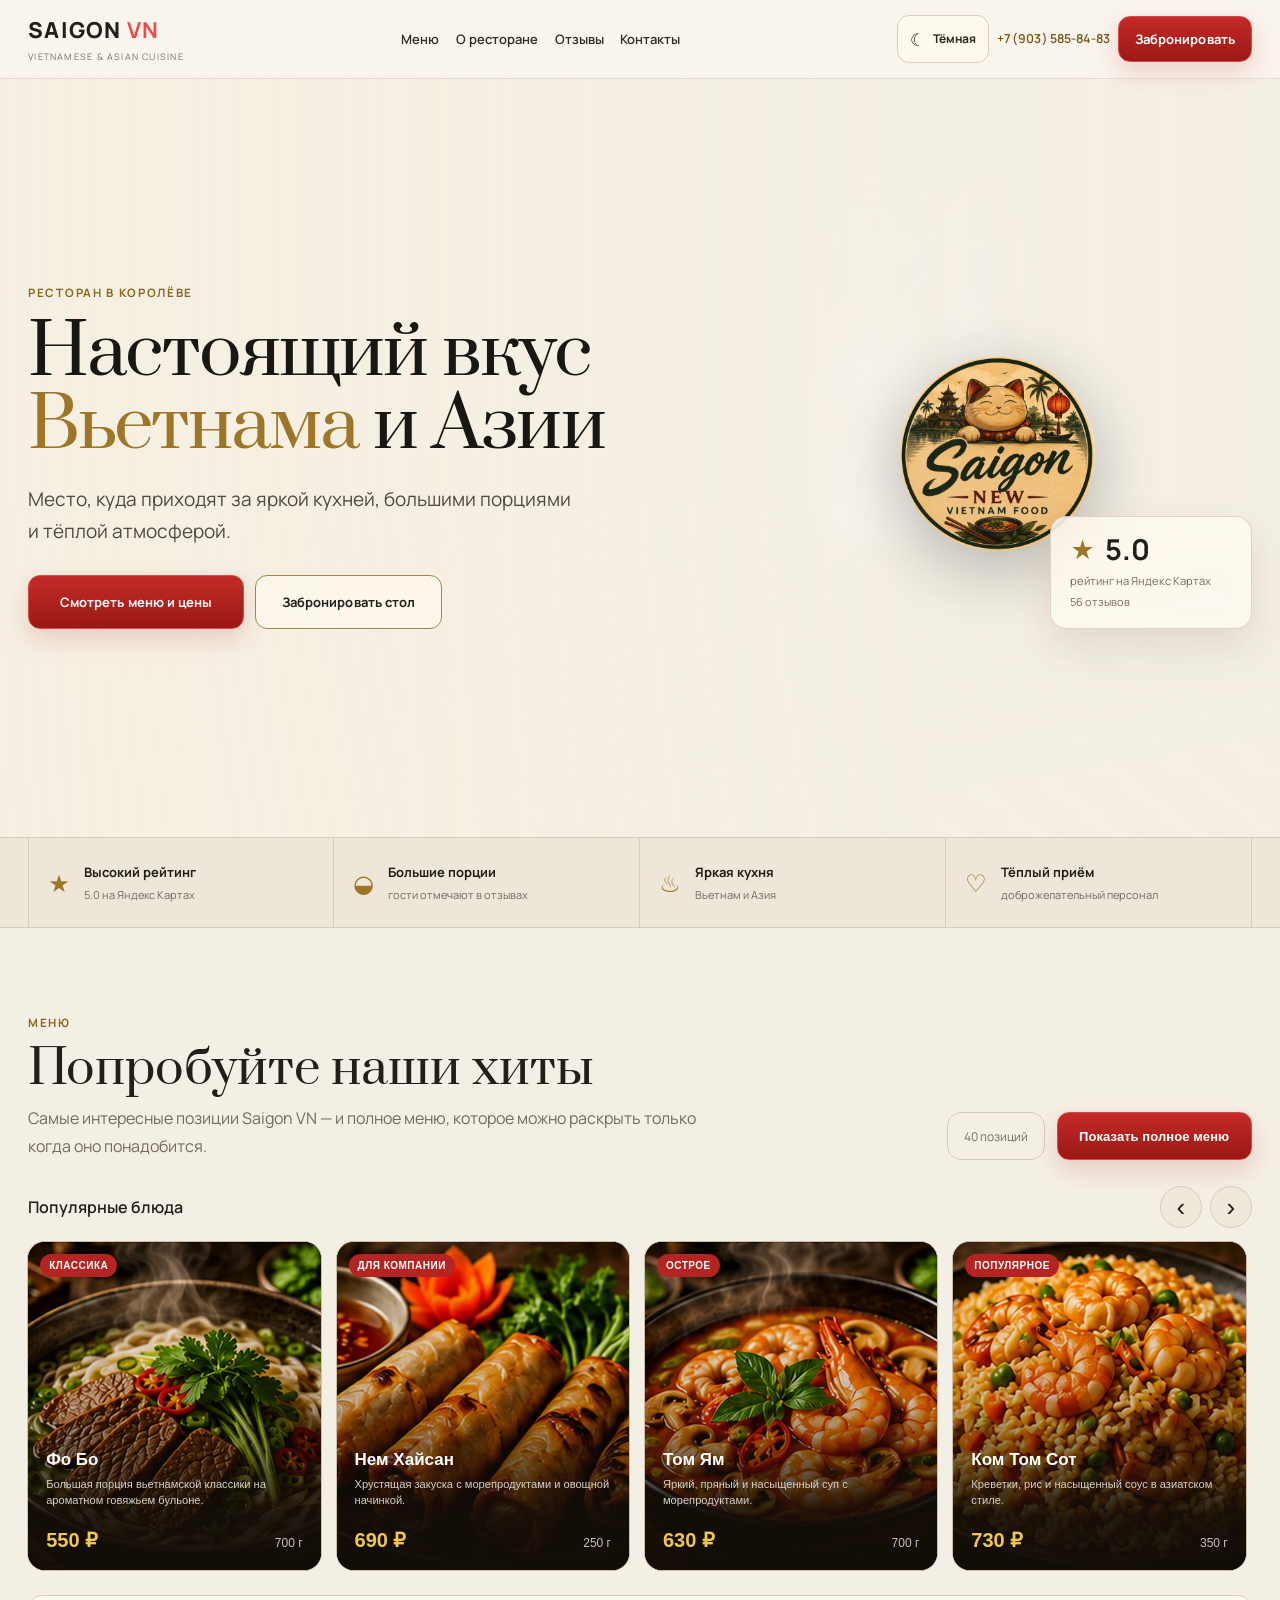
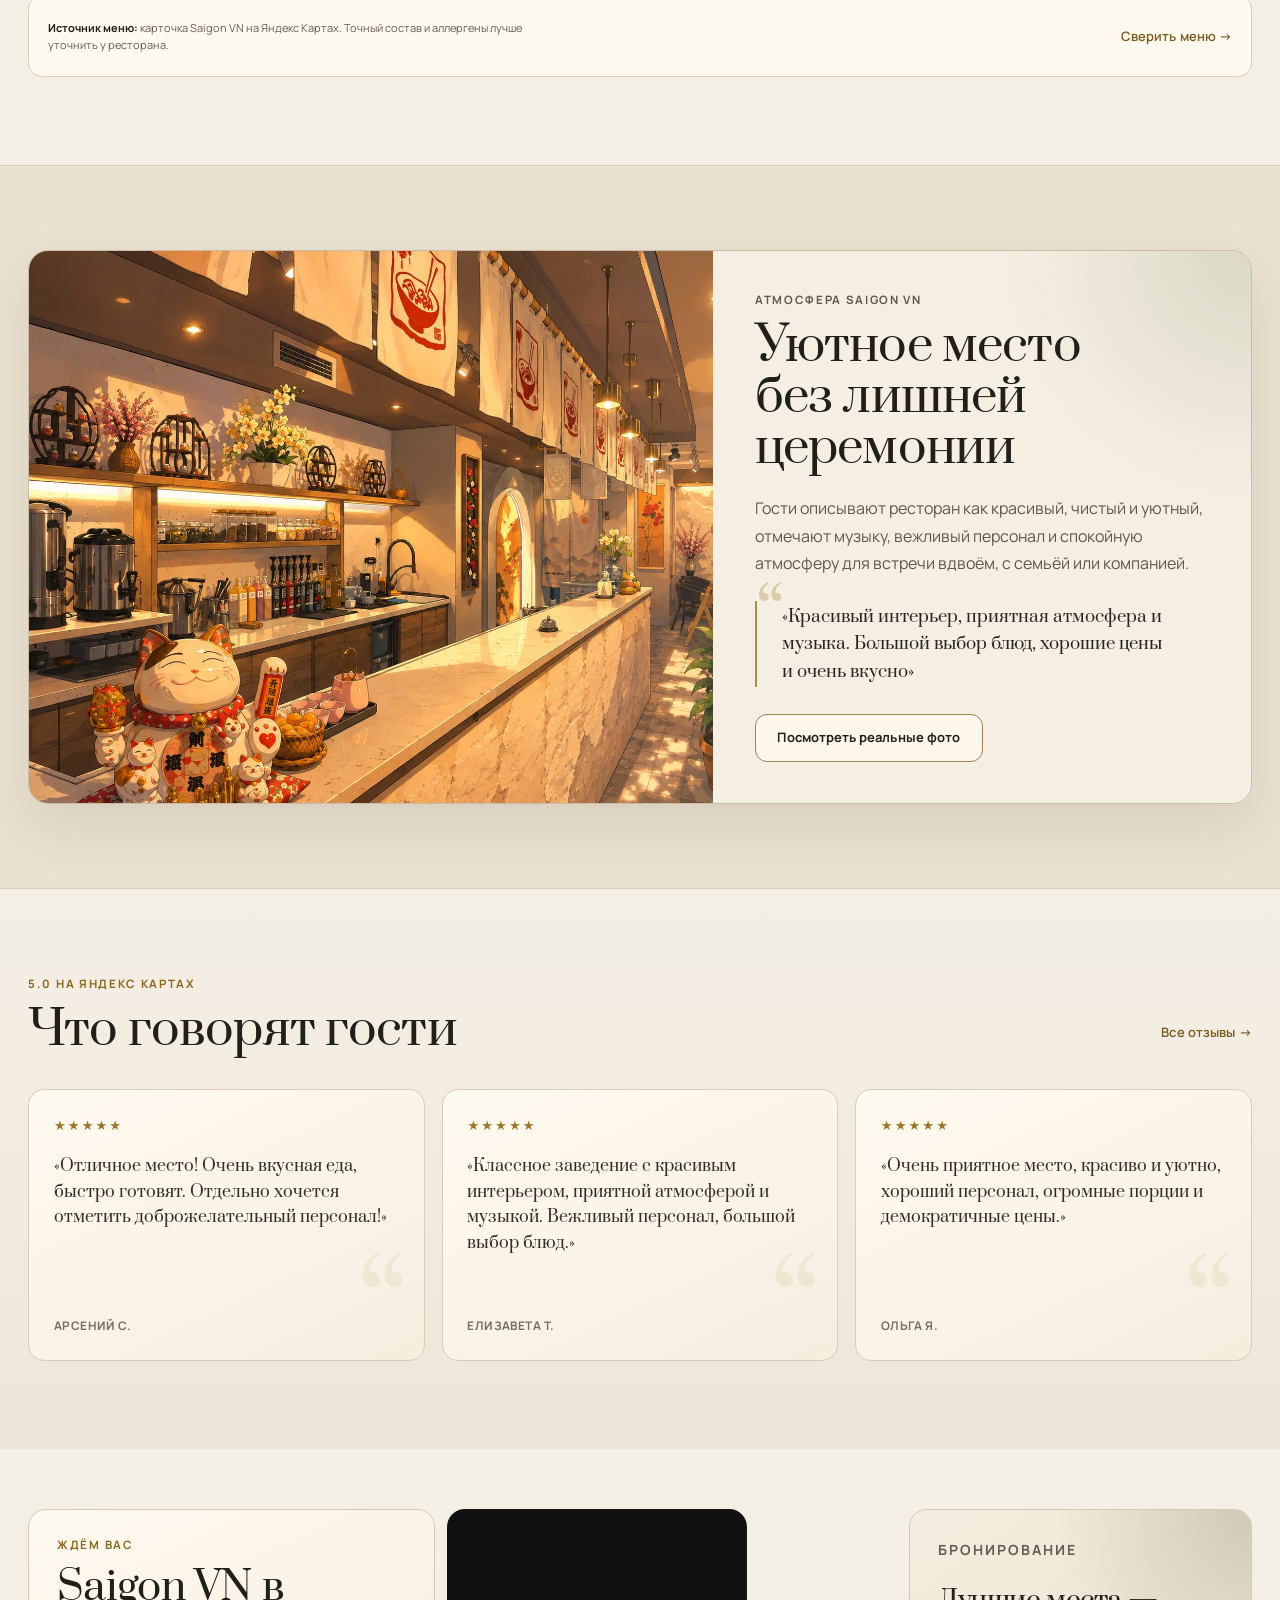
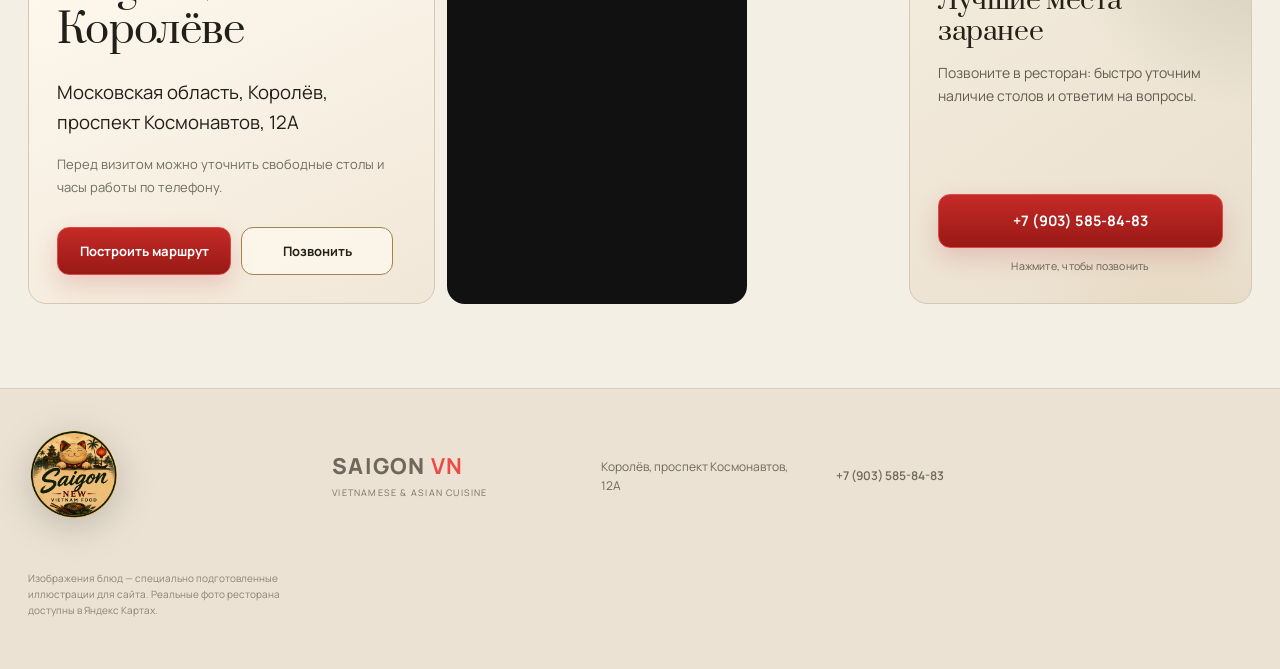
==== commit 28a85de0: "Embed real Yandex map in contacts section" ====
--- a/index.html
+++ b/index.html
@@ -47,7 +47,7 @@
 <section class="section menu-section" id="menu" aria-labelledby="menu-title"><div class="shell"><div class="section-head"><div><p class="eyebrow">Актуальное меню</p><h2 id="menu-title">Выберите, что хочется сегодня</h2></div><a class="text-link" href="https://yandex.ru/maps/org/saygon/105448387404/menu/?ll=37.867304%2C55.917370&z=17" target="_blank" rel="noopener">Сверить на Яндекс Картах →</a></div><p class="section-intro">Позиции, цены и граммовки перенесены из актуального меню Saigon VN на Яндекс Картах.</p><div class="menu-catalog" data-menu-root></div></div></section>
 <section class="section atmosphere" id="about" aria-labelledby="about-title"><div class="shell atmosphere-grid"><div class="interior-photo" role="img" aria-label="Атмосфера ресторана с тёплым светом"></div><div class="atmosphere-copy"><p class="eyebrow">Атмосфера Saigon VN</p><h2 id="about-title">Уютное место без лишней церемонии</h2><p>Гости описывают ресторан как красивый, чистый и уютный, отмечают музыку, вежливый персонал и спокойную атмосферу для встречи вдвоём, с семьёй или компанией.</p><blockquote>«Красивый интерьер, приятная атмосфера и музыка. Большой выбор блюд, хорошие цены и очень вкусно»</blockquote><a class="btn btn-ghost" href="https://yandex.ru/maps/org/saygon/105448387404/gallery/?ll=37.867774%2C55.917381&photos%5Bbusiness%5D=105448387404&z=17.8" target="_blank" rel="noopener">Посмотреть реальные фото</a></div></div></section>
 <section class="section reviews" id="reviews" aria-labelledby="reviews-title"><div class="shell"><div class="section-head"><div><p class="eyebrow">5.0 на Яндекс Картах</p><h2 id="reviews-title">Что говорят гости</h2></div><a class="text-link" href="https://saigonvn.clients.site/#reviews" target="_blank" rel="noopener">Все отзывы →</a></div><div class="review-grid"><article><div class="stars" aria-label="5 из 5">★★★★★</div><p>«Отличное место! Очень вкусная еда, быстро готовят. Отдельно хочется отметить доброжелательный персонал!»</p><strong>Арсений С.</strong></article><article><div class="stars" aria-label="5 из 5">★★★★★</div><p>«Классное заведение с красивым интерьером, приятной атмосферой и музыкой. Вежливый персонал, большой выбор блюд.»</p><strong>Елизавета Т.</strong></article><article><div class="stars" aria-label="5 из 5">★★★★★</div><p>«Очень приятное место, красиво и уютно, хороший персонал, огромные порции и демократичные цены.»</p><strong>Ольга Я.</strong></article></div></div></section>
-<section class="section visit" id="contacts" aria-labelledby="visit-title"><div class="shell visit-grid"><div class="visit-copy"><p class="eyebrow">Ждём вас</p><h2 id="visit-title">Saigon VN в Королёве</h2><address>Московская область, Королёв,<br>проспект Космонавтов, 12А</address><p class="visit-note">Перед визитом можно уточнить свободные столы и часы работы по телефону.</p><div class="visit-actions"><a class="btn btn-primary" href="https://yandex.ru/maps/org/saygon/105448387404/" target="_blank" rel="noopener">Построить маршрут</a><a class="btn btn-ghost" href="tel:+79035858483">Позвонить</a></div></div><a class="map-card" href="https://yandex.ru/maps/org/saygon/105448387404/" target="_blank" rel="noopener" aria-label="Открыть ресторан на карте"><span class="map-lines"></span><span class="pin">●</span><span class="map-label">проспект Космонавтов, 12А</span></a><div class="booking-card"><p class="eyebrow">Бронирование</p><h3>Лучшие места — заранее</h3><p>Позвоните в ресторан: быстро уточним наличие столов и ответим на вопросы.</p><a class="btn btn-primary btn-block" href="tel:+79035858483">+7 (903) 585-84-83</a><small>Нажмите, чтобы позвонить</small></div></div></section>
+<section class="section visit" id="contacts" aria-labelledby="visit-title"><div class="shell visit-grid"><div class="visit-copy"><p class="eyebrow">Ждём вас</p><h2 id="visit-title">Saigon VN в Королёве</h2><address>Московская область, Королёв,<br>проспект Космонавтов, 12А</address><p class="visit-note">Перед визитом можно уточнить свободные столы и часы работы по телефону.</p><div class="visit-actions"><a class="btn btn-primary" href="https://yandex.ru/maps/org/saygon/105448387404/" target="_blank" rel="noopener">Построить маршрут</a><a class="btn btn-ghost" href="tel:+79035858483">Позвонить</a></div></div><iframe class="map-card" src="https://yandex.ru/map-widget/v1/?ll=37.867304%2C55.917370&mode=search&oid=105448387404&ol=biz&z=17" title="Saigon VN на Яндекс Картах" loading="lazy" allowfullscreen style="border:0"></iframe><div class="booking-card"><p class="eyebrow">Бронирование</p><h3>Лучшие места — заранее</h3><p>Позвоните в ресторан: быстро уточним наличие столов и ответим на вопросы.</p><a class="btn btn-primary btn-block" href="tel:+79035858483">+7 (903) 585-84-83</a><small>Нажмите, чтобы позвонить</small></div></div></section>
 </main>
 <footer class="footer"><div class="shell footer-grid"><div class="footer-logo"><img src="assets/branding/saigon-new-logo.png" alt="Saigon New Vietnam Food"></div><div class="brand"><span class="brand-main">SAIGON <b>VN</b></span><span class="brand-sub">VIETNAMESE & ASIAN CUISINE</span></div><p>Королёв, проспект Космонавтов, 12А</p><a href="tel:+79035858483">+7 (903) 585-84-83</a><p class="credits">Изображения блюд — специально подготовленные иллюстрации для сайта. Реальные фото ресторана доступны в Яндекс Картах.</p></div></footer>
 <div class="mobile-actions" aria-label="Быстрые действия"><a href="#menu">Меню</a><a class="primary" href="tel:+79035858483">Позвонить</a><a href="https://yandex.ru/maps/org/saygon/105448387404/" target="_blank" rel="noopener">Маршрут</a></div>
--- a/branding.css
+++ b/branding.css
@@ -1 +1 @@
-.hero-grid{position:relative}.hero-brand-mark{position:absolute;right:9.5rem;top:50%;transform:translateY(-50%);width:clamp(150px,16vw,230px);aspect-ratio:1;border-radius:50%;filter:drop-shadow(0 18px 35px rgba(0,0,0,.28));opacity:.96;pointer-events:none}.hero-brand-mark img{display:block;width:100%;height:100%;object-fit:contain}.footer-grid{align-items:center}.footer-logo{width:92px;flex:0 0 auto}.footer-logo img{display:block;width:100%;height:auto;filter:drop-shadow(0 8px 18px rgba(0,0,0,.18))}@media(max-width:1100px){.hero-brand-mark{right:3rem;width:170px}}@media(max-width:820px){.hero-brand-mark{position:static;transform:none;width:132px;margin:1.25rem 0 .25rem}.hero-grid{display:flex;flex-direction:column}.rating-card{align-self:flex-start}.footer-logo{width:76px}}@media(max-width:560px){.hero-brand-mark{width:108px}.footer-logo{width:64px}}+.hero-grid{position:relative}.hero-brand-mark{position:absolute;right:9.5rem;top:50%;transform:translateY(-50%);width:clamp(150px,16vw,230px);aspect-ratio:1;border-radius:50%;filter:drop-shadow(0 18px 35px rgba(0,0,0,.28));opacity:.96;pointer-events:none}.hero-brand-mark img{display:block;width:100%;height:100%;object-fit:contain}.footer-grid{align-items:center}.footer-logo{width:92px;flex:0 0 auto}.footer-logo img{display:block;width:100%;height:auto;filter:drop-shadow(0 8px 18px rgba(0,0,0,.18))}.menu-toggle-full>span[aria-hidden="true"]{display:none}@media(max-width:1100px){.hero-brand-mark{right:3rem;width:170px}}@media(max-width:820px){.hero-brand-mark{position:static;transform:none;width:132px;margin:1.25rem 0 .25rem}.hero-grid{display:flex;flex-direction:column}.rating-card{align-self:flex-start}.footer-logo{width:76px}}@media(max-width:560px){.hero-brand-mark{width:108px}.footer-logo{width:64px}}
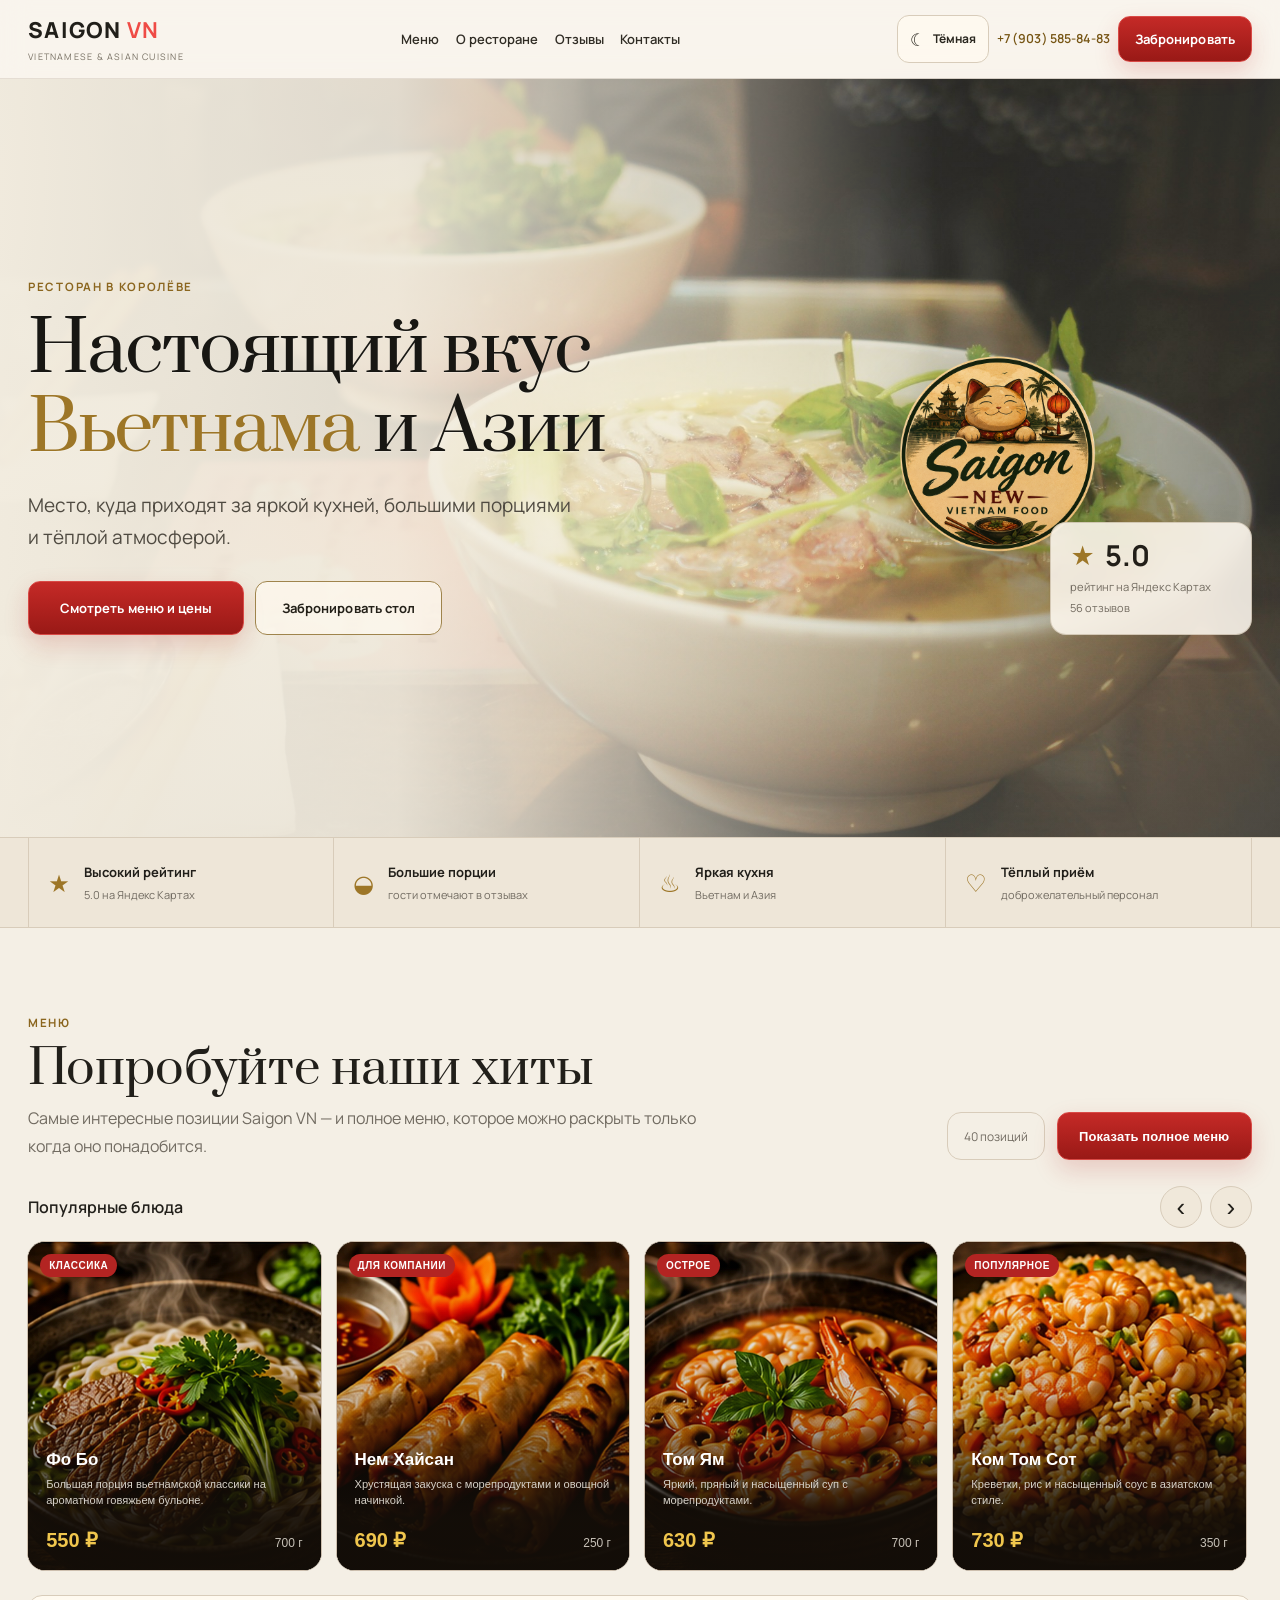
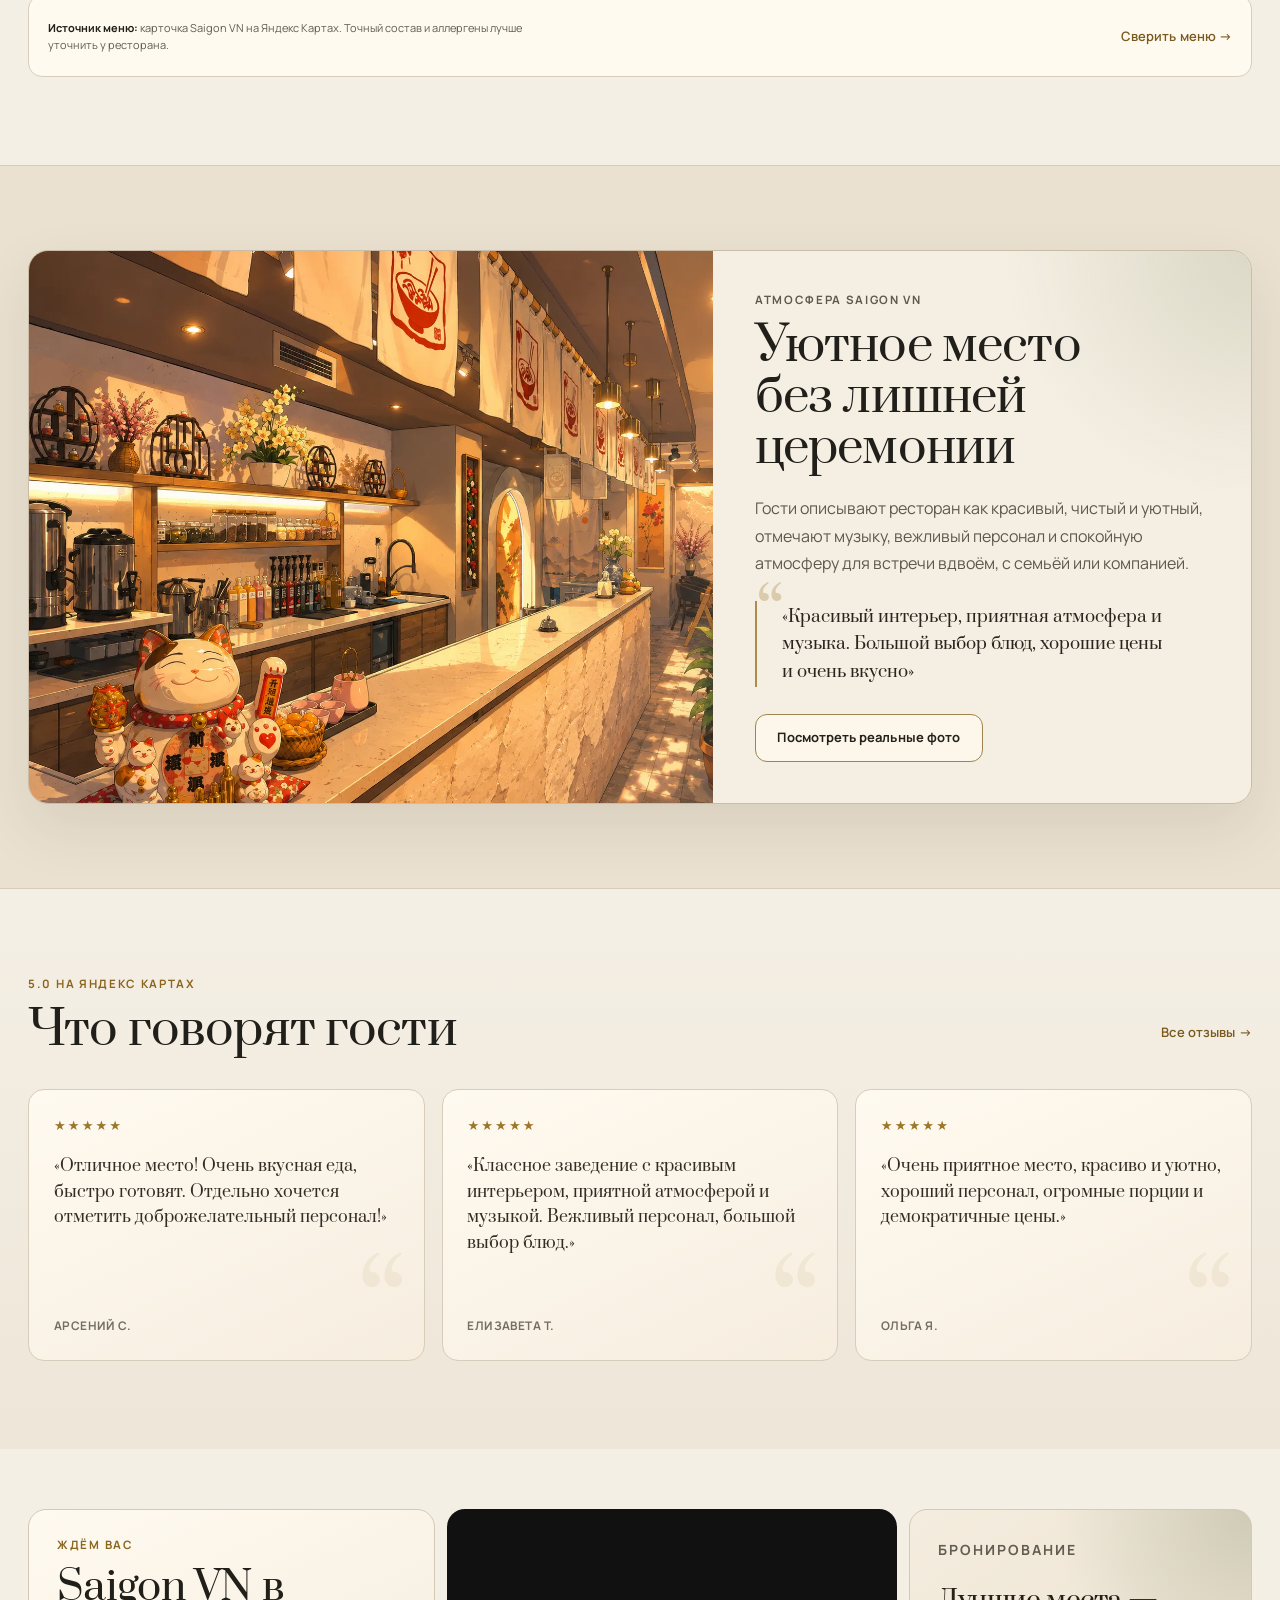
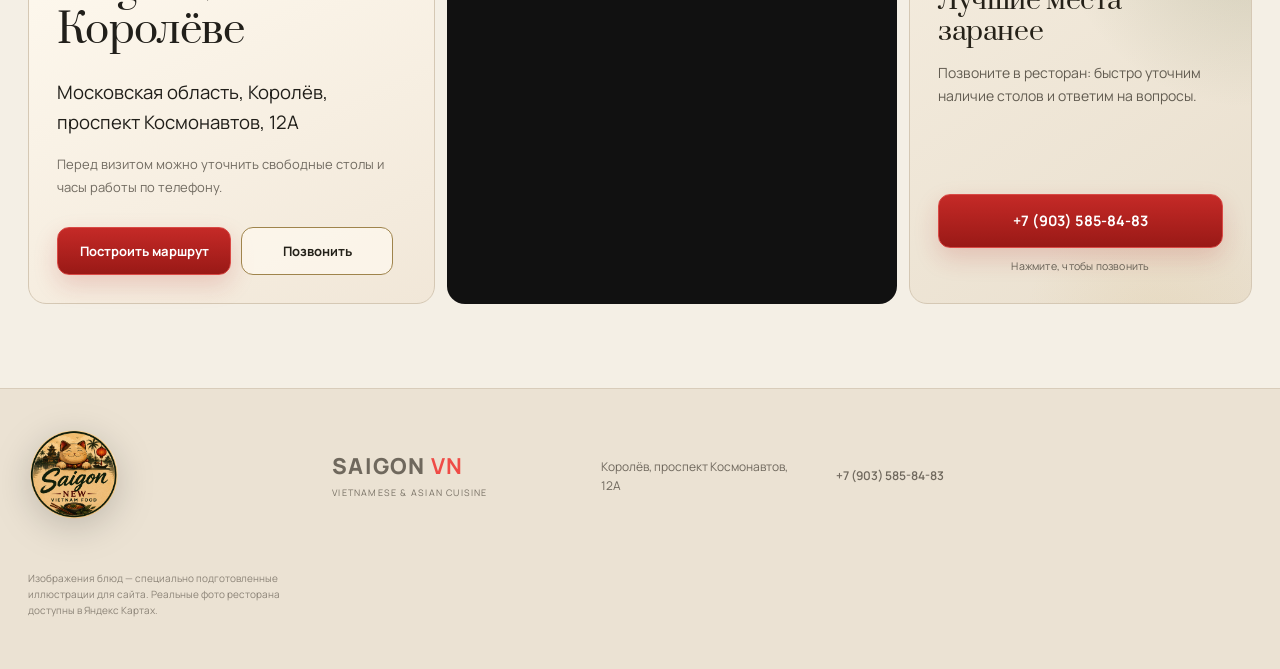
==== commit 0db5a4d2: "Store hero background locally" ====
--- a/index.html
+++ b/index.html
@@ -28,6 +28,7 @@
   <link rel="stylesheet" href="responsive.css">
   <link rel="stylesheet" href="header-qa.css">
   <link rel="stylesheet" href="branding.css">
+  <link rel="stylesheet" href="local-assets.css">
   <script type="application/ld+json">{"@context":"https://schema.org","@type":"Restaurant","name":"Saigon VN","telephone":"+7 903 585-84-83","servesCuisine":["Vietnamese","Asian"],"address":{"@type":"PostalAddress","streetAddress":"проспект Космонавтов, 12А","addressLocality":"Королёв","addressRegion":"Московская область","addressCountry":"RU"},"aggregateRating":{"@type":"AggregateRating","ratingValue":"5.0","reviewCount":"56"},"url":"https://benzilya.github.io/saigon-new/","hasMenu":"https://yandex.ru/maps/org/saygon/105448387404/menu/"}</script>
 </head>
 <body>
--- a/responsive.css
+++ b/responsive.css
@@ -26,10 +26,11 @@
 .review-grid article{padding:clamp(1.35rem,2.2vw,1.8rem);display:flex;flex-direction:column}
 .review-grid p{min-height:0;flex:1}
 
-/* Visit block keeps map useful instead of squeezing it into a narrow card. */
-.visit-grid{grid-template-columns:minmax(17rem,1fr) minmax(22rem,1.15fr) minmax(16rem,.85fr);gap:clamp(.75rem,1.2vw,1rem)}
+/* Visit block: wider live map on desktop. */
+.visit-grid{grid-template-columns:minmax(16rem,30fr) minmax(28rem,42fr) minmax(15rem,28fr);gap:clamp(.75rem,1.2vw,1rem)}
 .visit-copy,.map-card,.booking-card{min-height:clamp(20rem,29vw,23rem)}
 .visit-copy,.booking-card{padding:clamp(1.5rem,2.6vw,2.2rem)}
+.map-card{width:100%;display:block}
 .map-label{max-width:calc(100% - 2rem);left:1rem;bottom:1rem;overflow-wrap:anywhere}
 .footer-grid{grid-template-columns:minmax(11rem,1.2fr) minmax(12rem,1fr) minmax(10rem,1fr) minmax(16rem,2fr)}
 
@@ -240,4 +241,4 @@
 @media(max-width:360px){
   .header-inner{gap:.35rem}
   .mobile-theme-toggle,.menu-toggle{min-width:44px;width:44px}
-}
+}
--- a/local-assets.css
+++ b/local-assets.css
@@ -0,0 +1,3 @@
+.hero-photo {
+  background-image: url("assets/hero/pho-bo-hero.jpg");
+}
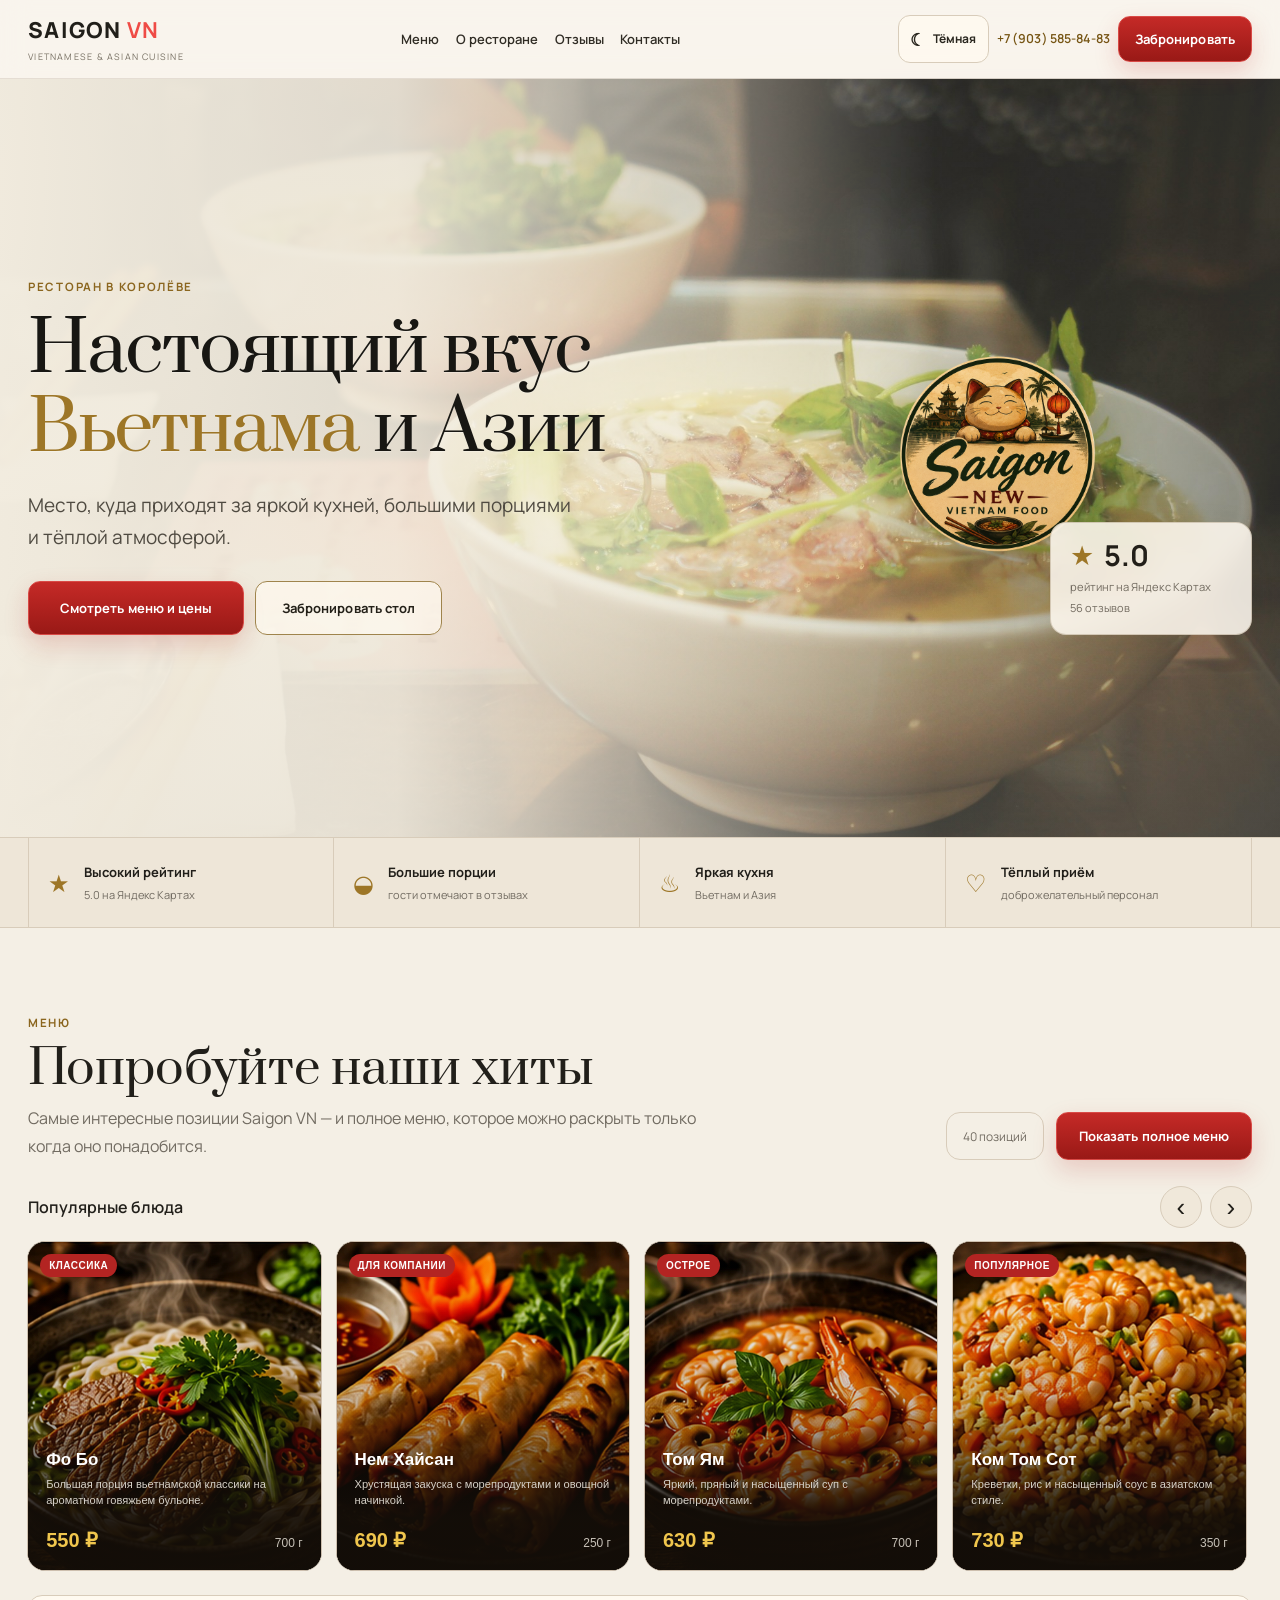
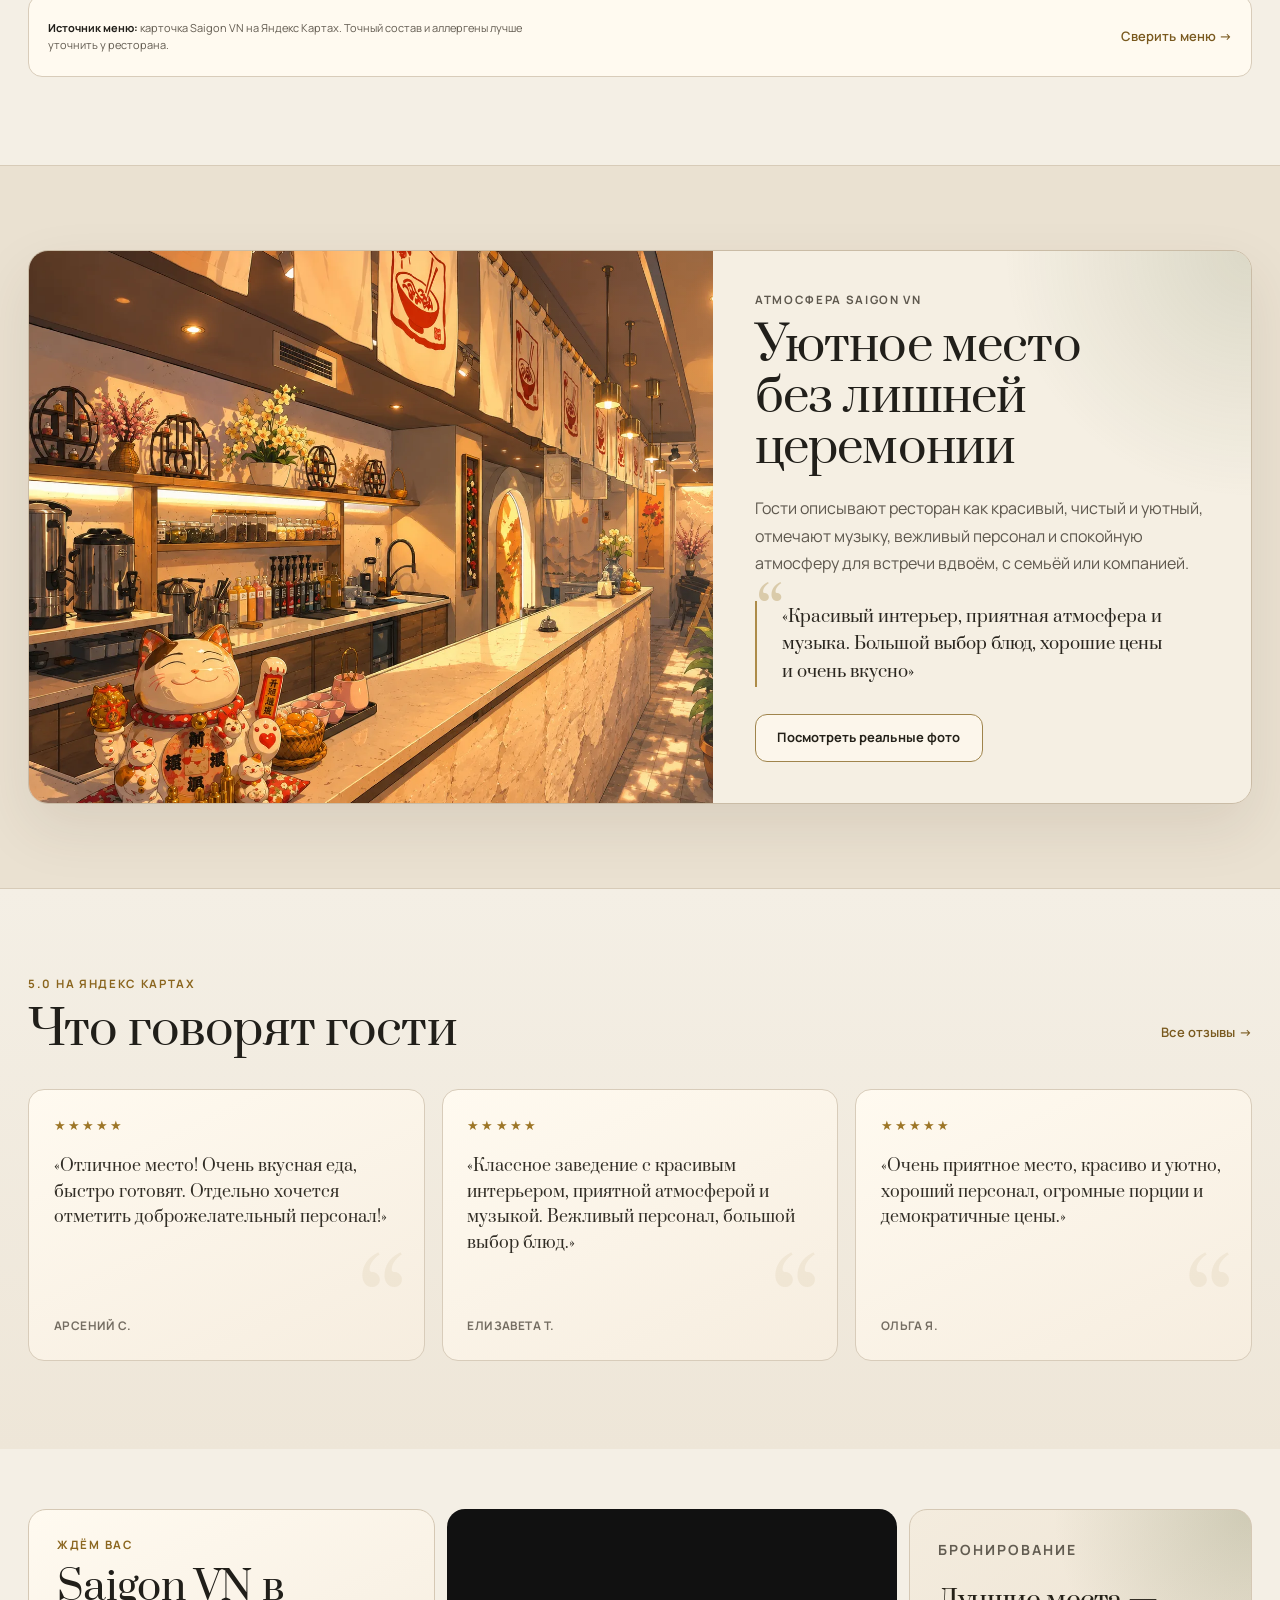
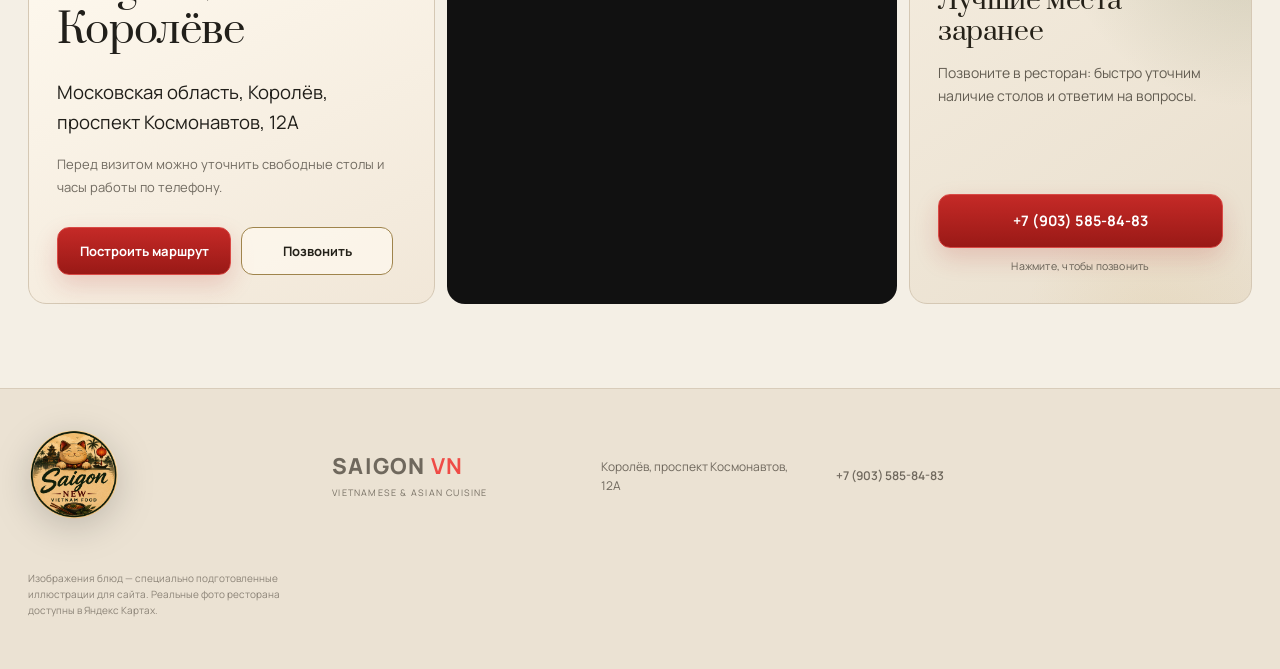
==== commit e250985a: "Remove unused Unsplash preconnect" ====
--- a/index.html
+++ b/index.html
@@ -17,7 +17,6 @@
   <link rel="apple-touch-icon" sizes="180x180" href="apple-touch-icon.png">
   <title>Saigon VN — меню и ресторан вьетнамской кухни в Королёве</title>
   <script>try{const s=localStorage.getItem('saigon-theme');const t=s||(matchMedia('(prefers-color-scheme: light)').matches?'light':'dark');document.documentElement.dataset.theme=t;document.documentElement.style.colorScheme=t;document.querySelectorAll('meta[name="theme-color"]').forEach(m=>m.content=t==='light'?'#f4efe5':'#0b0b09')}catch(e){document.documentElement.dataset.theme='dark';document.documentElement.style.colorScheme='dark'}</script>
-  <link rel="preconnect" href="https://images.unsplash.com">
   <link rel="preconnect" href="https://fonts.googleapis.com">
   <link rel="preconnect" href="https://fonts.gstatic.com" crossorigin>
   <link href="https://fonts.googleapis.com/css2?family=Manrope:wght@400;500;600;700&family=Prata&display=swap" rel="stylesheet">
--- a/styles.css
+++ b/styles.css
@@ -1,9 +1,9 @@
 @import url('https://fonts.googleapis.com/css2?family=Manrope:wght@400;500;600;700&family=Prata&display=swap');
 :root{--bg:#0b0b09;--surface:#11120f;--surface-2:#171913;--line:#2a2d25;--text:#f5f1e8;--muted:#b7b2a7;--gold:#caa24b;--red:#b32422;--olive:#58623a;--max:1240px;--radius:22px;--shadow:0 24px 60px rgba(0,0,0,.28);--space-1:clamp(.5rem,.45rem + .2vw,.75rem);--space-2:clamp(.75rem,.65rem + .35vw,1rem);--space-3:clamp(1rem,.8rem + .7vw,1.5rem);--space-4:clamp(1.5rem,1.1rem + 1.2vw,2.25rem);--space-5:clamp(2rem,1.35rem + 2vw,3.5rem);--section-y:clamp(4rem,3rem + 4vw,6rem);--shell-gutter:clamp(.875rem,.55rem + 1.4vw,1.5rem);--header-h:78px;--touch:48px;--fs-body:clamp(.9375rem,.9rem + .18vw,1rem);--fs-lead:clamp(1rem,.92rem + .35vw,1.125rem);--fs-h1:clamp(2.35rem,1.75rem + 3.6vw,4.875rem);--fs-h2:clamp(2rem,1.55rem + 2.3vw,3.375rem);--safe-top:env(safe-area-inset-top,0px);--safe-right:env(safe-area-inset-right,0px);--safe-bottom:env(safe-area-inset-bottom,0px);--safe-left:env(safe-area-inset-left,0px)}
 *{box-sizing:border-box}html{scroll-behavior:smooth;scroll-padding-top:calc(var(--header-h) + 12px)}body{margin:0;background:radial-gradient(circle at 80% 10%,rgba(88,98,58,.13),transparent 28%),var(--bg);color:var(--text);font-family:Manrope,system-ui,sans-serif;font-size:var(--fs-body);line-height:1.55;overflow-x:hidden}body.nav-locked{position:fixed;inset:0;width:100%;overflow:hidden}img{max-width:100%;display:block}a{color:inherit;text-decoration:none}button,a{-webkit-tap-highlight-color:transparent}.shell{width:min(calc(100% - (var(--shell-gutter)*2)),var(--max));margin:auto}.skip-link{position:absolute;left:-9999px;top:calc(10px + var(--safe-top));background:#fff;color:#000;padding:10px 14px;z-index:99}.skip-link:focus{left:max(10px,var(--safe-left))}.site-header{position:sticky;top:0;z-index:50;background:rgba(11,11,9,.88);backdrop-filter:blur(16px);border-bottom:1px solid rgba(255,255,255,.08);padding-left:var(--safe-left);padding-right:var(--safe-right)}.site-header.scrolled{box-shadow:0 8px 30px rgba(0,0,0,.22)}.header-inner{height:var(--header-h);display:grid;grid-template-columns:auto 1fr auto;align-items:center;gap:30px}.brand{display:inline-flex;flex-direction:column;gap:2px}.brand-main{font-weight:800;letter-spacing:.04em;font-size:clamp(1.125rem,1rem + .55vw,1.375rem)}.brand-main b{color:#ef4b46}.brand-sub{font-size:9px;letter-spacing:.12em;color:var(--muted)}.nav{display:flex;justify-content:center;gap:28px;font-size:14px}.nav a,.phone-link{transition:.2s ease}.nav a:hover,.nav a:focus-visible,.phone-link:hover,.phone-link:focus-visible,.footer a:hover{color:#e7c66d}.header-actions{display:flex;align-items:center;gap:12px}.phone-link{font-size:13px;color:#e7c66d}.menu-toggle{display:none;background:none;border:0;min-width:var(--touch);min-height:var(--touch);color:#fff;cursor:pointer;border-radius:12px}.menu-toggle span{display:block;width:22px;height:1px;background:currentColor;margin:6px auto;transition:transform .2s ease,opacity .2s ease}.menu-toggle[aria-expanded="true"] span:first-child{transform:translateY(3.5px) rotate(45deg)}.menu-toggle[aria-expanded="true"] span:last-child{transform:translateY(-3.5px) rotate(-45deg)}.btn{display:inline-flex;align-items:center;justify-content:center;min-height:var(--touch);padding:0 20px;border-radius:12px;border:1px solid var(--line);font-weight:700;font-size:14px;transition:.2s ease;cursor:pointer}.btn:hover{transform:translateY(-1px)}.btn:active{transform:translateY(0)}.btn:focus-visible,.nav a:focus-visible,.text-link:focus-visible,.mobile-actions a:focus-visible,.menu-toggle:focus-visible,.rating-card:focus-visible,.map-card:focus-visible,.footer a:focus-visible{outline:2px solid #f3ca68;outline-offset:3px}.btn-primary{background:linear-gradient(180deg,#c52a27,#991916);border-color:#d94a46;box-shadow:0 10px 24px rgba(179,36,34,.18)}.btn-primary:hover{background:#d33430}.btn-ghost{background:rgba(255,255,255,.03);border-color:#80682f}.btn-large{min-height:52px;padding:0 24px}.btn-block{width:100%}
-.hero{position:relative;min-height:min(760px,calc(100svh - var(--header-h)));display:flex;align-items:center;border-bottom:1px solid var(--line);isolation:isolate}.hero-photo{position:absolute;inset:0;z-index:-3;background:url('https://images.unsplash.com/photo-1677837914128-2367031a11e7?auto=format&fit=crop&fm=jpg&q=72&w=1800') center/cover no-repeat}.hero-shade{position:absolute;inset:0;z-index:-2;background:linear-gradient(90deg,rgba(7,7,6,.96) 0%,rgba(7,7,6,.82) 36%,rgba(7,7,6,.28) 72%,rgba(7,7,6,.4) 100%),linear-gradient(0deg,rgba(7,7,6,.35),transparent)}.hero-grid{display:grid;grid-template-columns:minmax(0,650px) 1fr;align-items:end;gap:var(--space-5);padding:var(--space-5) 0}.hero-copy{max-width:650px}.eyebrow{color:#ddbd68;text-transform:uppercase;letter-spacing:.12em;font-size:12px;font-weight:700;margin:0 0 16px}.hero h1,.section h2{font-family:Prata,Georgia,serif;font-weight:400;line-height:1.08}.hero h1{font-size:var(--fs-h1);margin:0 0 22px;max-width:760px}.hero h1 em{color:#e1b451;font-style:normal}.lead{font-size:var(--fs-lead);color:#e0dbd1;max-width:560px;margin:0 0 30px}.hero-actions{display:flex;gap:12px;flex-wrap:wrap}.rating-card{justify-self:end;align-self:end;width:190px;padding:20px;border:1px solid rgba(255,255,255,.18);background:rgba(12,12,10,.74);backdrop-filter:blur(12px);border-radius:16px;display:grid;grid-template-columns:auto 1fr;gap:2px 10px;box-shadow:var(--shadow)}.rating-card .star{color:var(--gold);font-size:27px}.rating-card strong{font-size:27px}.rating-card span:nth-of-type(2),.rating-card small{grid-column:1/-1;color:var(--muted);font-size:11px}.rating-card:hover{border-color:#9b7c38}.proof{border-bottom:1px solid var(--line);background:#0e0f0c}.proof-grid{display:grid;grid-template-columns:repeat(4,1fr)}.proof-grid>div{display:flex;gap:14px;align-items:center;padding:24px 28px;border-right:1px solid var(--line)}.proof-grid>div:first-child{border-left:1px solid var(--line)}.proof-grid>div>span{font-size:24px;color:var(--gold)}.proof p{margin:0}.proof strong,.proof small{display:block}.proof strong{font-size:13px}.proof small{font-size:11px;color:var(--muted);margin-top:3px}
-.section{padding:var(--section-y) 0}.section-head{display:flex;align-items:end;justify-content:space-between;gap:20px;margin-bottom:24px}.section h2{font-size:var(--fs-h2);margin:0}.section-intro{max-width:760px;color:var(--muted);margin:0 0 34px}.text-link{font-size:13px;color:#dfc26e;white-space:nowrap}.dish-grid{display:grid;grid-template-columns:repeat(4,1fr);gap:14px}.dish-card{min-height:410px;border:1px solid var(--line);border-radius:18px;overflow:hidden;position:relative;background:#151612;background-size:cover;background-position:center;isolation:isolate}.dish-card:before{content:"";position:absolute;inset:0;background:linear-gradient(0deg,rgba(5,5,4,.97) 0,rgba(5,5,4,.3) 58%,rgba(5,5,4,.08));z-index:-1}.dish-photo-pho{background-image:url('https://images.unsplash.com/photo-1677837914128-2367031a11e7?auto=format&fit=crop&fm=jpg&q=65&w=900')}.dish-photo-bun{background-image:url('https://images.unsplash.com/photo-1742893368398-128bded9c656?auto=format&fit=crop&fm=jpg&q=65&w=900')}.dish-photo-rolls{background-image:url('https://images.unsplash.com/photo-1772004839635-77804fbc7729?auto=format&fit=crop&fm=jpg&q=65&w=900')}.dish-typographic{background:radial-gradient(circle at 80% 15%,rgba(179,36,34,.45),transparent 28%),linear-gradient(145deg,#252416,#12120e 65%)}.dish-typographic:after{content:"SAIGON";position:absolute;right:-14px;top:48px;font-family:Prata,serif;font-size:62px;letter-spacing:.08em;color:rgba(255,255,255,.04);transform:rotate(90deg)}.dish-info{position:absolute;left:0;right:0;bottom:0;padding:22px}.dish-info span{color:#d7b45c;text-transform:uppercase;letter-spacing:.1em;font-size:10px}.dish-info h3{font-size:23px;margin:5px 0 6px}.dish-info p{margin:0;color:#c5c0b6;font-size:13px}.menu-cta{margin-top:18px;border:1px solid var(--line);border-radius:18px;padding:22px 24px;display:flex;align-items:center;justify-content:space-between;gap:20px;background:linear-gradient(90deg,#151712,#10110e)}.menu-cta h3,.menu-cta p{margin:0}.menu-cta p{color:var(--muted);font-size:13px;margin-top:4px}
-.atmosphere{background:#0e0f0c;border-block:1px solid var(--line)}.atmosphere-grid{display:grid;grid-template-columns:1.1fr .9fr;min-height:510px;border:1px solid var(--line);border-radius:24px;overflow:hidden}.interior-photo{min-height:500px;background:linear-gradient(0deg,rgba(4,4,3,.38),rgba(4,4,3,.02)),url('https://images.unsplash.com/photo-1771830917139-44747ab1ec22?auto=format&fit=crop&fm=jpg&q=70&w=1400') center/cover no-repeat}.atmosphere-copy{padding:clamp(34px,5vw,70px);display:flex;flex-direction:column;justify-content:center;background:radial-gradient(circle at 100% 0,rgba(88,98,58,.26),transparent 30%),#151712}.atmosphere-copy p{color:#cbc6bb}.atmosphere-copy blockquote{margin:18px 0 28px;padding-left:20px;border-left:2px solid var(--gold);font-family:Prata,serif;font-size:clamp(1.05rem,.98rem + .3vw,1.2rem);color:#f0e9da}.atmosphere-copy .btn{align-self:flex-start}.reviews{background:linear-gradient(180deg,#0b0b09,#0d0e0b)}.review-grid{display:grid;grid-template-columns:repeat(3,1fr);gap:14px}.review-grid article{padding:28px;border:1px solid var(--line);border-radius:18px;background:#11120f}.stars{color:var(--gold);letter-spacing:.1em}.review-grid p{font-family:Prata,serif;font-size:clamp(1rem,.95rem + .28vw,1.125rem);line-height:1.55;color:#e7e1d6;min-height:140px}.review-grid strong{font-size:13px;color:#c0baae}
+.hero{position:relative;min-height:min(760px,calc(100svh - var(--header-h)));display:flex;align-items:center;border-bottom:1px solid var(--line);isolation:isolate}.hero-photo{position:absolute;inset:0;z-index:-3;background:url('assets/hero/pho-bo-hero.jpg') center/cover no-repeat}.hero-shade{position:absolute;inset:0;z-index:-2;background:linear-gradient(90deg,rgba(7,7,6,.96) 0%,rgba(7,7,6,.82) 36%,rgba(7,7,6,.28) 72%,rgba(7,7,6,.4) 100%),linear-gradient(0deg,rgba(7,7,6,.35),transparent)}.hero-grid{display:grid;grid-template-columns:minmax(0,650px) 1fr;align-items:end;gap:var(--space-5);padding:var(--space-5) 0}.hero-copy{max-width:650px}.eyebrow{color:#ddbd68;text-transform:uppercase;letter-spacing:.12em;font-size:12px;font-weight:700;margin:0 0 16px}.hero h1,.section h2{font-family:Prata,Georgia,serif;font-weight:400;line-height:1.08}.hero h1{font-size:var(--fs-h1);margin:0 0 22px;max-width:760px}.hero h1 em{color:#e1b451;font-style:normal}.lead{font-size:var(--fs-lead);color:#e0dbd1;max-width:560px;margin:0 0 30px}.hero-actions{display:flex;gap:12px;flex-wrap:wrap}.rating-card{justify-self:end;align-self:end;width:190px;padding:20px;border:1px solid rgba(255,255,255,.18);background:rgba(12,12,10,.74);backdrop-filter:blur(12px);border-radius:16px;display:grid;grid-template-columns:auto 1fr;gap:2px 10px;box-shadow:var(--shadow)}.rating-card .star{color:var(--gold);font-size:27px}.rating-card strong{font-size:27px}.rating-card span:nth-of-type(2),.rating-card small{grid-column:1/-1;color:var(--muted);font-size:11px}.rating-card:hover{border-color:#9b7c38}.proof{border-bottom:1px solid var(--line);background:#0e0f0c}.proof-grid{display:grid;grid-template-columns:repeat(4,1fr)}.proof-grid>div{display:flex;gap:14px;align-items:center;padding:24px 28px;border-right:1px solid var(--line)}.proof-grid>div:first-child{border-left:1px solid var(--line)}.proof-grid>div>span{font-size:24px;color:var(--gold)}.proof p{margin:0}.proof strong,.proof small{display:block}.proof strong{font-size:13px}.proof small{font-size:11px;color:var(--muted);margin-top:3px}
+.section{padding:var(--section-y) 0}.section-head{display:flex;align-items:end;justify-content:space-between;gap:20px;margin-bottom:24px}.section h2{font-size:var(--fs-h2);margin:0}.section-intro{max-width:760px;color:var(--muted);margin:0 0 34px}.text-link{font-size:13px;color:#dfc26e;white-space:nowrap}.dish-grid{display:grid;grid-template-columns:repeat(4,1fr);gap:14px}.dish-card{min-height:410px;border:1px solid var(--line);border-radius:18px;overflow:hidden;position:relative;background:#151612;background-size:cover;background-position:center;isolation:isolate}.dish-card:before{content:"";position:absolute;inset:0;background:linear-gradient(0deg,rgba(5,5,4,.97) 0,rgba(5,5,4,.3) 58%,rgba(5,5,4,.08));z-index:-1}.dish-photo-pho{background-image:url('assets/menu/pho-bo.webp')}.dish-photo-bun{background-image:url('assets/menu/bun-cha.webp')}.dish-photo-rolls{background-image:url('assets/menu/nem-haisan.webp')}.dish-typographic{background:radial-gradient(circle at 80% 15%,rgba(179,36,34,.45),transparent 28%),linear-gradient(145deg,#252416,#12120e 65%)}.dish-typographic:after{content:"SAIGON";position:absolute;right:-14px;top:48px;font-family:Prata,serif;font-size:62px;letter-spacing:.08em;color:rgba(255,255,255,.04);transform:rotate(90deg)}.dish-info{position:absolute;left:0;right:0;bottom:0;padding:22px}.dish-info span{color:#d7b45c;text-transform:uppercase;letter-spacing:.1em;font-size:10px}.dish-info h3{font-size:23px;margin:5px 0 6px}.dish-info p{margin:0;color:#c5c0b6;font-size:13px}.menu-cta{margin-top:18px;border:1px solid var(--line);border-radius:18px;padding:22px 24px;display:flex;align-items:center;justify-content:space-between;gap:20px;background:linear-gradient(90deg,#151712,#10110e)}.menu-cta h3,.menu-cta p{margin:0}.menu-cta p{color:var(--muted);font-size:13px;margin-top:4px}
+.atmosphere{background:#0e0f0c;border-block:1px solid var(--line)}.atmosphere-grid{display:grid;grid-template-columns:1.1fr .9fr;min-height:510px;border:1px solid var(--line);border-radius:24px;overflow:hidden}.interior-photo{min-height:500px;background:linear-gradient(0deg,rgba(4,4,3,.38),rgba(4,4,3,.02)),url('assets/interior/interior-dark.webp') center/cover no-repeat}.atmosphere-copy{padding:clamp(34px,5vw,70px);display:flex;flex-direction:column;justify-content:center;background:radial-gradient(circle at 100% 0,rgba(88,98,58,.26),transparent 30%),#151712}.atmosphere-copy p{color:#cbc6bb}.atmosphere-copy blockquote{margin:18px 0 28px;padding-left:20px;border-left:2px solid var(--gold);font-family:Prata,serif;font-size:clamp(1.05rem,.98rem + .3vw,1.2rem);color:#f0e9da}.atmosphere-copy .btn{align-self:flex-start}.reviews{background:linear-gradient(180deg,#0b0b09,#0d0e0b)}.review-grid{display:grid;grid-template-columns:repeat(3,1fr);gap:14px}.review-grid article{padding:28px;border:1px solid var(--line);border-radius:18px;background:#11120f}.stars{color:var(--gold);letter-spacing:.1em}.review-grid p{font-family:Prata,serif;font-size:clamp(1rem,.95rem + .28vw,1.125rem);line-height:1.55;color:#e7e1d6;min-height:140px}.review-grid strong{font-size:13px;color:#c0baae}
 .visit{padding-top:30px}.visit-grid{display:grid;grid-template-columns:1fr 1.15fr .85fr;gap:14px}.visit-copy,.map-card,.booking-card{border:1px solid var(--line);border-radius:20px;min-height:340px}.visit-copy,.booking-card{padding:34px}.visit-copy h2{font-size:clamp(2rem,1.6rem + 1.8vw,2.5rem)}.visit-copy address{font-style:normal;font-size:17px;margin:20px 0}.visit-note{font-size:13px;color:var(--muted)}.visit-actions{display:flex;gap:10px;margin-top:24px;flex-wrap:wrap}.map-card{position:relative;overflow:hidden;background:#111;color:#fff;isolation:isolate}.map-lines{position:absolute;inset:-20%;background:repeating-linear-gradient(18deg,transparent 0 24px,#252823 25px 26px),repeating-linear-gradient(102deg,transparent 0 54px,#1c1e1a 55px 56px);transform:rotate(-8deg);z-index:-1}.map-card:after{content:"";position:absolute;inset:0;background:radial-gradient(circle at center,rgba(126,110,53,.17),transparent 28%)}.pin{position:absolute;left:50%;top:47%;transform:translate(-50%,-50%);width:48px;height:48px;background:#bc2b28;border:7px solid rgba(255,255,255,.12);border-radius:50%;display:grid;place-items:center;color:#fff;box-shadow:0 8px 25px #000}.map-label{position:absolute;left:22px;bottom:20px;background:#0c0c0acc;padding:9px 12px;border-radius:10px;font-size:12px}.booking-card{background:radial-gradient(circle at 100% 0,rgba(88,98,58,.38),transparent 32%),#171912;display:flex;flex-direction:column;justify-content:center}.booking-card h3{font-size:26px;margin:0 0 10px}.booking-card p{color:var(--muted);font-size:14px}.booking-card small{text-align:center;color:#8f8b82;margin-top:9px}.footer{border-top:1px solid var(--line);padding:36px 0 calc(36px + var(--safe-bottom));color:#aaa59a}.footer-grid{display:grid;grid-template-columns:1.2fr 1fr 1fr 2fr;align-items:center;gap:24px;font-size:12px}.credits{font-size:10px;color:#76736c}.mobile-actions{display:none}
 @media(max-width:1200px){.header-inner{gap:20px}.nav{gap:20px}.header-actions .phone-link{display:none}.visit-grid{grid-template-columns:1fr 1fr}.booking-card{grid-column:1/-1;min-height:250px}.footer-grid{grid-template-columns:1fr 1fr}.hero-grid{grid-template-columns:1fr auto}}
 @media(max-width:960px){:root{--header-h:72px}.header-actions{display:none}.menu-toggle{display:block}.header-inner{grid-template-columns:1fr auto}.nav{position:fixed;top:calc(var(--header-h) + var(--safe-top));left:var(--safe-left);right:var(--safe-right);max-height:calc(100dvh - var(--header-h) - var(--safe-top));overflow:auto;background:#0b0b09;border-bottom:1px solid var(--line);padding:14px max(24px,var(--shell-gutter)) calc(20px + var(--safe-bottom));display:flex;flex-direction:column;gap:2px;box-shadow:0 18px 40px rgba(0,0,0,.35);transform:translateY(-12px);opacity:0;visibility:hidden;pointer-events:none;transition:opacity .2s ease,transform .2s ease,visibility .2s}.nav.open{transform:none;opacity:1;visibility:visible;pointer-events:auto}.nav a{padding:0;min-height:var(--touch);display:flex;align-items:center}.hero{min-height:700px;align-items:end}.hero-photo{background-position:62% center}.hero-shade{background:linear-gradient(0deg,rgba(7,7,6,.98) 0,rgba(7,7,6,.8) 43%,rgba(7,7,6,.22) 100%)}.hero-grid{grid-template-columns:1fr;padding-top:clamp(12rem,35vw,16rem);padding-bottom:var(--space-5)}.rating-card{justify-self:start;width:auto;grid-template-columns:auto auto;align-items:center;padding:14px 16px}.rating-card span:nth-of-type(2),.rating-card small{display:none}.proof-grid{grid-template-columns:repeat(2,1fr)}.proof-grid>div:nth-child(odd){border-left:1px solid var(--line)}.atmosphere-grid{grid-template-columns:1fr}.interior-photo{min-height:420px}.review-grid{grid-template-columns:1fr}.review-grid p{min-height:auto}.visit-grid{grid-template-columns:1fr}.booking-card{grid-column:auto}.map-card{min-height:300px}}
--- a/local-assets.css
+++ b/local-assets.css
@@ -1,3 +1,47 @@
-.hero-photo {
-  background-image: url("assets/hero/pho-bo-hero.jpg");
+/* Reliability layer: prefer repository-hosted visuals and robust local fallbacks. */
+
+:root{
+  --font-sans:Manrope,"Segoe UI",Roboto,Helvetica,Arial,sans-serif;
+  --font-serif:Prata,Georgia,"Times New Roman",serif;
 }
+
+body,.btn,.theme-toggle,.nav,.phone-link,.brand,.menu-catalog,.booking-card,.visit-copy,.footer{
+  font-family:var(--font-sans);
+}
+.hero h1,.section h2,.atmosphere-copy blockquote,.review-grid p,.booking-card h3,.visit-copy h2{
+  font-family:var(--font-serif);
+}
+
+/* Do not depend on Unsplash for the visible site. */
+.hero-photo{
+  background-image:url("assets/hero/pho-bo-hero.jpg");
+}
+.interior-photo{
+  --interior-image:url("assets/interior/interior-dark.webp");
+}
+html[data-theme="light"] .interior-photo{
+  --interior-image:url("assets/interior/interior-light.webp");
+}
+.dish-photo-pho{
+  background-image:url("assets/menu/pho-bo.webp");
+}
+.dish-photo-bun{
+  background-image:url("assets/menu/bun-cha.webp");
+}
+.dish-photo-rolls{
+  background-image:url("assets/menu/nem-haisan.webp");
+}
+
+/* The map is an enhancement. Address, phone and route button remain usable even if Yandex is blocked. */
+.map-card{
+  background:#111;
+}
+
+/* Mobile polish requested during QA. */
+@media(max-width:640px){
+  .rating-card .star,.rating-card strong{font-size:21px}
+  .rating-card span:nth-of-type(2),.rating-card small{font-size:10px}
+  .review-grid p{font-size:.92rem;line-height:1.5}
+  .review-grid .stars{font-size:.9rem;letter-spacing:.08em}
+  .review-grid strong{font-size:12px}
+}
